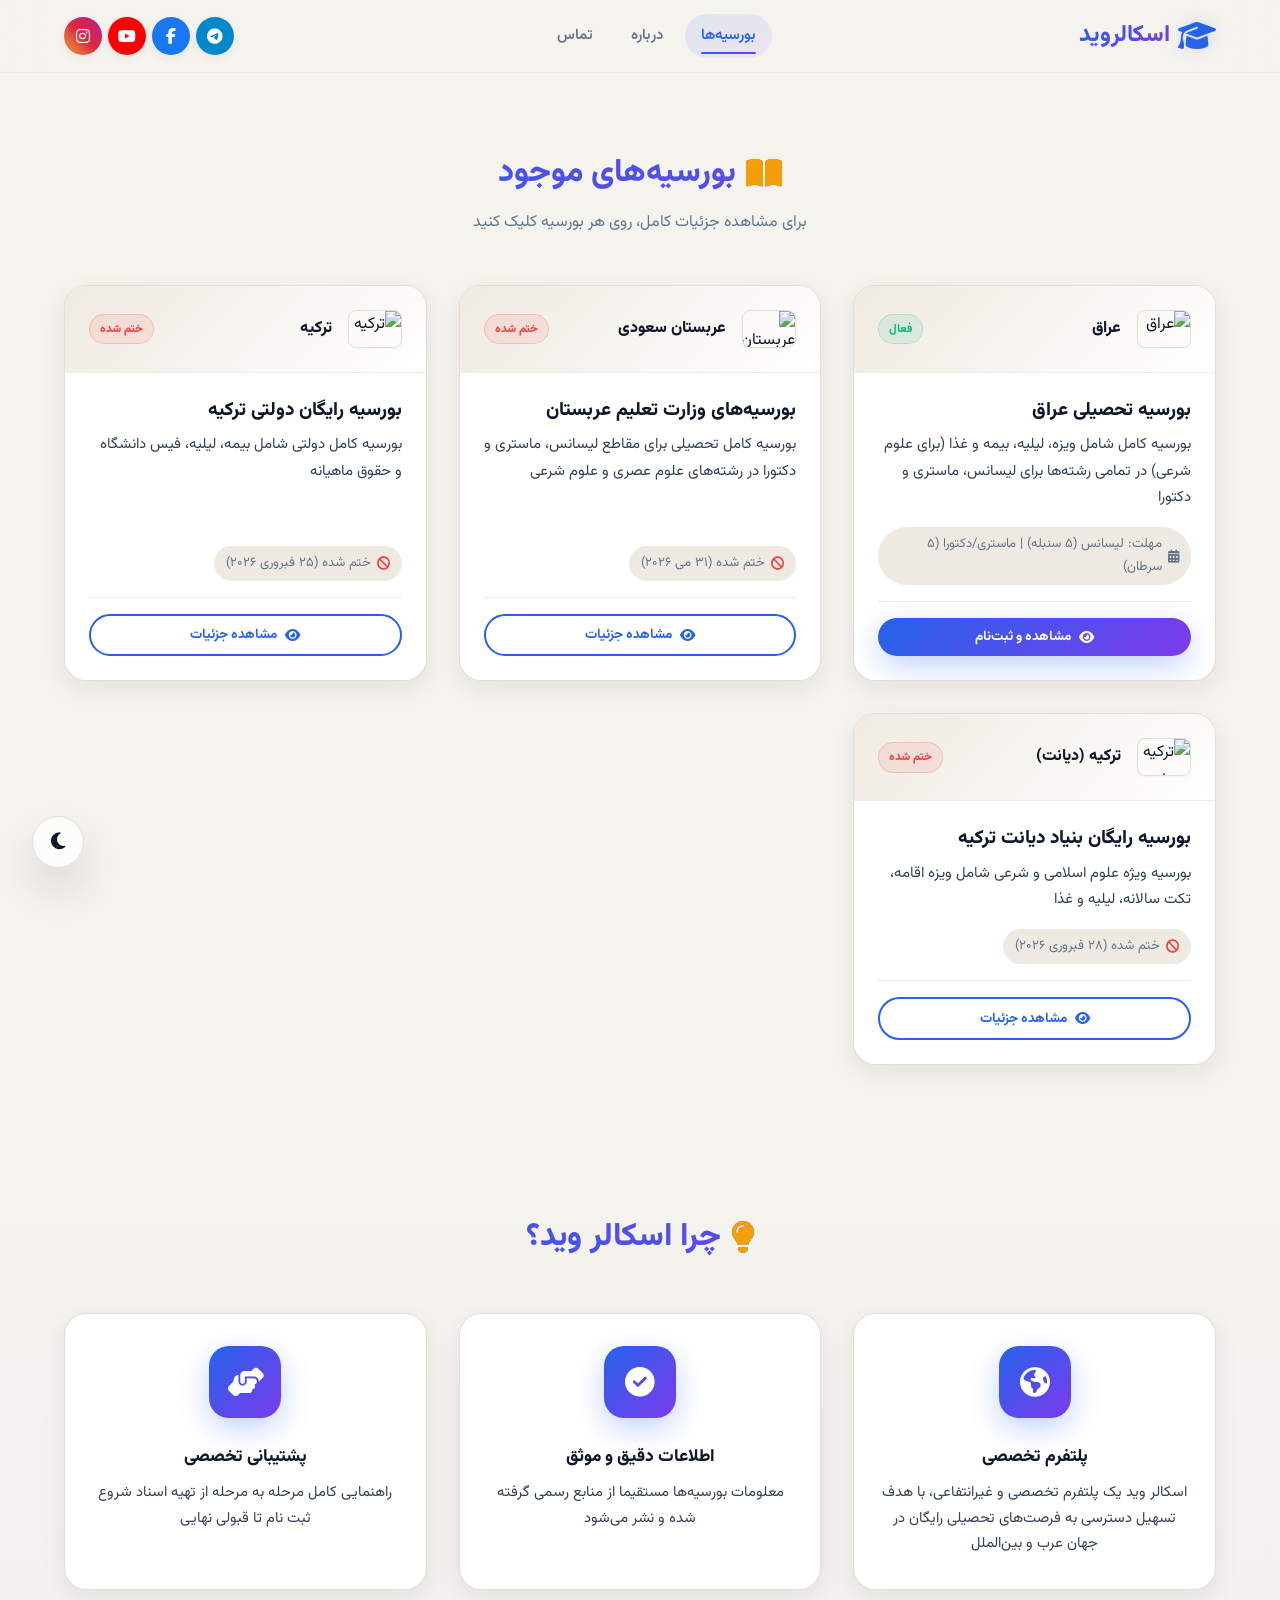
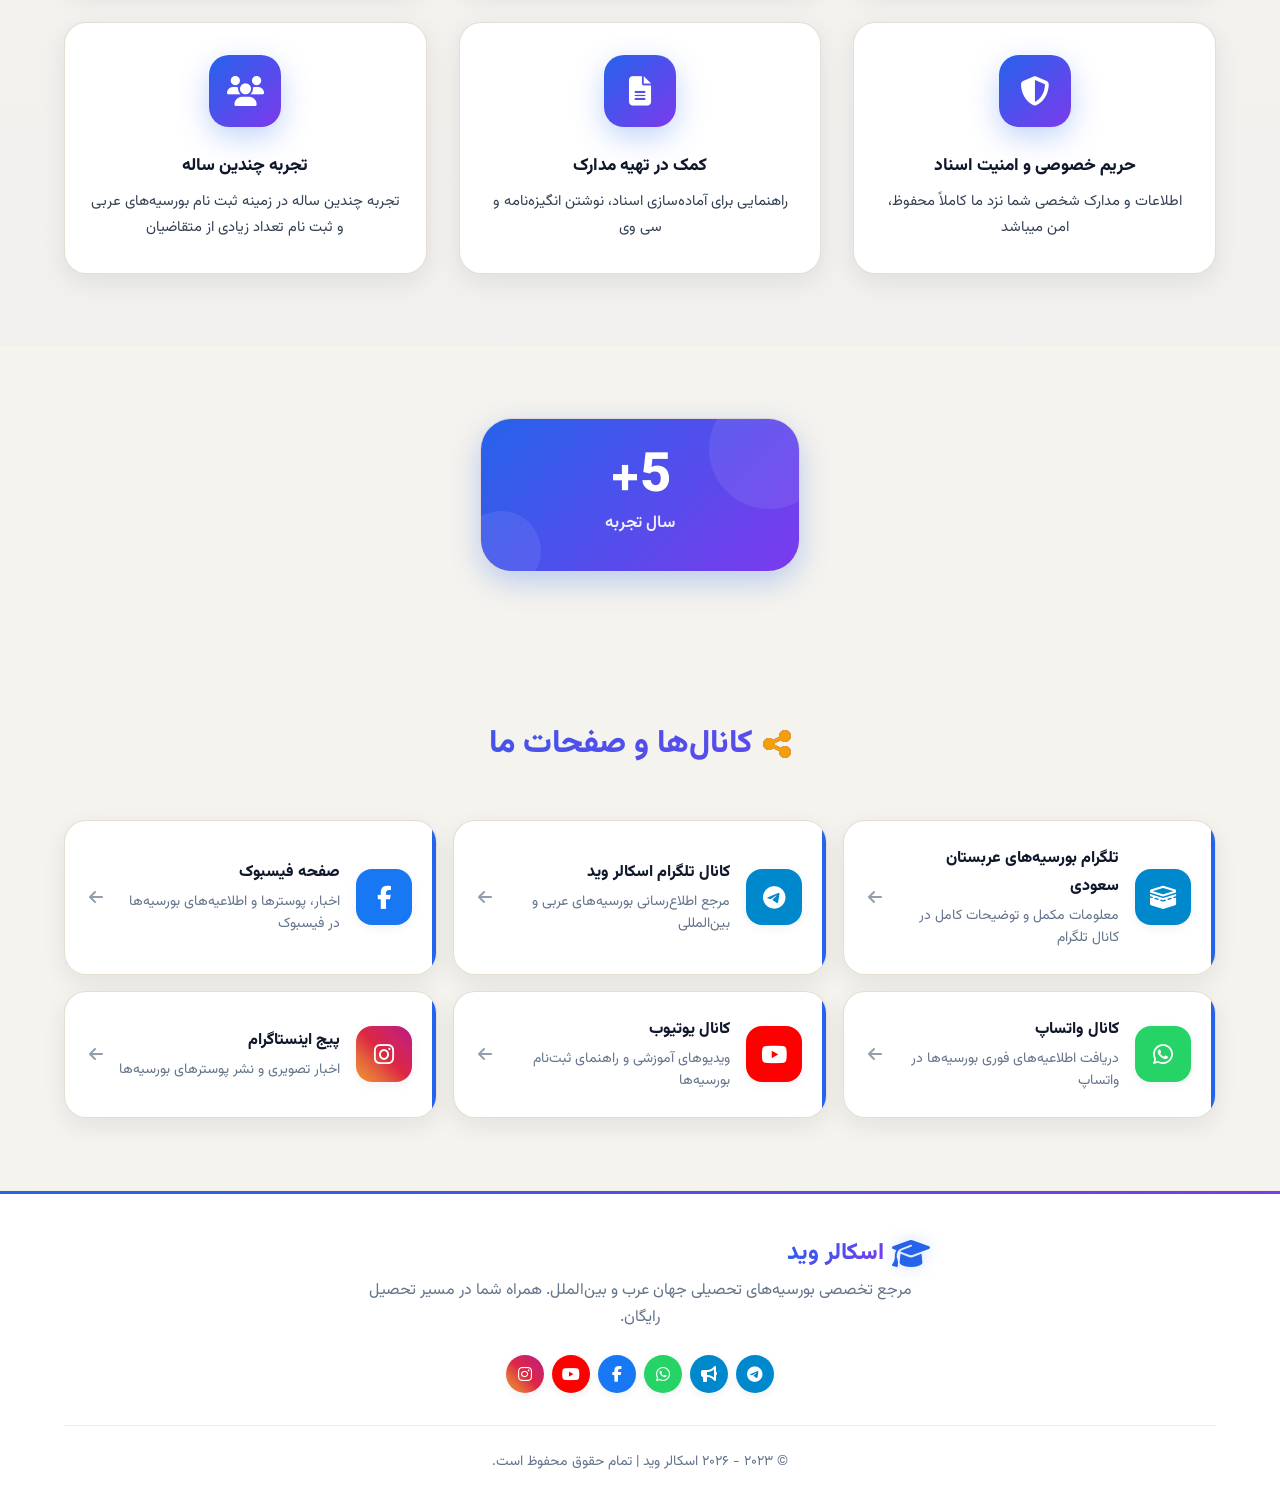
==== index.html @ 25aa0a5d "Update index.html" ====
<!DOCTYPE html>
<html lang="fa" dir="rtl">
<head>
    <meta charset="UTF-8">
    <meta name="viewport" content="width=device-width, initial-scale=1.0, viewport-fit=cover">
    <meta name="theme-color" content="#2563eb">
    <title>اسکالروید | مرکز بورسیه‌های عربی و بین‌المللی</title>
    <link href="https://fonts.googleapis.com/css2?family=Vazirmatn:wght@300;400;500;600;700;800&display=swap" rel="stylesheet">
    <link rel="stylesheet" href="https://cdnjs.cloudflare.com/ajax/libs/font-awesome/6.4.2/css/all.min.css">
    <link rel="stylesheet" href="assets/css/main.css">
    <link rel="icon" type="image/png" href="/favicon.png">
</head>
<body>

    <button id="themeToggle" class="theme-toggle" aria-label="تغییر تم">
        <i class="fas fa-moon"></i>
    </button>

    <header id="header">
        <div class="container header-inner">
            <a href="index.html" class="logo" aria-label="اسکالروید">
                <i class="fas fa-graduation-cap logo-icon"></i>
                <h1>اسکالروید</h1>
            </a>

            <nav class="nav-desktop">
                <a href="#scholarships" class="nav-link active">بورسیه‌ها</a>
                <a href="#features" class="nav-link">درباره</a>
                <a href="#contact" class="nav-link">تماس</a>
            </nav>

            <div class="header-actions">
                <div class="social-links-header">
                    <a href="https://t.me/ScholarVid" target="_blank" rel="noopener noreferrer" class="social-btn telegram"><i class="fab fa-telegram-plane"></i></a>
                    <a href="https://facebook.com/ScholarVid" target="_blank" rel="noopener noreferrer" class="social-btn facebook"><i class="fab fa-facebook-f"></i></a>
                    <a href="https://www.youtube.com/@ScholarVid" target="_blank" rel="noopener noreferrer" class="social-btn youtube"><i class="fab fa-youtube"></i></a>
                    <a href="https://www.instagram.com/scholarvid/" target="_blank" rel="noopener noreferrer" class="social-btn instagram"><i class="fab fa-instagram"></i></a>
                </div>

                <button class="mobile-menu-btn" aria-label="باز کردن منو">
                    <i class="fas fa-bars"></i>
                </button>
            </div>
        </div>

        <div class="mobile-menu">
            <a href="#scholarships" class="mobile-nav-link"><i class="fas fa-book"></i> بورسیه‌ها</a>
            <a href="#about" class="mobile-nav-link"><i class="fas fa-info-circle"></i> درباره ما</a>
            <a href="#contact" class="mobile-nav-link"><i class="fas fa-envelope"></i> تماس</a>
            <div class="mobile-social">
                <a href="https://t.me/Saudi_Scholarships" target="_blank" rel="noopener noreferrer"><i class="fab fa-telegram-plane"></i> کانال بورسیه‌های عربستان</a>
                <a href="https://t.me/ScholarVid" target="_blank" rel="noopener noreferrer"><i class="fas fa-bullhorn"></i> کانال اسکالروید</a>
                <a href="https://www.youtube.com/@ScholarVid" target="_blank" rel="noopener noreferrer"><i class="fab fa-youtube"></i> کانال یوتیوب</a>
                <a href="https://www.instagram.com/scholarvid/" target="_blank" rel="noopener noreferrer"><i class="fab fa-instagram"></i> صفحه اینستاگرام</a>
                <a href="https://www.facebook.com/scholarvid" target="_blank" rel="noopener noreferrer"><i class="fab fa-facebook"></i>صفحه فیسبوک</a>
                <a href="https://whatsapp.com/channel/0029Va9BO6IGehEGlabElf3H" target="_blank" rel="noopener noreferrer"><i class="fab fa-whatsapp"></i> کانال واتساپ</a>
            </div>
        </div>
    </header>

    <main>
        <section id="scholarships" class="scholarships">
            <div class="container">
                <div class="section-header">
                    <h2 class="section-title"><i class="fas fa-book-open"></i> بورسیه‌های موجود</h2>
                    <p class="section-subtitle">برای مشاهده جزئیات کامل، روی هر بورسیه کلیک کنید</p>
                </div>

                <div class="scholarships-grid">
                    <!-- کارت بورسیه عراق (فعال) -->
                    <article class="scholarship-card">
                        <div class="card-flag">
                            <img src="https://flagcdn.com/w320/iq.png" alt="عراق" class="country-flag-img">
                            <span class="country-name">عراق</span>
                            <span class="card-status active">فعال</span>
                        </div>
                        <div class="card-content">
                            <h3 class="card-title">بورسیه تحصیلی عراق</h3>
                            <p class="card-excerpt">بورسیه کامل شامل ویزه، لیلیه، بیمه و غذا (برای علوم شرعی) در تمامی رشته‌ها برای لیسانس، ماستری و دکتورا</p>
                            <div class="card-meta">
                                <span class="meta-item"><i class="fas fa-calendar-alt"></i> مهلت: لیسانس (۵ سنبله) | ماستری/دکتورا (۵ سرطان)</span>
                            </div>
                            <div class="card-actions">
                                <a href="iraq.html" class="btn btn-primary btn-sm"><i class="fas fa-eye"></i> مشاهده و ثبت‌نام</a>
                            </div>
                        </div>
                    </article>

                    <!-- بورسیه عربستان - ختم شده -->
                    <article class="scholarship-card">
                        <div class="card-flag">
                            <img src="https://flagcdn.com/w320/sa.png" alt="عربستان سعودی" class="country-flag-img">
                            <span class="country-name">عربستان سعودی</span>
                            <span class="card-status expired">ختم شده</span>
                        </div>
                        <div class="card-content">
                            <h3 class="card-title">بورسیه‌های وزارت تعلیم عربستان</h3>
                            <p class="card-excerpt">بورسیه کامل تحصیلی برای مقاطع لیسانس، ماستری و دکتورا در رشته‌های علوم عصری و علوم شرعی</p>
                            <div class="card-meta">
                                <span class="meta-item"><i class="fas fa-ban" style="color: var(--danger);"></i> ختم شده (۳۱ می ۲۰۲۶)</span>
                            </div>
                            <div class="card-actions">
                                <a href="saudi.html" class="btn btn-outline btn-sm"><i class="fas fa-eye"></i> مشاهده جزئیات</a>
                            </div>
                        </div>
                    </article>

                    <article class="scholarship-card">
                        <div class="card-flag">
                            <img src="https://flagcdn.com/w320/tr.png" alt="ترکیه" class="country-flag-img">
                            <span class="country-name">ترکیه</span>
                            <span class="card-status expired">ختم شده</span>
                        </div>
                        <div class="card-content">
                            <h3 class="card-title">بورسیه رایگان دولتی ترکیه</h3>
                            <p class="card-excerpt">بورسیه کامل دولتی شامل بیمه، لیلیه، فیس دانشگاه و حقوق ماهیانه</p>
                            <div class="card-meta">
                                <span class="meta-item"><i class="fas fa-ban" style="color: var(--danger);"></i> ختم شده (۲۵ فبروری ۲۰۲۶)</span>
                            </div>
                            <div class="card-actions">
                                <a href="turkey.html" class="btn btn-outline btn-sm"><i class="fas fa-eye"></i> مشاهده جزئیات</a>
                            </div>
                        </div>
                    </article>

                    <article class="scholarship-card">
                        <div class="card-flag">
                            <img src="https://flagcdn.com/w320/tr.png" alt="ترکیه - دیانت" class="country-flag-img">
                            <span class="country-name">ترکیه (دیانت)</span>
                            <span class="card-status expired">ختم شده</span>
                        </div>
                        <div class="card-content">
                            <h3 class="card-title">بورسیه رایگان بنیاد دیانت ترکیه</h3>
                            <p class="card-excerpt">بورسیه ویژه علوم اسلامی و شرعی شامل ویزه اقامه، تکت سالانه، لیلیه و غذا</p>
                            <div class="card-meta">
                                <span class="meta-item"><i class="fas fa-ban" style="color: var(--danger);"></i> ختم شده (۲۸ فبروری ۲۰۲۶)</span>
                            </div>
                            <div class="card-actions">
                                <a href="diyanet.html" class="btn btn-outline btn-sm"><i class="fas fa-eye"></i> مشاهده جزئیات</a>
                            </div>
                        </div>
                    </article>
                </div>
            </div>
        </section>

        <section class="features" id="features">
            <div class="container">
                <div class="section-header">
                    <h2 class="section-title"><i class="fas fa-lightbulb"></i> چرا اسکالر وید؟</h2>
                </div>
                <div class="features-grid">
                    <div class="feature-card"><div class="feature-icon"><i class="fas fa-globe-americas"></i></div><h3>پلتفرم تخصصی</h3><p>اسکالر وید یک پلتفرم تخصصی و غیرانتفاعی، با هدف تسهیل دسترسی به فرصت‌های تحصیلی رایگان در جهان عرب و بین‌الملل</p></div>
                    <div class="feature-card"><div class="feature-icon"><i class="fas fa-check-circle"></i></div><h3>اطلاعات دقیق و موثق</h3><p>معلومات بورسیه‌ها مستقیما از منابع رسمی گرفته شده و نشر می‌شود</p></div>
                    <div class="feature-card"><div class="feature-icon"><i class="fas fa-hands-helping"></i></div><h3>پشتیبانی تخصصی</h3><p>راهنمایی کامل مرحله به مرحله از تهیه اسناد شروع ثبت‌ نام تا قبولی نهایی</p></div>
                    <div class="feature-card"><div class="feature-icon"><i class="fas fa-shield-alt"></i></div><h3>حریم خصوصی و امنیت اسناد</h3><p>اطلاعات و مدارک شخصی شما نزد ما کاملاً محفوظ، امن میباشد</p></div>
                    <div class="feature-card"><div class="feature-icon"><i class="fas fa-file-alt"></i></div><h3>کمک در تهیه مدارک</h3><p>راهنمایی برای آماده‌سازی اسناد، نوشتن انگیزه‌نامه و سی وی</p></div>
                    <div class="feature-card"><div class="feature-icon"><i class="fas fa-users"></i></div><h3>تجربه چندین ساله</h3><p>تجربه چندین ساله در زمینه ثبت‌ نام بورسیه‌های عربی و ثبت‌ نام تعداد زیادی از متقاضیان</p></div>
                </div>
            </div>
        </section>

        <section id="about" class="about-new">
            <div class="container">
                <div class="about-stats-wrapper">
                    <div class="about-stats-card">
                        <div class="stat-item">
                            <span class="stat-number" data-count="5">0</span>
                            <span class="stat-label">سال تجربه</span>
                        </div>
                    </div>
                </div>
            </div>
        </section>

        <section id="contact" class="contact">
            <div class="container">
                <div class="section-header">
                    <h2 class="section-title"><i class="fas fa-share-alt"></i> کانال‌ها و صفحات ما</h2>
                </div>

                <div class="channels-grid">
                    <a href="https://t.me/Saudi_Scholarships" target="_blank" rel="noopener noreferrer" class="channel-card telegram">
                        <div class="channel-icon"><i class="fas fa-kaaba"></i></div>
                        <div class="channel-info"><h3>تلگرام بورسیه‌های عربستان سعودی</h3><p>معلومات مکمل و توضیحات کامل در کانال تلگرام</p></div>
                        <i class="fas fa-arrow-left channel-arrow"></i>
                    </a>

                    <a href="https://t.me/ScholarVid" target="_blank" rel="noopener noreferrer" class="channel-card telegram">
                        <div class="channel-icon"><i class="fab fa-telegram-plane"></i></div>
                        <div class="channel-info"><h3>کانال تلگرام اسکالر وید</h3><p>مرجع اطلاع‌رسانی بورسیه‌های عربی و بین‌المللی</p></div>
                        <i class="fas fa-arrow-left channel-arrow"></i>
                    </a>

                    <a href="https://facebook.com/scholarvid" target="_blank" rel="noopener noreferrer" class="channel-card facebook">
                        <div class="channel-icon"><i class="fab fa-facebook-f"></i></div>
                        <div class="channel-info"><h3>صفحه فیسبوک</h3><p>اخبار، پوسترها و اطلاعیه‌های بورسیه‌ها در فیسبوک</p></div>
                        <i class="fas fa-arrow-left channel-arrow"></i>
                    </a>

                    <a href="https://whatsapp.com/channel/0029Va9BO6IGehEGlabElf3H" target="_blank" rel="noopener noreferrer" class="channel-card whatsapp">
                        <div class="channel-icon"><i class="fab fa-whatsapp"></i></div>
                        <div class="channel-info"><h3>کانال واتساپ</h3><p>دریافت اطلاعیه‌های فوری بورسیه‌ها در واتساپ</p></div>
                        <i class="fas fa-arrow-left channel-arrow"></i>
                    </a>

                    <a href="https://www.youtube.com/@ScholarVid" target="_blank" rel="noopener noreferrer" class="channel-card youtube">
                        <div class="channel-icon"><i class="fab fa-youtube"></i></div>
                        <div class="channel-info"><h3>کانال یوتیوب</h3><p>ویدیوهای آموزشی و راهنمای ثبت‌نام بورسیه‌ها</p></div>
                        <i class="fas fa-arrow-left channel-arrow"></i>
                    </a>

                    <a href="https://www.instagram.com/scholarvid/" target="_blank" rel="noopener noreferrer" class="channel-card instagram">
                        <div class="channel-icon"><i class="fab fa-instagram"></i></div>
                        <div class="channel-info"><h3>پیج اینستاگرام</h3><p>اخبار تصویری و نشر پوسترهای بورسیه‌ها</p></div>
                        <i class="fas fa-arrow-left channel-arrow"></i>
                    </a>
                </div>
            </div>
        </section>
    </main>

    <footer class="footer">
        <div class="container">
            <div class="footer-brand">
                <a href="index.html" class="logo"><i class="fas fa-graduation-cap logo-icon"></i><h1>اسکالر وید</h1></a>
                <p>مرجع تخصصی بورسیه‌های تحصیلی جهان عرب و بین‌الملل. همراه شما در مسیر تحصیل رایگان.</p>
                <div class="footer-social">
                    <a href="https://t.me/Saudi_Scholarships" target="_blank" rel="noopener noreferrer" class="social-btn telegram"><i class="fab fa-telegram-plane"></i></a>
                    <a href="https://t.me/ScholarVid" target="_blank" rel="noopener noreferrer" class="social-btn telegram"><i class="fas fa-bullhorn"></i></a>
                    <a href="https://whatsapp.com/channel/0029Va9BO6IGehEGlabElf3H" target="_blank" rel="noopener noreferrer" class="social-btn whatsapp"><i class="fab fa-whatsapp"></i></a>
                    <a href="https://facebook.com/scholarvid" target="_blank" rel="noopener noreferrer" class="social-btn facebook"><i class="fab fa-facebook-f"></i></a>
                    <a href="https://www.youtube.com/@ScholarVid" target="_blank" rel="noopener noreferrer" class="social-btn youtube"><i class="fab fa-youtube"></i></a>
                    <a href="https://www.instagram.com/scholarvid/" target="_blank" rel="noopener noreferrer" class="social-btn instagram"><i class="fab fa-instagram"></i></a>
                </div>
            </div>
            <div class="footer-bottom">
                <p>© ۲۰۲۳ - ۲۰۲۶ اسکالر وید | تمام حقوق محفوظ است.</p>
            </div>
        </div>
    </footer>

    <button id="backToTop" class="back-to-top"><i class="fas fa-arrow-up"></i></button>

    <script src="assets/js/main.js"></script>
    <script>
        document.addEventListener('DOMContentLoaded', function() {
            const statNumber = document.querySelector('.stat-number');
            if (statNumber && !statNumber.dataset.animated) {
                const observer = new IntersectionObserver((entries) => {
                    entries.forEach(entry => {
                        if (entry.isIntersecting) {
                            const final = parseInt(statNumber.dataset.count);
                            let current = 0;
                            const inc = Math.ceil(final / 30);
                            const timer = setInterval(() => {
                                current += inc;
                                if (current >= final) {
                                    statNumber.textContent = final + '+';
                                    clearInterval(timer);
                                } else {
                                    statNumber.textContent = current + '+';
                                }
                            }, 50);
                            statNumber.dataset.animated = 'true';
                            observer.unobserve(statNumber);
                        }
                    });
                }, { threshold: 0.5 });
                observer.observe(statNumber);
            }
        });
    </script>
    <!-- Cloudflare Web Analytics --><script defer src='https://static.cloudflareinsights.com/beacon.min.js' data-cf-beacon='{"token": "ec8791b0331a48d79b4bbb233efd11d5"}'></script><!-- End Cloudflare Web Analytics -->
</body>
</html>
---- assets/css/main.css ----
/* ========================================
   اسکالر وید - نسخه نهایی بهبودیافته
   طراحی: مدرن | Glass | RTL Friendly | Responsive
   ======================================== */

:root {
    --primary: #2563eb;
    --primary-dark: #1d4ed8;
    --primary-light: #3b82f6;
    --primary-glow: rgba(37, 99, 235, 0.22);
    --secondary: #7c3aed;
    --accent: #f59e0b;
    --accent-2: #f97316;

    --bg-body: #f5f3ee;
    --bg-card: #ffffff;
    --bg-card-hover: #fbfaf8;
    --bg-header: rgba(245, 243, 238, 0.86);
    --bg-input: #ffffff;
    --bg-hover: #efeae1;
    --bg-glass: rgba(255, 255, 255, 0.72);

    --text-primary: #0f172a;
    --text-secondary: #334155;
    --text-muted: #64748b;

    --border: #e4ddd2;
    --border-light: #f1ece3;
    --border-card: rgba(228, 221, 210, 0.95);

    --success: #10b981;
    --warning: #f59e0b;
    --danger: #ef4444;
    --info: #3b82f6;

    --telegram: #0088cc;
    --whatsapp: #25d366;
    --youtube: #ff0000;
    --facebook: #1877f2;
    --instagram: linear-gradient(45deg, #f09433, #e6683c, #dc2743, #cc2366, #bc1888);

    --shadow-xs: 0 1px 2px rgba(15, 23, 42, 0.04);
    --shadow-sm: 0 3px 10px rgba(15, 23, 42, 0.06);
    --shadow: 0 8px 24px rgba(15, 23, 42, 0.08);
    --shadow-md: 0 14px 30px rgba(15, 23, 42, 0.10);
    --shadow-lg: 0 22px 42px rgba(15, 23, 42, 0.12);
    --shadow-xl: 0 30px 60px rgba(15, 23, 42, 0.16);
    --shadow-primary: 0 10px 30px rgba(37, 99, 235, 0.28);

    --gradient-primary: linear-gradient(135deg, #2563eb 0%, #7c3aed 100%);
    --gradient-soft: linear-gradient(135deg, rgba(37,99,235,0.10), rgba(124,58,237,0.08));
    --gradient-heading: linear-gradient(135deg, #2563eb, #7c3aed);
    --gradient-gold: linear-gradient(135deg, #f59e0b, #d97706);

    --transition: all 0.28s cubic-bezier(0.4, 0, 0.2, 1);
    --transition-slow: all 0.45s cubic-bezier(0.4, 0, 0.2, 1);
    --transition-bounce: all 0.42s cubic-bezier(0.34, 1.56, 0.64, 1);

    --radius-sm: 10px;
    --radius: 16px;
    --radius-lg: 22px;
    --radius-xl: 32px;
    --radius-full: 9999px;

    --font-family: 'Vazirmatn', system-ui, -apple-system, sans-serif;

    --spacing-xs: 0.25rem;
    --spacing-sm: 0.5rem;
    --spacing-md: 1rem;
    --spacing-lg: 1.5rem;
    --spacing-xl: 2rem;
    --spacing-2xl: 3rem;
    --spacing-3xl: 4.5rem;
}

[data-theme="dark"] {
    --bg-body: #08111f;
    --bg-card: #101827;
    --bg-card-hover: #172131;
    --bg-header: rgba(8, 17, 31, 0.9);
    --bg-input: #162033;
    --bg-hover: #1a2435;
    --bg-glass: rgba(16, 24, 39, 0.8);

    --text-primary: #f8fafc;
    --text-secondary: #cbd5e1;
    --text-muted: #94a3b8;

    --border: #1e293b;
    --border-light: #162132;
    --border-card: rgba(30, 41, 59, 0.92);

    --shadow: 0 8px 24px rgba(0, 0, 0, 0.35);
    --shadow-md: 0 14px 30px rgba(0, 0, 0, 0.42);
    --shadow-lg: 0 22px 42px rgba(0, 0, 0, 0.52);
    --shadow-xl: 0 30px 60px rgba(0, 0, 0, 0.62);
}

*, *::before, *::after { margin: 0; padding: 0; box-sizing: border-box; }

html {
    scroll-behavior: smooth;
    scroll-padding-top: 84px;
    font-size: 16px;
}

body {
    font-family: var(--font-family);
    background: var(--bg-body);
    color: var(--text-primary);
    line-height: 1.75;
    direction: rtl;
    overflow-x: hidden;
    transition: background 0.35s ease, color 0.35s ease;
}

::selection {
    background: rgba(37, 99, 235, 0.18);
    color: var(--text-primary);
}

::-webkit-scrollbar { width: 8px; }
::-webkit-scrollbar-track { background: var(--bg-body); }
::-webkit-scrollbar-thumb {
    background: linear-gradient(180deg, var(--primary), var(--secondary));
    border-radius: var(--radius-full);
    border: 2px solid var(--bg-body);
}
::-webkit-scrollbar-thumb:hover { background: var(--primary-dark); }

img { max-width: 100%; height: auto; display: block; }
a { color: inherit; text-decoration: none; transition: var(--transition); }
button { font-family: inherit; cursor: pointer; border: none; background: none; }
ul { list-style: none; }

.container {
    width: 100%;
    max-width: 1200px;
    margin: 0 auto;
    padding: 0 var(--spacing-lg);
}

#preloader {
    position: fixed;
    inset: 0;
    background: var(--bg-body);
    display: flex;
    align-items: center;
    justify-content: center;
    z-index: 9999;
    transition: opacity 0.45s ease, visibility 0.45s ease;
}
#preloader.hidden {
    opacity: 0;
    visibility: hidden;
    pointer-events: none;
}
.loader {
    text-align: center;
    animation: fadeIn 0.35s ease;
}
.loader-icon {
    font-size: 3.5rem;
    color: var(--primary);
    margin-bottom: var(--spacing-md);
    animation: floatPulse 1.8s ease-in-out infinite;
    filter: drop-shadow(0 0 18px rgba(37, 99, 235, 0.28));
}
.loader p {
    color: var(--text-muted);
    font-size: 0.95rem;
}

@keyframes floatPulse {
    0%, 100% { transform: translateY(0) scale(1); }
    50% { transform: translateY(-10px) scale(1.05); }
}
@keyframes fadeIn {
    from { opacity: 0; transform: scale(0.96); }
    to { opacity: 1; transform: scale(1); }
}

.theme-toggle {
    position: fixed;
    bottom: var(--spacing-xl);
    left: var(--spacing-xl);
    width: 52px;
    height: 52px;
    border-radius: var(--radius-full);
    background: var(--bg-glass);
    backdrop-filter: blur(14px);
    -webkit-backdrop-filter: blur(14px);
    color: var(--text-primary);
    display: flex;
    align-items: center;
    justify-content: center;
    font-size: 1.2rem;
    box-shadow: var(--shadow-lg);
    border: 1px solid var(--border);
    z-index: 1000;
    transition: var(--transition-bounce);
}
.theme-toggle:hover {
    transform: scale(1.12) rotate(12deg);
    background: var(--gradient-primary);
    color: #fff;
    border-color: transparent;
    box-shadow: var(--shadow-primary);
}

#header {
    position: sticky;
    top: 0;
    background: var(--bg-header);
    backdrop-filter: blur(24px) saturate(180%);
    -webkit-backdrop-filter: blur(24px) saturate(180%);
    border-bottom: 1px solid var(--border-light);
    z-index: 100;
}
#header.scrolled {
    box-shadow: 0 6px 28px rgba(0, 0, 0, 0.08);
    border-bottom-color: var(--border);
}

.header-inner {
    min-height: 72px;
    padding: var(--spacing-sm) var(--spacing-lg);
    display: flex;
    align-items: center;
    justify-content: space-between;
    gap: var(--spacing-md);
}

.logo {
    display: flex;
    align-items: center;
    gap: var(--spacing-sm);
}
.logo-icon {
    font-size: 1.9rem;
    color: var(--primary);
    filter: drop-shadow(0 0 8px rgba(37, 99, 235, 0.22));
    transition: var(--transition-bounce);
}
.logo:hover .logo-icon { transform: rotate(-8deg) scale(1.08); }
.logo h1 {
    font-size: 1.45rem;
    font-weight: 800;
    background: var(--gradient-primary);
    -webkit-background-clip: text;
    background-clip: text;
    color: transparent;
    line-height: 1.2;
}

.nav-desktop {
    display: flex;
    gap: 6px;
    align-items: center;
}
.nav-link {
    padding: 0.55rem 1rem;
    border-radius: var(--radius-full);
    font-weight: 600;
    color: var(--text-muted);
    font-size: 0.93rem;
    position: relative;
}
.nav-link::after {
    content: '';
    position: absolute;
    left: 50%;
    right: 50%;
    bottom: 4px;
    height: 2px;
    background: var(--gradient-primary);
    transition: var(--transition);
    border-radius: 2px;
}
.nav-link:hover,
.nav-link.active {
    color: var(--primary);
    background: var(--gradient-soft);
}
.nav-link:hover::after,
.nav-link.active::after {
    left: 18%;
    right: 18%;
}

.header-actions {
    display: flex;
    align-items: center;
    gap: var(--spacing-md);
}
.social-links-header {
    display: flex;
    gap: 6px;
}

.social-btn {
    width: 38px;
    height: 38px;
    border-radius: var(--radius-full);
    display: flex;
    align-items: center;
    justify-content: center;
    color: #fff;
    box-shadow: var(--shadow-sm);
    transition: var(--transition-bounce);
}
.social-btn:hover {
    transform: translateY(-4px) scale(1.08);
    box-shadow: var(--shadow-md);
}
.social-btn.telegram { background: var(--telegram); }
.social-btn.whatsapp { background: var(--whatsapp); }
.social-btn.youtube { background: var(--youtube); }
.social-btn.facebook { background: var(--facebook); }
.social-btn.instagram { background: linear-gradient(45deg, #f09433, #e6683c, #dc2743, #cc2366, #bc1888); }

.mobile-menu-btn {
    display: none;
    width: 42px;
    height: 42px;
    align-items: center;
    justify-content: center;
    border-radius: var(--radius);
    color: var(--text-primary);
    font-size: 1.35rem;
}
.mobile-menu-btn:hover { background: var(--bg-hover); color: var(--primary); }

.mobile-menu {
    display: none;
    position: absolute;
    top: 100%;
    left: 0;
    right: 0;
    background: var(--bg-glass);
    backdrop-filter: blur(20px);
    -webkit-backdrop-filter: blur(20px);
    border-bottom: 1px solid var(--border);
    padding: var(--spacing-md);
    box-shadow: var(--shadow-lg);
    animation: slideDown 0.28s ease;
    flex-direction: column;
    gap: 4px;
}
.mobile-menu.active { display: flex; }

@keyframes slideDown {
    from { opacity: 0; transform: translateY(-10px); }
    to { opacity: 1; transform: translateY(0); }
}

.mobile-nav-link,
.mobile-social a {
    display: flex;
    align-items: center;
    gap: var(--spacing-sm);
    padding: 0.7rem var(--spacing-md);
    border-radius: var(--radius);
    color: var(--text-secondary);
    font-weight: 600;
}
.mobile-nav-link:hover,
.mobile-social a:hover {
    background: var(--gradient-soft);
    color: var(--primary);
}

.mobile-social {
    display: flex;
    flex-direction: column;
    gap: 4px;
    margin-top: var(--spacing-sm);
    padding-top: var(--spacing-md);
    border-top: 1px solid var(--border);
}

.btn {
    display: inline-flex;
    align-items: center;
    justify-content: center;
    gap: 8px;
    border-radius: var(--radius-full);
    font-weight: 700;
    transition: var(--transition-bounce);
    position: relative;
    overflow: hidden;
    text-align: center;
}
.btn::before {
    content: '';
    position: absolute;
    inset: 0;
    background: rgba(255,255,255,0.12);
    opacity: 0;
    transition: var(--transition);
}
.btn:hover::before { opacity: 1; }

.btn-primary {
    background: var(--gradient-primary);
    color: #fff;
    box-shadow: var(--shadow-primary);
}
.btn-primary:hover { transform: translateY(-2px); }

.btn-outline {
    background: transparent;
    border: 2px solid var(--primary);
    color: var(--primary);
}
.btn-outline:hover {
    background: var(--primary);
    color: #fff;
}

.btn-sm { padding: 0.45rem 1rem; font-size: 0.85rem; }
.btn-lg { padding: 0.9rem 2.1rem; font-size: 1rem; }

.section-header {
    text-align: center;
    margin-bottom: var(--spacing-2xl);
}
.section-title {
    display: flex;
    align-items: center;
    justify-content: center;
    gap: 10px;
    font-size: 2rem;
    font-weight: 800;
    background: var(--gradient-heading);
    -webkit-background-clip: text;
    background-clip: text;
    color: transparent;
}
.section-title i { color: var(--accent); }
.section-subtitle {
    margin-top: var(--spacing-sm);
    color: var(--text-muted);
}

.scholarships,
.scholarship-detail,
.features,
.about-new,
.contact {
    padding: var(--spacing-3xl) 0;
}

.scholarships-grid {
    display: grid;
    grid-template-columns: repeat(auto-fit, minmax(300px, 1fr));
    gap: var(--spacing-xl);
}

.scholarship-card,
.feature-card,
.channel-card,
.info-card,
.about-stats-card {
    background: var(--bg-card);
    border: 1px solid var(--border-card);
    box-shadow: var(--shadow);
}

.scholarship-card {
    border-radius: var(--radius-lg);
    overflow: hidden;
    transition: var(--transition-slow);
    position: relative;
    display: flex;
    flex-direction: column;
}
.scholarship-card::before {
    content: '';
    position: absolute;
    top: 0;
    left: 0;
    right: 0;
    height: 4px;
    background: var(--gradient-primary);
    transform: scaleX(0);
    transform-origin: right;
    transition: var(--transition);
}
.scholarship-card:hover::before {
    transform: scaleX(1);
    transform-origin: left;
}
.scholarship-card:hover {
    transform: translateY(-8px);
    box-shadow: var(--shadow-xl);
    border-color: transparent;
}

.card-flag {
    display: flex;
    align-items: center;
    gap: var(--spacing-md);
    padding: var(--spacing-lg);
    background: linear-gradient(135deg, var(--bg-hover), var(--bg-card));
    border-bottom: 1px solid var(--border-light);
}
.country-flag-img {
    width: 54px;
    height: 38px;
    object-fit: cover;
    border-radius: 8px;
    border: 1px solid var(--border);
    box-shadow: var(--shadow-xs);
}
.country-name {
    font-weight: 800;
    font-size: 1rem;
}
.card-status {
    margin-right: auto;
    padding: 4px 10px;
    border-radius: var(--radius-full);
    font-size: 0.72rem;
    font-weight: 800;
}
.card-status.active {
    color: var(--success);
    background: rgba(16,185,129,0.1);
    border: 1px solid rgba(16,185,129,0.2);
}
.card-status.expired {
    color: var(--danger);
    background: rgba(239,68,68,0.1);
    border: 1px solid rgba(239,68,68,0.2);
}

.card-content {
    padding: var(--spacing-lg);
    display: flex;
    flex-direction: column;
    flex: 1;
}
.card-title {
    font-size: 1.18rem;
    font-weight: 800;
    line-height: 1.45;
    margin-bottom: var(--spacing-sm);
}
.card-excerpt {
    color: var(--text-secondary);
    font-size: 0.94rem;
    line-height: 1.75;
    margin-bottom: var(--spacing-md);
    flex: 1;
}
.card-meta {
    margin-bottom: var(--spacing-md);
}
.meta-item {
    display: inline-flex;
    align-items: center;
    gap: 6px;
    padding: 6px 12px;
    border-radius: var(--radius-full);
    background: var(--bg-hover);
    color: var(--text-muted);
    font-size: 0.82rem;
}

.card-actions {
    margin-top: auto;
    padding-top: var(--spacing-md);
    border-top: 1px solid var(--border-light);
    display: flex;
    gap: var(--spacing-sm);
}
.card-actions .btn { width: 100%; }

.features {
    background: linear-gradient(180deg, transparent 0%, rgba(37,99,235,0.02) 100%);
}
.features-grid {
    display: grid;
    grid-template-columns: repeat(auto-fit, minmax(250px, 1fr));
    gap: var(--spacing-lg);
}
.feature-card {
    text-align: center;
    padding: var(--spacing-xl) var(--spacing-lg);
    border-radius: var(--radius-lg);
    transition: var(--transition-slow);
    position: relative;
    overflow: hidden;
}
.feature-card::after {
    content: '';
    position: absolute;
    inset: 0;
    background: var(--gradient-soft);
    opacity: 0;
    transition: var(--transition);
}
.feature-card:hover {
    transform: translateY(-6px);
    box-shadow: var(--shadow-lg);
}
.feature-card:hover::after { opacity: 1; }

.feature-icon {
    width: 72px;
    height: 72px;
    margin: 0 auto var(--spacing-lg);
    border-radius: 20px;
    background: var(--gradient-primary);
    color: #fff;
    display: flex;
    align-items: center;
    justify-content: center;
    font-size: 1.85rem;
    box-shadow: var(--shadow-primary);
    position: relative;
    z-index: 1;
}
.feature-card h3,
.channel-info h3 {
    position: relative;
    z-index: 1;
}
.feature-card h3 {
    font-size: 1.08rem;
    font-weight: 800;
    margin-bottom: var(--spacing-sm);
}
.feature-card p {
    font-size: 0.92rem;
    color: var(--text-secondary);
    line-height: 1.75;
    position: relative;
    z-index: 1;
}

.about-stats-wrapper {
    display: flex;
    justify-content: center;
}
.about-stats-card {
    width: 100%;
    max-width: 320px;
    padding: var(--spacing-xl) var(--spacing-2xl);
    border-radius: var(--radius-xl);
    background: var(--gradient-primary);
    color: #fff;
    box-shadow: var(--shadow-primary);
    position: relative;
    overflow: hidden;
}
.about-stats-card::before,
.about-stats-card::after {
    content: '';
    position: absolute;
    border-radius: 50%;
    background: rgba(255,255,255,0.08);
}
.about-stats-card::before {
    width: 120px;
    height: 120px;
    top: -30px;
    right: -30px;
}
.about-stats-card::after {
    width: 80px;
    height: 80px;
    bottom: -20px;
    left: -20px;
}
.stat-item {
    position: relative;
    z-index: 1;
    text-align: center;
}
.stat-number {
    display: block;
    font-size: 3.4rem;
    font-weight: 800;
    line-height: 1;
    margin-bottom: var(--spacing-xs);
}
.stat-label {
    font-size: 1.05rem;
    font-weight: 600;
    opacity: 0.92;
}

.detail-header {
    text-align: center;
    padding: var(--spacing-xl);
    background: var(--gradient-soft);
    border: 1px solid rgba(37,99,235,0.14);
    border-radius: var(--radius-xl);
    margin-bottom: var(--spacing-2xl);
}
.detail-header .country-flag-img {
    width: 84px;
    height: 58px;
    margin: 0 auto var(--spacing-md);
    border-radius: 10px;
    box-shadow: var(--shadow-md);
}
.detail-header h2 {
    font-size: 1.9rem;
    font-weight: 800;
    margin-bottom: var(--spacing-sm);
    background: var(--gradient-heading);
    -webkit-background-clip: text;
    background-clip: text;
    color: transparent;
}

.deadline-badge {
    display: inline-flex;
    align-items: center;
    gap: 8px;
    padding: 7px 18px;
    border-radius: var(--radius-full);
    color: #fff;
    background: var(--gradient-gold);
    box-shadow: 0 6px 16px rgba(245,158,11,0.28);
    font-size: 0.86rem;
    font-weight: 800;
}

.detail-info-grid,
.info-grid {
    display: grid;
    grid-template-columns: repeat(auto-fit, minmax(280px, 1fr));
    gap: var(--spacing-lg);
    margin-bottom: var(--spacing-xl);
}

.info-item {
    display: flex;
    align-items: flex-start;
    gap: 12px;
    padding: var(--spacing-lg);
    background: var(--bg-card);
    border-radius: var(--radius-lg);
    border: 1px solid var(--border-card);
    box-shadow: var(--shadow-sm);
    transition: var(--transition);
}
.info-item:hover {
    transform: translateY(-3px);
    box-shadow: var(--shadow-md);
}
.info-item i {
    color: var(--primary);
    margin-top: 3px;
    font-size: 1.1rem;
}
.info-item span {
    color: var(--text-secondary);
    line-height: 1.85;
}

.detail-section {
    margin-bottom: var(--spacing-xl);
    padding: var(--spacing-xl);
    background: var(--bg-card);
    border-radius: var(--radius-lg);
    border: 1px solid var(--border-card);
    box-shadow: var(--shadow);
}
.detail-section h3 {
    display: flex;
    align-items: center;
    gap: 10px;
    margin-bottom: var(--spacing-lg);
    font-size: 1.2rem;
    font-weight: 800;
}
.detail-section h3 i { color: var(--primary); }

.benefits-list,
.requirements-list {
    display: flex;
    flex-direction: column;
    gap: 10px;
}
.benefits-list li,
.requirements-list li {
    display: flex;
    align-items: flex-start;
    gap: 10px;
    color: var(--text-secondary);
    line-height: 1.75;
    padding: 8px 0;
    border-bottom: 1px dashed var(--border-light);
}
.benefits-list li:last-child,
.requirements-list li:last-child {
    border-bottom: none;
}
.benefits-list i {
    color: var(--success);
    margin-top: 3px;
}
.requirements-list i {
    color: var(--primary);
    margin-top: 3px;
}

.apply-box {
    text-align: center;
    padding: var(--spacing-2xl);
    background: var(--gradient-soft);
    border-radius: var(--radius-xl);
    border: 2px dashed rgba(37,99,235,0.24);
    box-shadow: var(--shadow-sm);
}
.apply-box p {
    margin-top: var(--spacing-md);
    color: var(--text-secondary);
}

.channels-grid {
    display: grid;
    grid-template-columns: repeat(auto-fit, minmax(290px, 1fr));
    gap: var(--spacing-md);
}
.channel-card {
    display: flex;
    align-items: center;
    gap: var(--spacing-md);
    padding: var(--spacing-lg);
    border-radius: var(--radius-lg);
    background: var(--bg-card);
    border: 1px solid var(--border-card);
    transition: var(--transition);
    position: relative;
    overflow: hidden;
}
.channel-card::before {
    content: '';
    position: absolute;
    top: 0;
    right: 0;
    width: 4px;
    height: 100%;
    background: var(--primary);
}
.channel-card:hover {
    transform: translateY(-4px);
    box-shadow: var(--shadow-lg);
    background: var(--bg-card-hover);
}
.channel-icon {
    width: 56px;
    height: 56px;
    border-radius: 16px;
    color: #fff;
    display: flex;
    align-items: center;
    justify-content: center;
    font-size: 1.45rem;
    box-shadow: var(--shadow-sm);
    flex-shrink: 0;
}
.channel-card.telegram .channel-icon { background: var(--telegram); }
.channel-card.whatsapp .channel-icon { background: var(--whatsapp); }
.channel-card.youtube .channel-icon { background: var(--youtube); }
.channel-card.facebook .channel-icon { background: var(--facebook); }
.channel-card.instagram .channel-icon { background: linear-gradient(45deg, #f09433, #e6683c, #dc2743, #cc2366, #bc1888); }

.channel-info { flex: 1; }
.channel-info h3 {
    font-size: 1rem;
    font-weight: 800;
    margin-bottom: 4px;
}
.channel-info p {
    font-size: 0.88rem;
    color: var(--text-muted);
    line-height: 1.6;
}
.channel-arrow {
    color: var(--text-muted);
    opacity: 0.7;
    transition: var(--transition);
}
.channel-card:hover .channel-arrow {
    transform: translateX(-4px);
    color: var(--primary);
    opacity: 1;
}

.poster-container {
    margin: var(--spacing-xl) 0;
    border-radius: var(--radius-lg);
    overflow: hidden;
    border: 1px solid var(--border);
    box-shadow: var(--shadow-lg);
}
.poster-image {
    width: 100%;
    transition: transform 0.4s ease;
}
.poster-image:hover { transform: scale(1.015); }

.footer {
    background: var(--bg-card);
    border-top: 1px solid var(--border-light);
    padding-top: var(--spacing-2xl);
    position: relative;
}
.footer::before {
    content: '';
    position: absolute;
    top: 0;
    left: 0;
    right: 0;
    height: 3px;
    background: var(--gradient-primary);
}
.footer-brand {
    text-align: center;
    max-width: 580px;
    margin: 0 auto;
}
.footer-brand p {
    color: var(--text-muted);
    margin-top: var(--spacing-sm);
    line-height: 1.7;
}
.footer-social {
    display: flex;
    justify-content: center;
    gap: var(--spacing-sm);
    flex-wrap: wrap;
    margin-top: var(--spacing-lg);
}
.footer-bottom {
    margin-top: var(--spacing-xl);
    padding: var(--spacing-lg) 0;
    border-top: 1px solid var(--border-light);
    text-align: center;
    color: var(--text-muted);
    font-size: 0.88rem;
}

.back-to-top {
    position: fixed;
    right: var(--spacing-xl);
    bottom: var(--spacing-xl);
    width: 48px;
    height: 48px;
    border-radius: var(--radius-full);
    background: var(--gradient-primary);
    color: #fff;
    display: flex;
    align-items: center;
    justify-content: center;
    box-shadow: var(--shadow-primary);
    opacity: 0;
    visibility: hidden;
    transition: var(--transition-bounce);
    z-index: 99;
}
.back-to-top.visible {
    opacity: 1;
    visibility: visible;
}
.back-to-top:hover {
    transform: translateY(-4px) scale(1.08);
}

@media (max-width: 1024px) {
    .nav-desktop { display: none; }
    .mobile-menu-btn { display: flex; }
    .scholarships-grid,
    .features-grid,
    .channels-grid,
    .detail-info-grid,
    .info-grid {
        grid-template-columns: 1fr;
    }
}

@media (max-width: 768px) {
    .container { padding: 0 var(--spacing-md); }
    .header-inner { padding: var(--spacing-sm) var(--spacing-md); }
    .social-links-header { display: none; }
    .section-title { font-size: 1.65rem; }
    .detail-header h2 { font-size: 1.45rem; }
    .scholarship-card:hover,
    .feature-card:hover,
    .channel-card:hover,
    .info-item:hover {
        transform: translateY(-3px);
    }
    .channel-card {
        flex-direction: column;
        text-align: center;
    }
    .channel-arrow { display: none; }
    .card-actions { flex-direction: column; }
}

@media (max-width: 480px) {
    .logo h1 { font-size: 1.15rem; }
    .theme-toggle {
        left: var(--spacing-md);
        bottom: var(--spacing-md);
        width: 48px;
        height: 48px;
    }
    .back-to-top {
        right: var(--spacing-md);
        bottom: var(--spacing-md);
    }
    .btn-lg { padding: 0.78rem 1.5rem; }
    .stat-number { font-size: 2.8rem; }
}

@media print {
    #header,
    .footer,
    .theme-toggle,
    .back-to-top,
    .mobile-menu-btn,
    #preloader {
        display: none !important;
    }
    .scholarship-card,
    .info-card,
    .channel-card {
        box-shadow: none;
        break-inside: avoid;
    }
}
/* ===== Scholarship Detail - Saudi / Turkey / Diyanet Shared ===== */
.scholarship-detail {
    padding: var(--spacing-3xl) 0;
}

.scholarship-detail .container {
    display: flex;
    flex-direction: column;
    gap: var(--spacing-xl);
}

.detail-header {
    text-align: center;
    padding: var(--spacing-2xl);
    background: var(--bg-card);
    border: 1px solid var(--border-card);
    border-radius: var(--radius-xl);
    box-shadow: var(--shadow);
    position: relative;
    overflow: hidden;
}

.detail-header::before {
    content: '';
    position: absolute;
    inset: 0;
    background: linear-gradient(135deg, rgba(37,99,235,0.08), rgba(124,58,237,0.05));
    pointer-events: none;
}

.detail-header > * {
    position: relative;
    z-index: 1;
}

.detail-header .country-flag-img {
    width: 84px;
    height: 58px;
    border-radius: 12px;
    object-fit: cover;
    margin: 0 auto var(--spacing-md);
    border: 1px solid var(--border);
    box-shadow: var(--shadow-md);
}

.detail-header h2 {
    font-size: clamp(1.5rem, 1.1rem + 1vw, 2.2rem);
    font-weight: 800;
    line-height: 1.35;
    margin-bottom: var(--spacing-sm);
    color: var(--text-primary);
}

.deadline-badge {
    display: inline-flex;
    align-items: center;
    gap: 8px;
    padding: 8px 18px;
    border-radius: var(--radius-full);
    background: var(--gradient-gold);
    color: #fff;
    font-size: 0.88rem;
    font-weight: 800;
    box-shadow: 0 10px 24px rgba(245, 158, 11, 0.25);
}

.poster-container {
    border-radius: var(--radius-xl);
    overflow: hidden;
    border: 1px solid var(--border-card);
    background: var(--bg-card);
    box-shadow: var(--shadow-lg);
    transition: var(--transition);
}

.poster-container:hover {
    transform: translateY(-4px);
    box-shadow: var(--shadow-xl);
}

.poster-image {
    width: 100%;
    display: block;
    transition: transform 0.45s ease;
}

.poster-container:hover .poster-image {
    transform: scale(1.015);
}

.detail-info-grid,
.info-grid {
    display: grid;
    grid-template-columns: repeat(auto-fit, minmax(280px, 1fr));
    gap: var(--spacing-lg);
}

.info-card {
    background: var(--bg-card);
    border: 1px solid var(--border-card);
    border-radius: var(--radius-lg);
    padding: var(--spacing-xl);
    box-shadow: var(--shadow);
    transition: var(--transition-slow);
    position: relative;
    overflow: hidden;
}

.info-card::before {
    content: '';
    position: absolute;
    top: 0;
    right: 0;
    left: 0;
    height: 4px;
    background: var(--gradient-primary);
    opacity: 0;
    transition: var(--transition);
}

.info-card:hover::before {
    opacity: 1;
}

.info-card:hover {
    transform: translateY(-5px);
    box-shadow: var(--shadow-xl);
    border-color: rgba(37, 99, 235, 0.18);
}

.info-card h3 {
    display: flex;
    align-items: center;
    gap: 10px;
    font-size: 1.15rem;
    font-weight: 800;
    margin-bottom: var(--spacing-md);
    color: var(--text-primary);
}

.info-card h3 i {
    color: var(--primary);
}

.info-card p {
    color: var(--text-secondary);
    line-height: 1.8;
    font-size: 0.95rem;
}

.info-card ul {
    display: flex;
    flex-direction: column;
    gap: 10px;
}

.info-card li {
    display: flex;
    align-items: flex-start;
    gap: 10px;
    padding: 8px 0;
    color: var(--text-secondary);
    line-height: 1.75;
    border-bottom: 1px dashed var(--border-light);
}

.info-card li:last-child {
    border-bottom: none;
    padding-bottom: 0;
}

.info-card li i {
    margin-top: 4px;
    color: var(--primary);
    flex-shrink: 0;
}

.apply-box {
    text-align: center;
    padding: var(--spacing-2xl);
    background: var(--bg-card);
    border: 1px solid var(--border-card);
    border-radius: var(--radius-xl);
    box-shadow: var(--shadow);
    position: relative;
    overflow: hidden;
}

.apply-box::before {
    content: '';
    position: absolute;
    inset: 0;
    background: linear-gradient(135deg, rgba(37,99,235,0.05), rgba(124,58,237,0.04));
    pointer-events: none;
}

.apply-box > * {
    position: relative;
    z-index: 1;
}

.apply-box .btn {
    width: min(100%, 420px);
    margin-inline: auto;
}

.apply-box p {
    margin-top: var(--spacing-md);
    color: var(--text-muted);
    font-size: 0.92rem;
}

/* Card style for benefit/requirement lists */
.detail-section {
    background: transparent;
    padding: 0;
    border: 0;
    box-shadow: none;
    margin-bottom: 0;
}

.detail-section > h3 {
    font-size: 1.15rem;
    font-weight: 800;
    margin-bottom: var(--spacing-md);
    display: flex;
    align-items: center;
    gap: 10px;
    color: var(--text-primary);
}

.benefits-list,
.requirements-list {
    display: grid;
    grid-template-columns: repeat(auto-fit, minmax(260px, 1fr));
    gap: var(--spacing-md);
}

.benefits-list li,
.requirements-list li {
    background: var(--bg-card);
    border: 1px solid var(--border-card);
    border-radius: var(--radius-lg);
    padding: 14px 16px;
    box-shadow: var(--shadow-sm);
    color: var(--text-secondary);
    line-height: 1.75;
    display: flex;
    align-items: flex-start;
    gap: 10px;
    transition: var(--transition);
}

.benefits-list li:hover,
.requirements-list li:hover {
    transform: translateY(-3px);
    box-shadow: var(--shadow-md);
    border-color: rgba(37, 99, 235, 0.18);
}

.benefits-list li i,
.requirements-list li i {
    margin-top: 4px;
    color: var(--primary);
    flex-shrink: 0;
}

.benefits-list li i.fa-check-circle {
    color: var(--success);
}

@media (max-width: 768px) {
    .detail-header {
        padding: var(--spacing-xl);
    }

    .benefits-list,
    .requirements-list {
        grid-template-columns: 1fr;
    }

    .apply-box {
        padding: var(--spacing-xl);
    }

    .detail-info-grid,
    .info-grid {
        grid-template-columns: 1fr;
    }
}
/* لپ‌تاپ و صفحه‌های بزرگتر */
@media (min-width: 1024px) {
    .features-grid {
        grid-template-columns: repeat(3, 1fr);  /* ۳ ستون مساوی */
        gap: var(--spacing-xl);  /* فاصله افقی/عمودی بیشتر */
    }
}
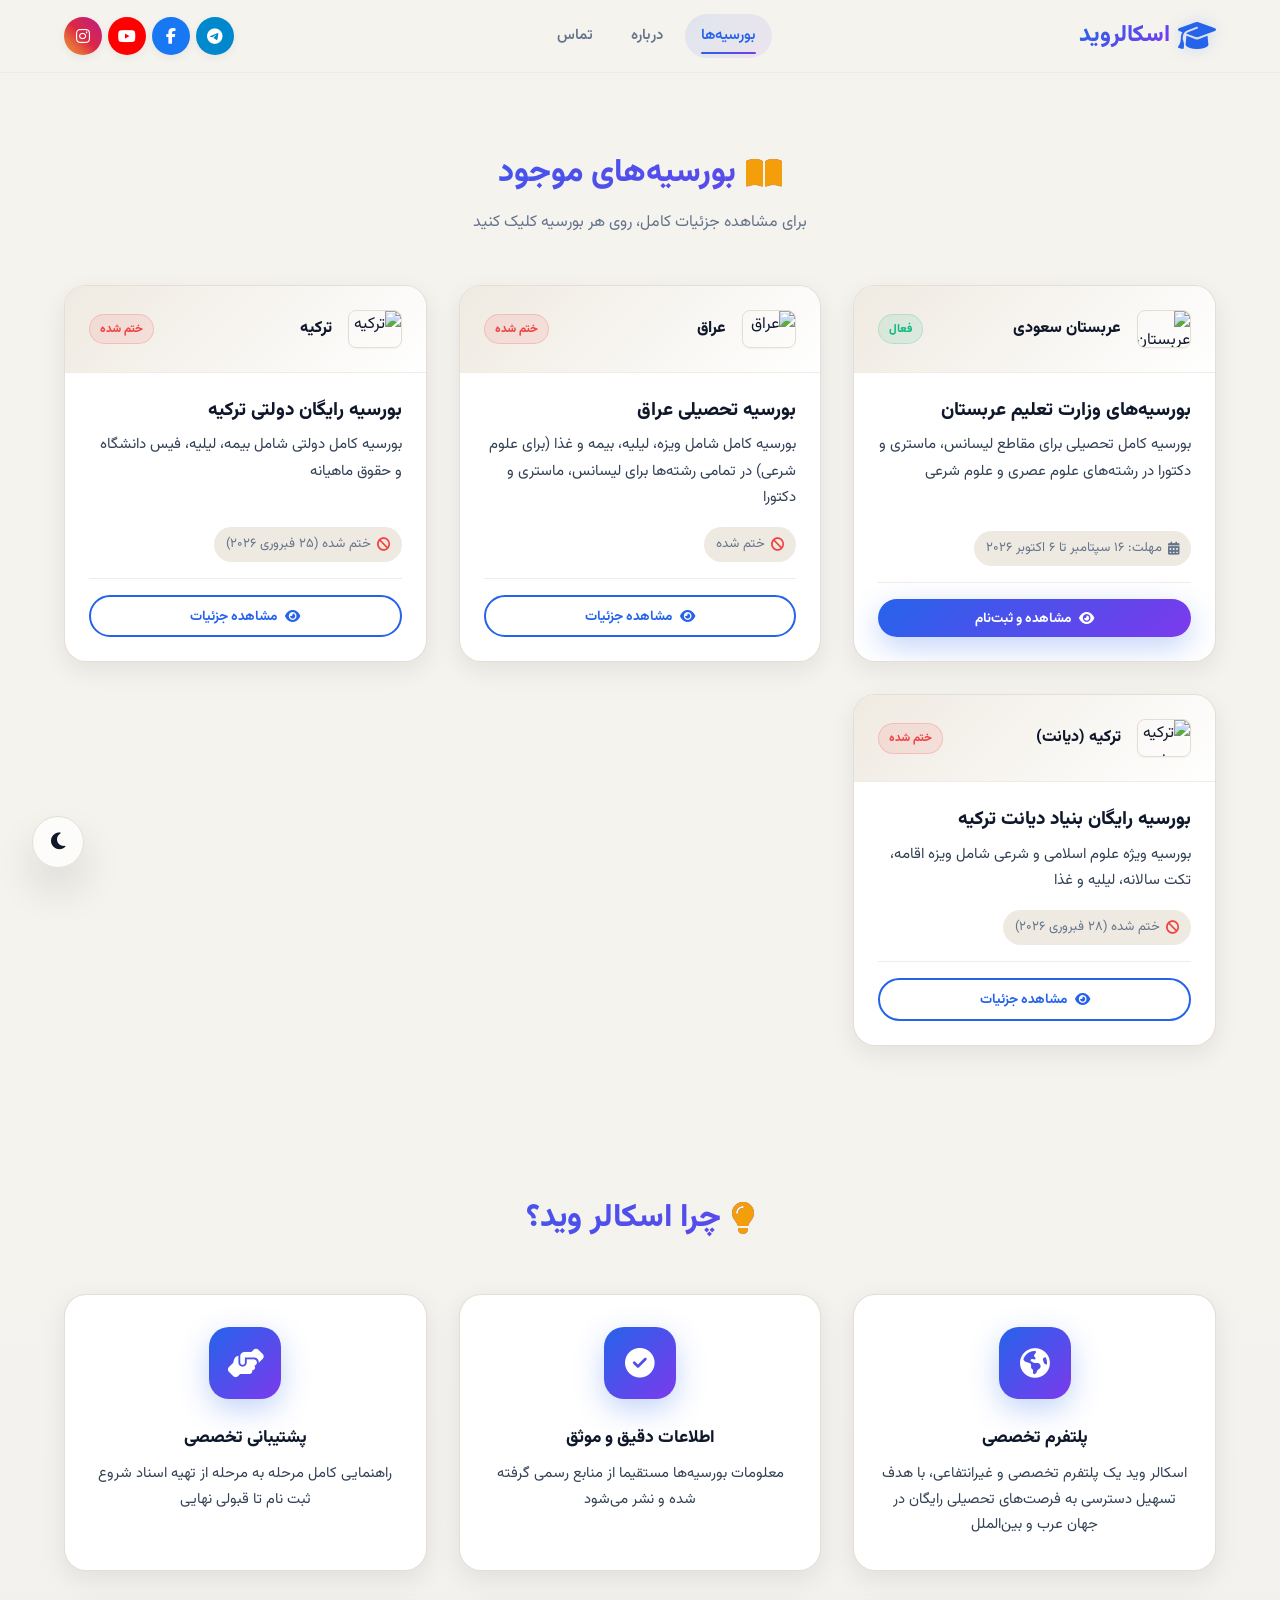
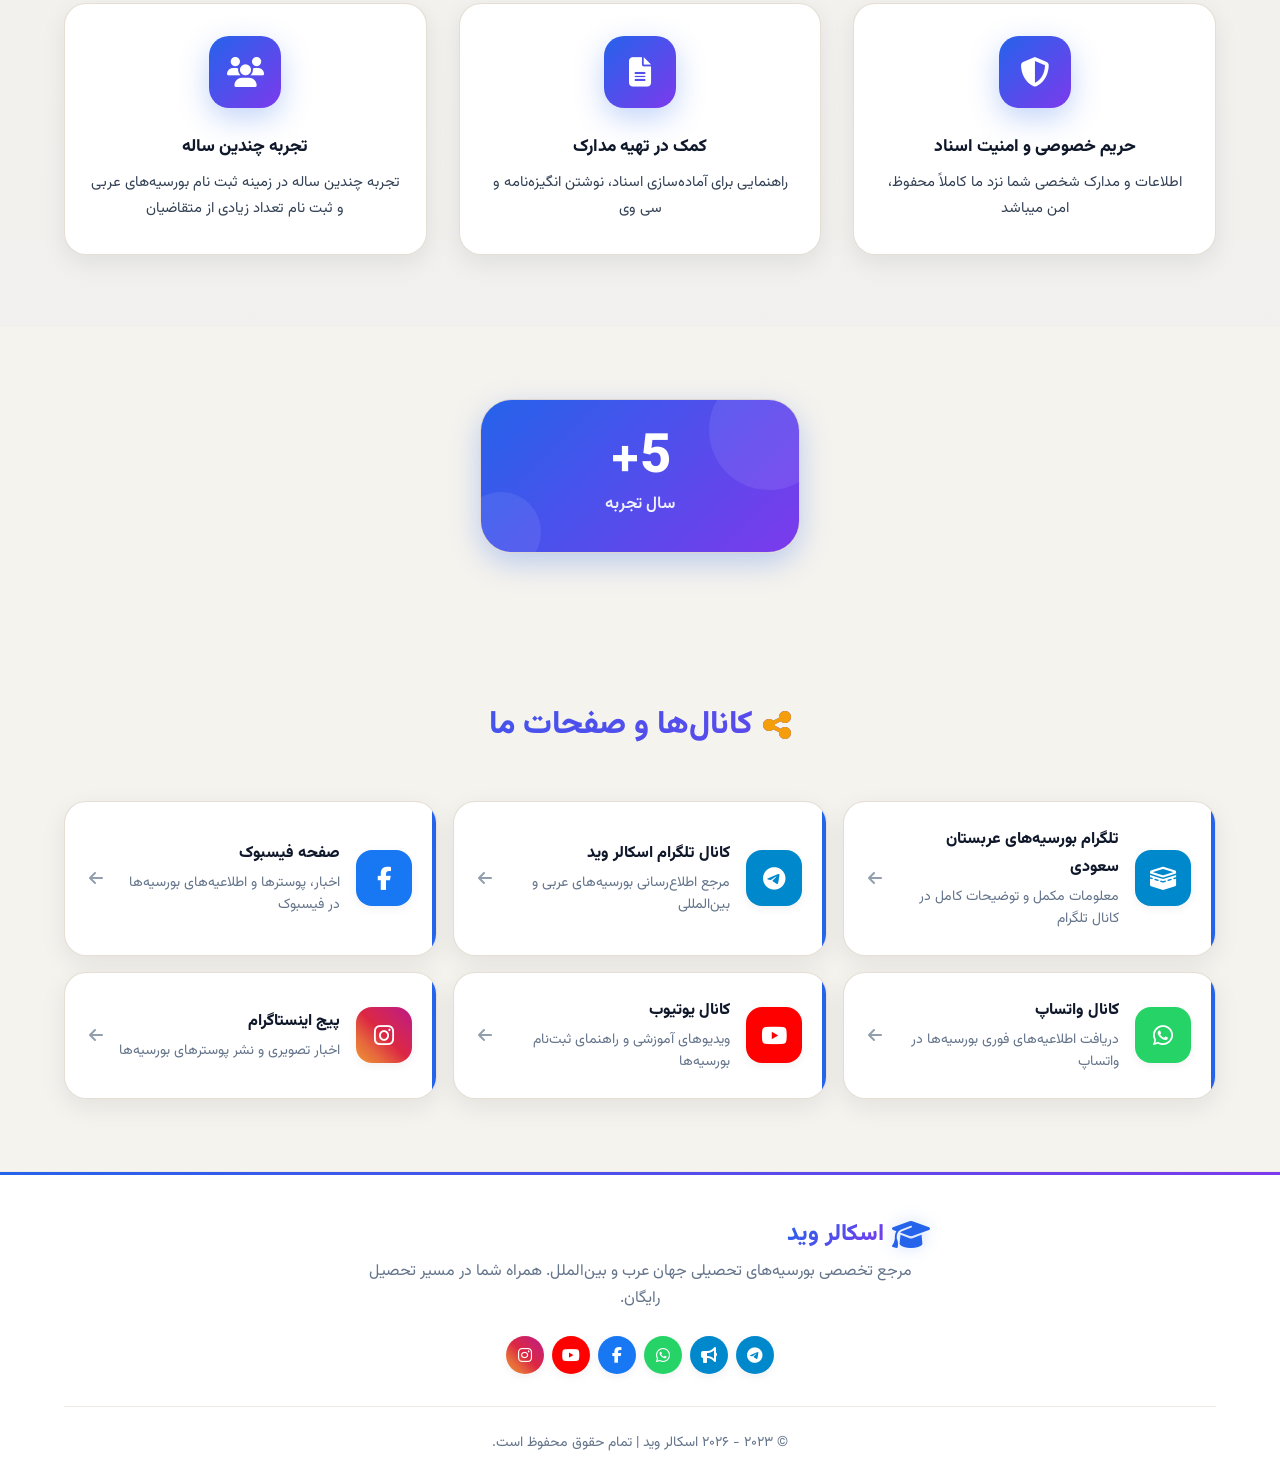
==== commit abe0610c: "Update index.html" ====
--- a/index.html
+++ b/index.html
@@ -31,8 +31,8 @@
 
             <div class="header-actions">
                 <div class="social-links-header">
-                    <a href="https://t.me/ScholarVid" target="_blank" rel="noopener noreferrer" class="social-btn telegram"><i class="fab fa-telegram-plane"></i></a>
-                    <a href="https://facebook.com/ScholarVid" target="_blank" rel="noopener noreferrer" class="social-btn facebook"><i class="fab fa-facebook-f"></i></a>
+                    <a ="https://t.me/ScholarVid" target="_blank" rel="noopener noreferrer" class="social-btn telegram"><i class="fab fa-telegram-plane"></i></a>
+                    <a ="https://facebook.com/ScholarVid" target="_blank" rel="noopener noreferrer" class="social-btn facebook"><i class="fab fa-facebook-f"></i></a>
                     <a href="https://www.youtube.com/@ScholarVid" target="_blank" rel="noopener noreferrer" class="social-btn youtube"><i class="fab fa-youtube"></i></a>
                     <a href="https://www.instagram.com/scholarvid/" target="_blank" rel="noopener noreferrer" class="social-btn instagram"><i class="fab fa-instagram"></i></a>
                 </div>
@@ -67,44 +67,45 @@
                 </div>
 
                 <div class="scholarships-grid">
-                    <!-- کارت بورسیه عراق (فعال) -->
+                    <!-- ======== بورسیه عربستان (اکنون فعال) ======== -->
+                    <article class="scholarship-card">
+                        <div class="card-flag">
+                            <img src="https://flagcdn.com/w320/sa.png" alt="عربستان سعودی" class="country-flag-img">
+                            <span class="country-name">عربستان سعودی</span>
+                            <span class="card-status active">فعال</span>  <!-- تغییر به active -->
+                        </div>
+                        <div class="card-content">
+                            <h3 class="card-title">بورسیه‌های وزارت تعلیم عربستان</h3>
+                            <p class="card-excerpt">بورسیه کامل تحصیلی برای مقاطع لیسانس، ماستری و دکتورا در رشته‌های علوم عصری و علوم شرعی</p>
+                            <div class="card-meta">
+                                <span class="meta-item"><i class="fas fa-calendar-alt"></i> مهلت: ۱۶ سپتامبر تا ۶ اکتوبر ۲۰۲۶</span>  <!-- تاریخ جدید -->
+                            </div>
+                            <div class="card-actions">
+                                <a href="saudi" class="btn btn-primary btn-sm"><i class="fas fa-eye"></i> مشاهده و ثبت‌نام</a>  <!-- دکمه فعال -->
+                            </div>
+                        </div>
+                    </article>
+
+                    <!-- ======== بورسیه عراق (اکنون ختم شده) ======== -->
                     <article class="scholarship-card">
                         <div class="card-flag">
                             <img src="https://flagcdn.com/w320/iq.png" alt="عراق" class="country-flag-img">
                             <span class="country-name">عراق</span>
-                            <span class="card-status active">فعال</span>
+                            <span class="card-status expired">ختم شده</span>  <!-- تغییر به expired -->
                         </div>
                         <div class="card-content">
                             <h3 class="card-title">بورسیه تحصیلی عراق</h3>
                             <p class="card-excerpt">بورسیه کامل شامل ویزه، لیلیه، بیمه و غذا (برای علوم شرعی) در تمامی رشته‌ها برای لیسانس، ماستری و دکتورا</p>
                             <div class="card-meta">
-                                <span class="meta-item"><i class="fas fa-calendar-alt"></i> مهلت: لیسانس (۵ سنبله) | ماستری/دکتورا (۵ سرطان)</span>
-                            </div>
-                            <div class="card-actions">
-                                <a href="iraq.html" class="btn btn-primary btn-sm"><i class="fas fa-eye"></i> مشاهده و ثبت‌نام</a>
-                            </div>
-                        </div>
-                    </article>
-
-                    <!-- بورسیه عربستان - ختم شده -->
-                    <article class="scholarship-card">
-                        <div class="card-flag">
-                            <img src="https://flagcdn.com/w320/sa.png" alt="عربستان سعودی" class="country-flag-img">
-                            <span class="country-name">عربستان سعودی</span>
-                            <span class="card-status expired">ختم شده</span>
-                        </div>
-                        <div class="card-content">
-                            <h3 class="card-title">بورسیه‌های وزارت تعلیم عربستان</h3>
-                            <p class="card-excerpt">بورسیه کامل تحصیلی برای مقاطع لیسانس، ماستری و دکتورا در رشته‌های علوم عصری و علوم شرعی</p>
-                            <div class="card-meta">
-                                <span class="meta-item"><i class="fas fa-ban" style="color: var(--danger);"></i> ختم شده (۳۱ می ۲۰۲۶)</span>
-                            </div>
-                            <div class="card-actions">
-                                <a href="saudi.html" class="btn btn-outline btn-sm"><i class="fas fa-eye"></i> مشاهده جزئیات</a>
-                            </div>
-                        </div>
-                    </article>
-
+                                <span class="meta-item"><i class="fas fa-ban" style="color: var(--danger);"></i> ختم شده</span>  <!-- حذف تاریخ و نمایش ختم شده -->
+                            </div>
+                            <div class="card-actions">
+                                <a href="iraq" class="btn btn-outline btn-sm"><i class="fas fa-eye"></i> مشاهده جزئیات</a>  <!-- دکمه غیرفعال -->
+                            </div>
+                        </div>
+                    </article>
+
+                    <!-- بورسیه ترکیه (ختم شده) -->
                     <article class="scholarship-card">
                         <div class="card-flag">
                             <img src="https://flagcdn.com/w320/tr.png" alt="ترکیه" class="country-flag-img">
@@ -118,11 +119,12 @@
                                 <span class="meta-item"><i class="fas fa-ban" style="color: var(--danger);"></i> ختم شده (۲۵ فبروری ۲۰۲۶)</span>
                             </div>
                             <div class="card-actions">
-                                <a href="turkey.html" class="btn btn-outline btn-sm"><i class="fas fa-eye"></i> مشاهده جزئیات</a>
-                            </div>
-                        </div>
-                    </article>
-
+                                <a href="turkey" class="btn btn-outline btn-sm"><i class="fas fa-eye"></i> مشاهده جزئیات</a>
+                            </div>
+                        </div>
+                    </article>
+
+                    <!-- بورسیه دیانت (ختم شده) -->
                     <article class="scholarship-card">
                         <div class="card-flag">
                             <img src="https://flagcdn.com/w320/tr.png" alt="ترکیه - دیانت" class="country-flag-img">
@@ -136,7 +138,7 @@
                                 <span class="meta-item"><i class="fas fa-ban" style="color: var(--danger);"></i> ختم شده (۲۸ فبروری ۲۰۲۶)</span>
                             </div>
                             <div class="card-actions">
-                                <a href="diyanet.html" class="btn btn-outline btn-sm"><i class="fas fa-eye"></i> مشاهده جزئیات</a>
+                                <a href="diyanet" class="btn btn-outline btn-sm"><i class="fas fa-eye"></i> مشاهده جزئیات</a>
                             </div>
                         </div>
                     </article>
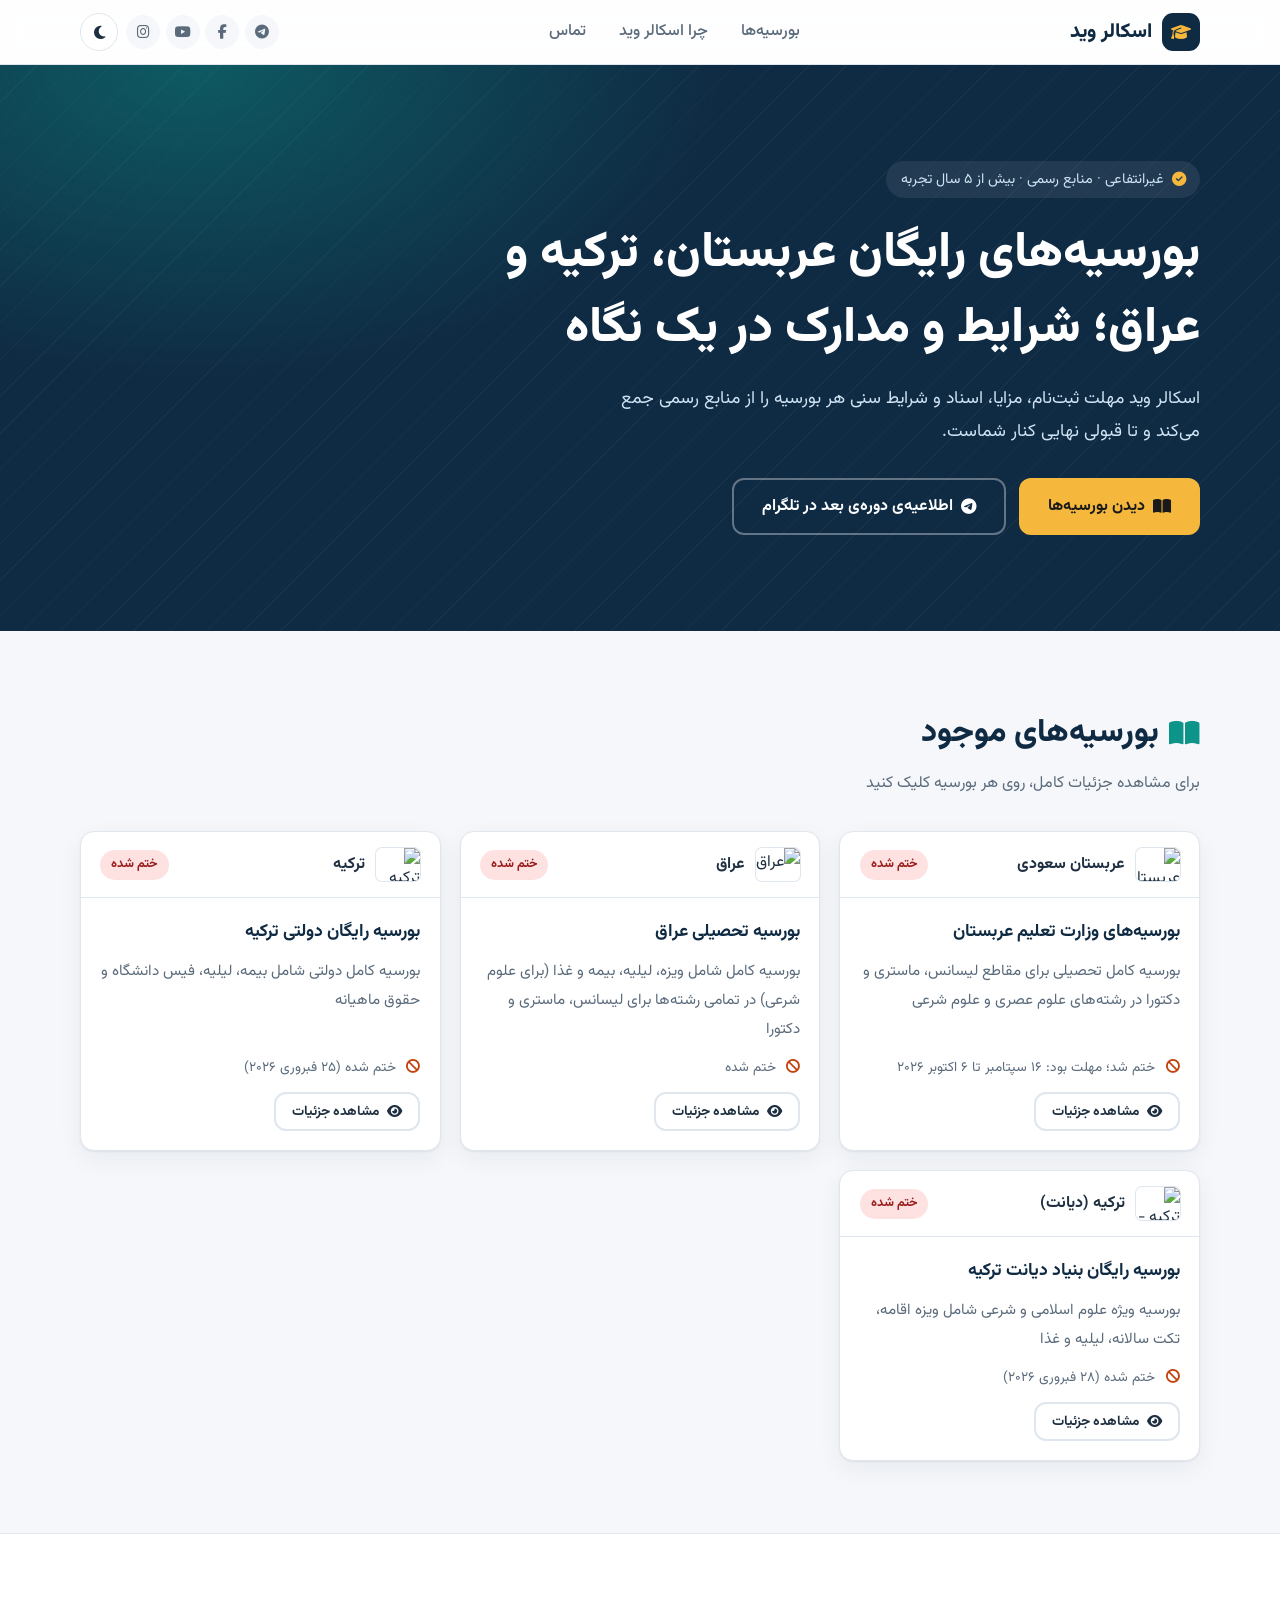
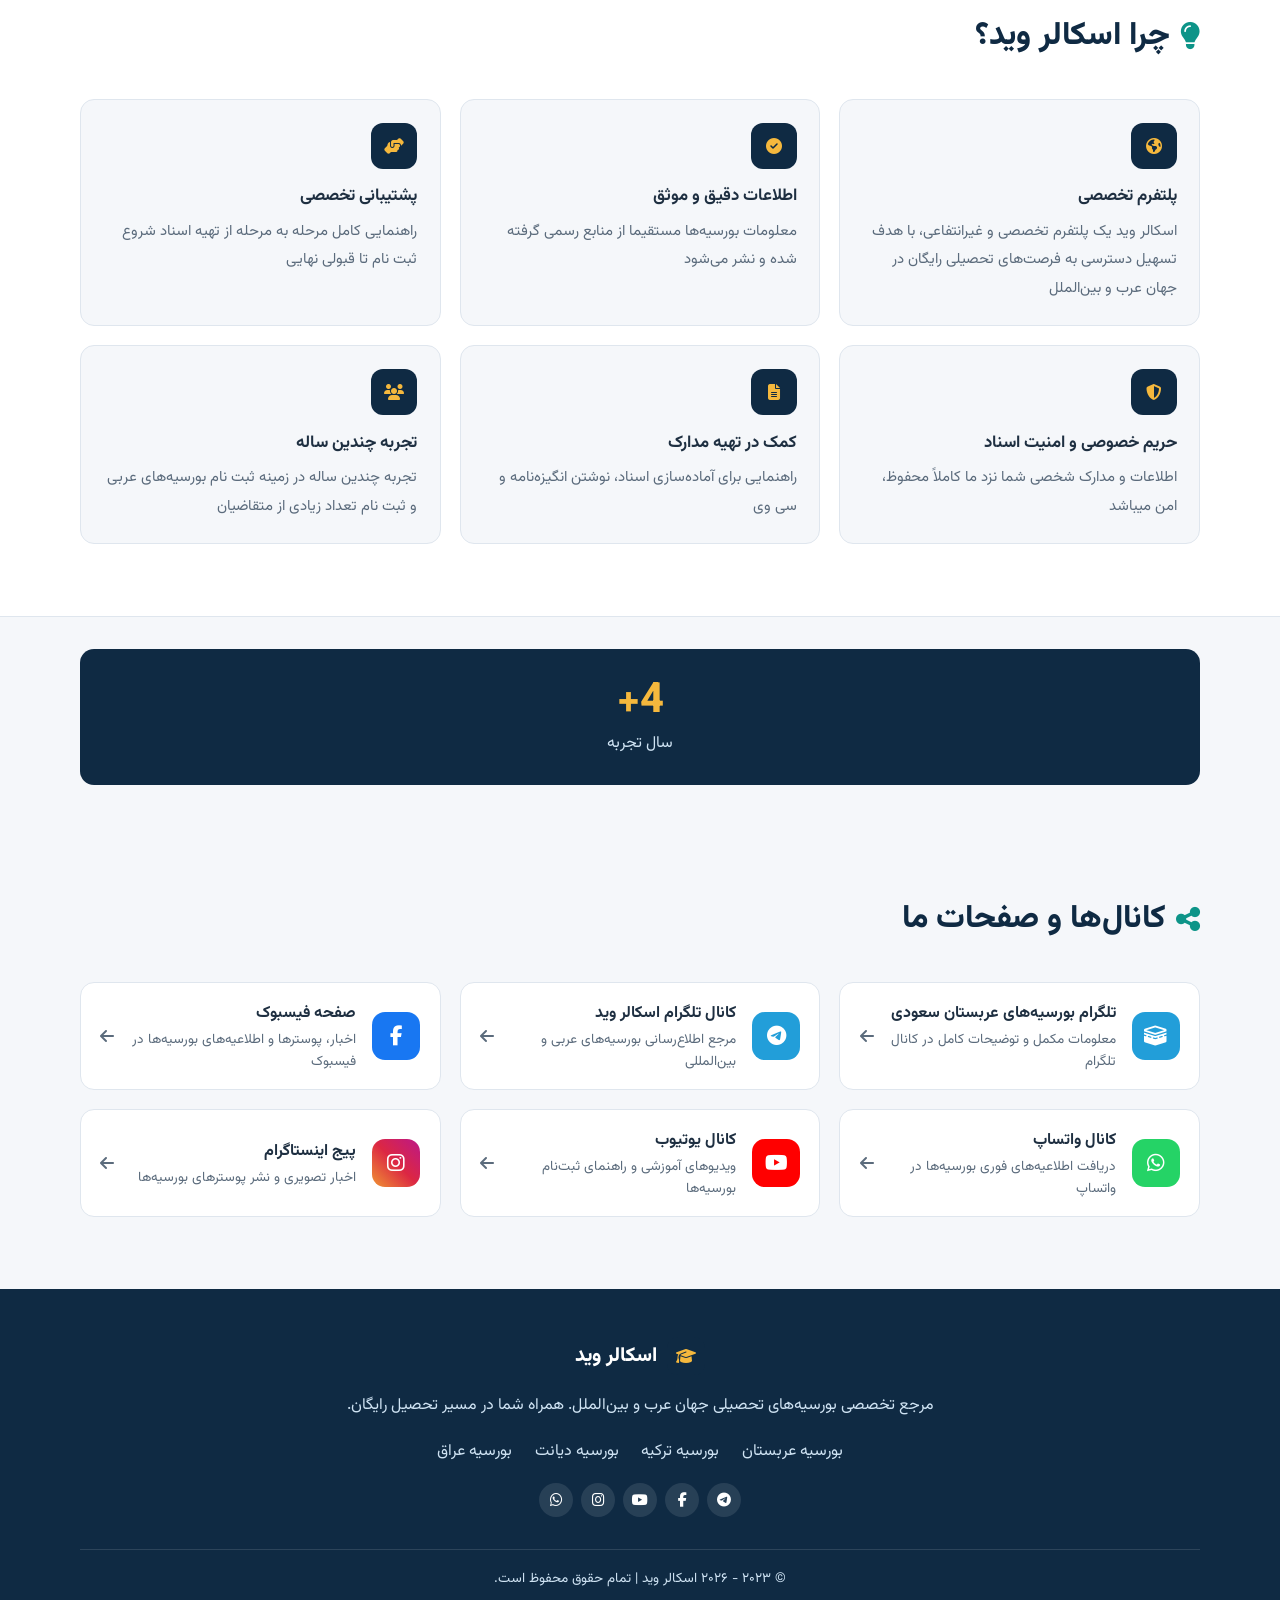
==== commit f1a24733: "Add files via upload" ====
--- a/index.html
+++ b/index.html
@@ -1,64 +1,40 @@
 <!DOCTYPE html>
 <html lang="fa" dir="rtl">
 <head>
-    <meta charset="UTF-8">
-    <meta name="viewport" content="width=device-width, initial-scale=1.0, viewport-fit=cover">
-    <meta name="theme-color" content="#2563eb">
-    <title>اسکالروید | مرکز بورسیه‌های عربی و بین‌المللی</title>
-    <link href="https://fonts.googleapis.com/css2?family=Vazirmatn:wght@300;400;500;600;700;800&display=swap" rel="stylesheet">
-    <link rel="stylesheet" href="https://cdnjs.cloudflare.com/ajax/libs/font-awesome/6.4.2/css/all.min.css">
-    <link rel="stylesheet" href="assets/css/main.css">
-    <link rel="icon" type="image/png" href="/favicon.png">
-</head>
-<body>
-
-    <button id="themeToggle" class="theme-toggle" aria-label="تغییر تم">
-        <i class="fas fa-moon"></i>
-    </button>
-
-    <header id="header">
-        <div class="container header-inner">
-            <a href="index.html" class="logo" aria-label="اسکالروید">
-                <i class="fas fa-graduation-cap logo-icon"></i>
-                <h1>اسکالروید</h1>
-            </a>
-
-            <nav class="nav-desktop">
-                <a href="#scholarships" class="nav-link active">بورسیه‌ها</a>
-                <a href="#features" class="nav-link">درباره</a>
-                <a href="#contact" class="nav-link">تماس</a>
-            </nav>
-
-            <div class="header-actions">
-                <div class="social-links-header">
-                    <a ="https://t.me/ScholarVid" target="_blank" rel="noopener noreferrer" class="social-btn telegram"><i class="fab fa-telegram-plane"></i></a>
-                    <a ="https://facebook.com/ScholarVid" target="_blank" rel="noopener noreferrer" class="social-btn facebook"><i class="fab fa-facebook-f"></i></a>
-                    <a href="https://www.youtube.com/@ScholarVid" target="_blank" rel="noopener noreferrer" class="social-btn youtube"><i class="fab fa-youtube"></i></a>
-                    <a href="https://www.instagram.com/scholarvid/" target="_blank" rel="noopener noreferrer" class="social-btn instagram"><i class="fab fa-instagram"></i></a>
-                </div>
-
-                <button class="mobile-menu-btn" aria-label="باز کردن منو">
-                    <i class="fas fa-bars"></i>
-                </button>
-            </div>
-        </div>
-
-        <div class="mobile-menu">
-            <a href="#scholarships" class="mobile-nav-link"><i class="fas fa-book"></i> بورسیه‌ها</a>
-            <a href="#about" class="mobile-nav-link"><i class="fas fa-info-circle"></i> درباره ما</a>
-            <a href="#contact" class="mobile-nav-link"><i class="fas fa-envelope"></i> تماس</a>
-            <div class="mobile-social">
-                <a href="https://t.me/Saudi_Scholarships" target="_blank" rel="noopener noreferrer"><i class="fab fa-telegram-plane"></i> کانال بورسیه‌های عربستان</a>
-                <a href="https://t.me/ScholarVid" target="_blank" rel="noopener noreferrer"><i class="fas fa-bullhorn"></i> کانال اسکالروید</a>
-                <a href="https://www.youtube.com/@ScholarVid" target="_blank" rel="noopener noreferrer"><i class="fab fa-youtube"></i> کانال یوتیوب</a>
-                <a href="https://www.instagram.com/scholarvid/" target="_blank" rel="noopener noreferrer"><i class="fab fa-instagram"></i> صفحه اینستاگرام</a>
-                <a href="https://www.facebook.com/scholarvid" target="_blank" rel="noopener noreferrer"><i class="fab fa-facebook"></i>صفحه فیسبوک</a>
-                <a href="https://whatsapp.com/channel/0029Va9BO6IGehEGlabElf3H" target="_blank" rel="noopener noreferrer"><i class="fab fa-whatsapp"></i> کانال واتساپ</a>
-            </div>
-        </div>
-    </header>
-
-    <main>
+<meta charset="UTF-8">
+<meta name="viewport" content="width=device-width, initial-scale=1, viewport-fit=cover">
+<title>اسکالر وید | بورسیه‌های رایگان عربستان، ترکیه و عراق</title>
+<meta name="description" content="اسکالر وید (اسکالروید) مرجع تخصصی بورسیه‌های رایگان عربستان سعودی، ترکیه، عراق و جهان عرب؛ شرایط، مدارک، مهلت ثبت‌نام و راهنمای گام‌به‌گام.">
+<meta name="robots" content="index, follow, max-image-preview:large">
+<meta name="theme-color" content="#0f2a43">
+<link rel="canonical" href="https://scholarvid.tr/">
+<meta property="og:type" content="website"><meta property="og:locale" content="fa_IR"><meta property="og:site_name" content="اسکالر وید">
+<meta property="og:title" content="اسکالر وید | بورسیه‌های رایگان عربستان، ترکیه و عراق"><meta property="og:description" content="اسکالر وید (اسکالروید) مرجع تخصصی بورسیه‌های رایگان عربستان سعودی، ترکیه، عراق و جهان عرب؛ شرایط، مدارک، مهلت ثبت‌نام و راهنمای گام‌به‌گام."><meta property="og:url" content="https://scholarvid.tr/"><meta property="og:image" content="https://scholarvid.tr/favicon.png">
+<meta name="twitter:card" content="summary"><meta name="twitter:title" content="اسکالر وید | بورسیه‌های رایگان عربستان، ترکیه و عراق"><meta name="twitter:description" content="اسکالر وید (اسکالروید) مرجع تخصصی بورسیه‌های رایگان عربستان سعودی، ترکیه، عراق و جهان عرب؛ شرایط، مدارک، مهلت ثبت‌نام و راهنمای گام‌به‌گام.">
+<link rel="icon" type="image/png" href="/favicon.png"><link rel="apple-touch-icon" href="/favicon.png">
+<link rel="preconnect" href="https://fonts.googleapis.com"><link rel="preconnect" href="https://fonts.gstatic.com" crossorigin>
+<link href="https://fonts.googleapis.com/css2?family=Vazirmatn:wght@400;500;700;800&display=swap" rel="stylesheet">
+<link rel="stylesheet" href="https://cdnjs.cloudflare.com/ajax/libs/font-awesome/6.4.2/css/all.min.css">
+<link rel="stylesheet" href="/assets/css/main.css">
+<script>try{var t=localStorage.getItem('scholarvid-theme');if(t==='dark'||(!t&&matchMedia('(prefers-color-scheme:dark)').matches))document.documentElement.setAttribute('data-theme','dark')}catch(e){}</script>
+<script type="application/ld+json">{"@context": "https://schema.org", "@graph": [{"@type": "Organization", "@id": "https://scholarvid.tr/#org", "name": "اسکالر وید", "alternateName": ["اسکالروید", "ScholarVid"], "url": "https://scholarvid.tr/", "logo": "https://scholarvid.tr/favicon.png", "sameAs": ["https://t.me/ScholarVid", "https://facebook.com/ScholarVid", "https://www.youtube.com/@ScholarVid", "https://www.instagram.com/scholarvid/", "https://t.me/Saudi_Scholarships"]}, {"@type": "WebSite", "@id": "https://scholarvid.tr/#site", "url": "https://scholarvid.tr/", "name": "اسکالر وید", "alternateName": "ScholarVid", "inLanguage": "fa", "publisher": {"@id": "https://scholarvid.tr/#org"}}]}</script>
+</head><body>
+<a class="skip" href="#main">رفتن به محتوا</a>
+<header id="header"><div class="container header-inner">
+<a href="/" class="logo" aria-label="اسکالر وید"><i class="fas fa-graduation-cap logo-icon"></i><span>اسکالر وید</span></a>
+<nav class="nav-desktop" aria-label="منوی اصلی"><a href="/#scholarships" class="nav-link">بورسیه‌ها</a><a href="/#features" class="nav-link">چرا اسکالر وید</a><a href="/#contact" class="nav-link">تماس</a></nav>
+<div class="header-actions"><div class="social-links-header"><a href="https://t.me/ScholarVid" target="_blank" rel="noopener noreferrer" class="social-btn telegram" aria-label="telegram"><i class="fab fa-telegram-plane"></i></a><a href="https://facebook.com/ScholarVid" target="_blank" rel="noopener noreferrer" class="social-btn facebook" aria-label="facebook"><i class="fab fa-facebook-f"></i></a><a href="https://www.youtube.com/@ScholarVid" target="_blank" rel="noopener noreferrer" class="social-btn youtube" aria-label="youtube"><i class="fab fa-youtube"></i></a><a href="https://www.instagram.com/scholarvid/" target="_blank" rel="noopener noreferrer" class="social-btn instagram" aria-label="instagram"><i class="fab fa-instagram"></i></a></div>
+<button id="themeToggle" class="icon-btn" aria-label="تغییر تم"><i class="fas fa-moon"></i></button>
+<button class="mobile-menu-btn icon-btn" aria-label="منو"><i class="fas fa-bars"></i></button></div></div>
+<div class="mobile-menu"><a href="/#scholarships" class="mobile-nav-link">بورسیه‌ها</a><a href="/#features" class="mobile-nav-link">چرا اسکالر وید</a><a href="/#contact" class="mobile-nav-link">تماس</a>
+<a href="https://t.me/Saudi_Scholarships" target="_blank" rel="noopener noreferrer" class="mobile-nav-link"><i class="fab fa-telegram-plane"></i> کانال بورسیه‌های عربستان</a>
+<a href="https://whatsapp.com/channel/0029Va9BO6IGehEGlabElf3H" target="_blank" rel="noopener noreferrer" class="mobile-nav-link"><i class="fab fa-whatsapp"></i> کانال واتساپ</a></div></header>
+<main id="main"><section class="hero"><div class="container"><div class="hero-text">
+<p class="hero-kicker"><i class="fas fa-circle-check"></i> غیرانتفاعی · منابع رسمی · بیش از ۵ سال تجربه</p>
+<h1>بورسیه‌های رایگان عربستان، ترکیه و عراق؛ شرایط و مدارک در یک نگاه</h1>
+<p class="hero-lead">اسکالر وید مهلت ثبت‌نام، مزایا، اسناد و شرایط سنی هر بورسیه را از منابع رسمی جمع می‌کند و تا قبولی نهایی کنار شماست.</p>
+<div class="hero-cta"><a href="#scholarships" class="btn btn-primary btn-lg"><i class="fas fa-book-open"></i> دیدن بورسیه‌ها</a>
+<a href="https://t.me/ScholarVid" target="_blank" rel="noopener noreferrer" class="btn btn-outline btn-lg"><i class="fab fa-telegram-plane"></i> اطلاعیه‌ی دوره‌ی بعد در تلگرام</a></div></div></div></section>
         <section id="scholarships" class="scholarships">
             <div class="container">
                 <div class="section-header">
@@ -70,18 +46,18 @@
                     <!-- ======== بورسیه عربستان (اکنون فعال) ======== -->
                     <article class="scholarship-card">
                         <div class="card-flag">
-                            <img src="https://flagcdn.com/w320/sa.png" alt="عربستان سعودی" class="country-flag-img">
+                            <img src="https://flagcdn.com/w320/sa.png" alt="عربستان سعودی" class="country-flag-img" width="64" height="48" loading="lazy">
                             <span class="country-name">عربستان سعودی</span>
-                            <span class="card-status active">فعال</span>  <!-- تغییر به active -->
+                            <span class="card-status expired">ختم شده</span>  <!-- تغییر به active -->
                         </div>
                         <div class="card-content">
                             <h3 class="card-title">بورسیه‌های وزارت تعلیم عربستان</h3>
                             <p class="card-excerpt">بورسیه کامل تحصیلی برای مقاطع لیسانس، ماستری و دکتورا در رشته‌های علوم عصری و علوم شرعی</p>
                             <div class="card-meta">
-                                <span class="meta-item"><i class="fas fa-calendar-alt"></i> مهلت: ۱۶ سپتامبر تا ۶ اکتوبر ۲۰۲۶</span>  <!-- تاریخ جدید -->
-                            </div>
-                            <div class="card-actions">
-                                <a href="saudi" class="btn btn-primary btn-sm"><i class="fas fa-eye"></i> مشاهده و ثبت‌نام</a>  <!-- دکمه فعال -->
+                                <span class="meta-item"><i class="fas fa-ban" style="color:var(--danger)"></i> ختم شد؛ مهلت بود: ۱۶ سپتامبر تا ۶ اکتوبر ۲۰۲۶</span>  <!-- تاریخ جدید -->
+                            </div>
+                            <div class="card-actions">
+                                <a href="/saudi" class="btn btn-outline btn-sm"><i class="fas fa-eye"></i> مشاهده جزئیات</a>  <!-- دکمه فعال -->
                             </div>
                         </div>
                     </article>
@@ -89,7 +65,7 @@
                     <!-- ======== بورسیه عراق (اکنون ختم شده) ======== -->
                     <article class="scholarship-card">
                         <div class="card-flag">
-                            <img src="https://flagcdn.com/w320/iq.png" alt="عراق" class="country-flag-img">
+                            <img src="https://flagcdn.com/w320/iq.png" alt="عراق" class="country-flag-img" width="64" height="48" loading="lazy">
                             <span class="country-name">عراق</span>
                             <span class="card-status expired">ختم شده</span>  <!-- تغییر به expired -->
                         </div>
@@ -100,7 +76,7 @@
                                 <span class="meta-item"><i class="fas fa-ban" style="color: var(--danger);"></i> ختم شده</span>  <!-- حذف تاریخ و نمایش ختم شده -->
                             </div>
                             <div class="card-actions">
-                                <a href="iraq" class="btn btn-outline btn-sm"><i class="fas fa-eye"></i> مشاهده جزئیات</a>  <!-- دکمه غیرفعال -->
+                                <a href="/iraq" class="btn btn-outline btn-sm"><i class="fas fa-eye"></i> مشاهده جزئیات</a>  <!-- دکمه غیرفعال -->
                             </div>
                         </div>
                     </article>
@@ -108,7 +84,7 @@
                     <!-- بورسیه ترکیه (ختم شده) -->
                     <article class="scholarship-card">
                         <div class="card-flag">
-                            <img src="https://flagcdn.com/w320/tr.png" alt="ترکیه" class="country-flag-img">
+                            <img src="https://flagcdn.com/w320/tr.png" alt="ترکیه" class="country-flag-img" width="64" height="48" loading="lazy">
                             <span class="country-name">ترکیه</span>
                             <span class="card-status expired">ختم شده</span>
                         </div>
@@ -119,7 +95,7 @@
                                 <span class="meta-item"><i class="fas fa-ban" style="color: var(--danger);"></i> ختم شده (۲۵ فبروری ۲۰۲۶)</span>
                             </div>
                             <div class="card-actions">
-                                <a href="turkey" class="btn btn-outline btn-sm"><i class="fas fa-eye"></i> مشاهده جزئیات</a>
+                                <a href="/turkey" class="btn btn-outline btn-sm"><i class="fas fa-eye"></i> مشاهده جزئیات</a>
                             </div>
                         </div>
                     </article>
@@ -127,7 +103,7 @@
                     <!-- بورسیه دیانت (ختم شده) -->
                     <article class="scholarship-card">
                         <div class="card-flag">
-                            <img src="https://flagcdn.com/w320/tr.png" alt="ترکیه - دیانت" class="country-flag-img">
+                            <img src="https://flagcdn.com/w320/tr.png" alt="ترکیه - دیانت" class="country-flag-img" width="64" height="48" loading="lazy">
                             <span class="country-name">ترکیه (دیانت)</span>
                             <span class="card-status expired">ختم شده</span>
                         </div>
@@ -138,7 +114,7 @@
                                 <span class="meta-item"><i class="fas fa-ban" style="color: var(--danger);"></i> ختم شده (۲۸ فبروری ۲۰۲۶)</span>
                             </div>
                             <div class="card-actions">
-                                <a href="diyanet" class="btn btn-outline btn-sm"><i class="fas fa-eye"></i> مشاهده جزئیات</a>
+                                <a href="/diyanet" class="btn btn-outline btn-sm"><i class="fas fa-eye"></i> مشاهده جزئیات</a>
                             </div>
                         </div>
                     </article>
@@ -221,58 +197,13 @@
             </div>
         </section>
     </main>
-
-    <footer class="footer">
-        <div class="container">
-            <div class="footer-brand">
-                <a href="index.html" class="logo"><i class="fas fa-graduation-cap logo-icon"></i><h1>اسکالر وید</h1></a>
-                <p>مرجع تخصصی بورسیه‌های تحصیلی جهان عرب و بین‌الملل. همراه شما در مسیر تحصیل رایگان.</p>
-                <div class="footer-social">
-                    <a href="https://t.me/Saudi_Scholarships" target="_blank" rel="noopener noreferrer" class="social-btn telegram"><i class="fab fa-telegram-plane"></i></a>
-                    <a href="https://t.me/ScholarVid" target="_blank" rel="noopener noreferrer" class="social-btn telegram"><i class="fas fa-bullhorn"></i></a>
-                    <a href="https://whatsapp.com/channel/0029Va9BO6IGehEGlabElf3H" target="_blank" rel="noopener noreferrer" class="social-btn whatsapp"><i class="fab fa-whatsapp"></i></a>
-                    <a href="https://facebook.com/scholarvid" target="_blank" rel="noopener noreferrer" class="social-btn facebook"><i class="fab fa-facebook-f"></i></a>
-                    <a href="https://www.youtube.com/@ScholarVid" target="_blank" rel="noopener noreferrer" class="social-btn youtube"><i class="fab fa-youtube"></i></a>
-                    <a href="https://www.instagram.com/scholarvid/" target="_blank" rel="noopener noreferrer" class="social-btn instagram"><i class="fab fa-instagram"></i></a>
-                </div>
-            </div>
-            <div class="footer-bottom">
-                <p>© ۲۰۲۳ - ۲۰۲۶ اسکالر وید | تمام حقوق محفوظ است.</p>
-            </div>
-        </div>
-    </footer>
-
-    <button id="backToTop" class="back-to-top"><i class="fas fa-arrow-up"></i></button>
-
-    <script src="assets/js/main.js"></script>
-    <script>
-        document.addEventListener('DOMContentLoaded', function() {
-            const statNumber = document.querySelector('.stat-number');
-            if (statNumber && !statNumber.dataset.animated) {
-                const observer = new IntersectionObserver((entries) => {
-                    entries.forEach(entry => {
-                        if (entry.isIntersecting) {
-                            const final = parseInt(statNumber.dataset.count);
-                            let current = 0;
-                            const inc = Math.ceil(final / 30);
-                            const timer = setInterval(() => {
-                                current += inc;
-                                if (current >= final) {
-                                    statNumber.textContent = final + '+';
-                                    clearInterval(timer);
-                                } else {
-                                    statNumber.textContent = current + '+';
-                                }
-                            }, 50);
-                            statNumber.dataset.animated = 'true';
-                            observer.unobserve(statNumber);
-                        }
-                    });
-                }, { threshold: 0.5 });
-                observer.observe(statNumber);
-            }
-        });
-    </script>
-    <!-- Cloudflare Web Analytics --><script defer src='https://static.cloudflareinsights.com/beacon.min.js' data-cf-beacon='{"token": "ec8791b0331a48d79b4bbb233efd11d5"}'></script><!-- End Cloudflare Web Analytics -->
-</body>
-</html>
+<footer class="footer"><div class="container"><div class="footer-brand">
+<a href="/" class="logo"><i class="fas fa-graduation-cap logo-icon"></i><span>اسکالر وید</span></a>
+<p>مرجع تخصصی بورسیه‌های تحصیلی جهان عرب و بین‌الملل. همراه شما در مسیر تحصیل رایگان.</p>
+<nav class="footer-links" aria-label="بورسیه‌ها"><a href="/saudi">بورسیه عربستان</a><a href="/turkey">بورسیه ترکیه</a><a href="/diyanet">بورسیه دیانت</a><a href="/iraq">بورسیه عراق</a></nav>
+<div class="footer-social"><a href="https://t.me/ScholarVid" target="_blank" rel="noopener noreferrer" class="social-btn telegram" aria-label="telegram"><i class="fab fa-telegram-plane"></i></a><a href="https://facebook.com/ScholarVid" target="_blank" rel="noopener noreferrer" class="social-btn facebook" aria-label="facebook"><i class="fab fa-facebook-f"></i></a><a href="https://www.youtube.com/@ScholarVid" target="_blank" rel="noopener noreferrer" class="social-btn youtube" aria-label="youtube"><i class="fab fa-youtube"></i></a><a href="https://www.instagram.com/scholarvid/" target="_blank" rel="noopener noreferrer" class="social-btn instagram" aria-label="instagram"><i class="fab fa-instagram"></i></a><a href="https://whatsapp.com/channel/0029Va9BO6IGehEGlabElf3H" target="_blank" rel="noopener noreferrer" class="social-btn whatsapp" aria-label="whatsapp"><i class="fab fa-whatsapp"></i></a></div></div>
+<div class="footer-bottom"><p>© ۲۰۲۳ - ۲۰۲۶ اسکالر وید | تمام حقوق محفوظ است.</p></div></div></footer>
+<button id="backToTop" class="back-to-top" aria-label="بازگشت به بالا"><i class="fas fa-arrow-up"></i></button>
+<script src="/assets/js/main.js" defer></script>
+<script defer src="https://static.cloudflareinsights.com/beacon.min.js" data-cf-beacon='{"token": "ec8791b0331a48d79b4bbb233efd11d5"}'></script>
+</body></html>
--- a/assets/css/main.css
+++ b/assets/css/main.css
@@ -1,1337 +1,84 @@
-/* ========================================
-   اسکالر وید - نسخه نهایی بهبودیافته
-   طراحی: مدرن | Glass | RTL Friendly | Responsive
-   ======================================== */
-
-:root {
-    --primary: #2563eb;
-    --primary-dark: #1d4ed8;
-    --primary-light: #3b82f6;
-    --primary-glow: rgba(37, 99, 235, 0.22);
-    --secondary: #7c3aed;
-    --accent: #f59e0b;
-    --accent-2: #f97316;
-
-    --bg-body: #f5f3ee;
-    --bg-card: #ffffff;
-    --bg-card-hover: #fbfaf8;
-    --bg-header: rgba(245, 243, 238, 0.86);
-    --bg-input: #ffffff;
-    --bg-hover: #efeae1;
-    --bg-glass: rgba(255, 255, 255, 0.72);
-
-    --text-primary: #0f172a;
-    --text-secondary: #334155;
-    --text-muted: #64748b;
-
-    --border: #e4ddd2;
-    --border-light: #f1ece3;
-    --border-card: rgba(228, 221, 210, 0.95);
-
-    --success: #10b981;
-    --warning: #f59e0b;
-    --danger: #ef4444;
-    --info: #3b82f6;
-
-    --telegram: #0088cc;
-    --whatsapp: #25d366;
-    --youtube: #ff0000;
-    --facebook: #1877f2;
-    --instagram: linear-gradient(45deg, #f09433, #e6683c, #dc2743, #cc2366, #bc1888);
-
-    --shadow-xs: 0 1px 2px rgba(15, 23, 42, 0.04);
-    --shadow-sm: 0 3px 10px rgba(15, 23, 42, 0.06);
-    --shadow: 0 8px 24px rgba(15, 23, 42, 0.08);
-    --shadow-md: 0 14px 30px rgba(15, 23, 42, 0.10);
-    --shadow-lg: 0 22px 42px rgba(15, 23, 42, 0.12);
-    --shadow-xl: 0 30px 60px rgba(15, 23, 42, 0.16);
-    --shadow-primary: 0 10px 30px rgba(37, 99, 235, 0.28);
-
-    --gradient-primary: linear-gradient(135deg, #2563eb 0%, #7c3aed 100%);
-    --gradient-soft: linear-gradient(135deg, rgba(37,99,235,0.10), rgba(124,58,237,0.08));
-    --gradient-heading: linear-gradient(135deg, #2563eb, #7c3aed);
-    --gradient-gold: linear-gradient(135deg, #f59e0b, #d97706);
-
-    --transition: all 0.28s cubic-bezier(0.4, 0, 0.2, 1);
-    --transition-slow: all 0.45s cubic-bezier(0.4, 0, 0.2, 1);
-    --transition-bounce: all 0.42s cubic-bezier(0.34, 1.56, 0.64, 1);
-
-    --radius-sm: 10px;
-    --radius: 16px;
-    --radius-lg: 22px;
-    --radius-xl: 32px;
-    --radius-full: 9999px;
-
-    --font-family: 'Vazirmatn', system-ui, -apple-system, sans-serif;
-
-    --spacing-xs: 0.25rem;
-    --spacing-sm: 0.5rem;
-    --spacing-md: 1rem;
-    --spacing-lg: 1.5rem;
-    --spacing-xl: 2rem;
-    --spacing-2xl: 3rem;
-    --spacing-3xl: 4.5rem;
-}
-
-[data-theme="dark"] {
-    --bg-body: #08111f;
-    --bg-card: #101827;
-    --bg-card-hover: #172131;
-    --bg-header: rgba(8, 17, 31, 0.9);
-    --bg-input: #162033;
-    --bg-hover: #1a2435;
-    --bg-glass: rgba(16, 24, 39, 0.8);
-
-    --text-primary: #f8fafc;
-    --text-secondary: #cbd5e1;
-    --text-muted: #94a3b8;
-
-    --border: #1e293b;
-    --border-light: #162132;
-    --border-card: rgba(30, 41, 59, 0.92);
-
-    --shadow: 0 8px 24px rgba(0, 0, 0, 0.35);
-    --shadow-md: 0 14px 30px rgba(0, 0, 0, 0.42);
-    --shadow-lg: 0 22px 42px rgba(0, 0, 0, 0.52);
-    --shadow-xl: 0 30px 60px rgba(0, 0, 0, 0.62);
-}
-
-*, *::before, *::after { margin: 0; padding: 0; box-sizing: border-box; }
-
-html {
-    scroll-behavior: smooth;
-    scroll-padding-top: 84px;
-    font-size: 16px;
-}
-
-body {
-    font-family: var(--font-family);
-    background: var(--bg-body);
-    color: var(--text-primary);
-    line-height: 1.75;
-    direction: rtl;
-    overflow-x: hidden;
-    transition: background 0.35s ease, color 0.35s ease;
-}
-
-::selection {
-    background: rgba(37, 99, 235, 0.18);
-    color: var(--text-primary);
-}
-
-::-webkit-scrollbar { width: 8px; }
-::-webkit-scrollbar-track { background: var(--bg-body); }
-::-webkit-scrollbar-thumb {
-    background: linear-gradient(180deg, var(--primary), var(--secondary));
-    border-radius: var(--radius-full);
-    border: 2px solid var(--bg-body);
-}
-::-webkit-scrollbar-thumb:hover { background: var(--primary-dark); }
-
-img { max-width: 100%; height: auto; display: block; }
-a { color: inherit; text-decoration: none; transition: var(--transition); }
-button { font-family: inherit; cursor: pointer; border: none; background: none; }
-ul { list-style: none; }
-
-.container {
-    width: 100%;
-    max-width: 1200px;
-    margin: 0 auto;
-    padding: 0 var(--spacing-lg);
-}
-
-#preloader {
-    position: fixed;
-    inset: 0;
-    background: var(--bg-body);
-    display: flex;
-    align-items: center;
-    justify-content: center;
-    z-index: 9999;
-    transition: opacity 0.45s ease, visibility 0.45s ease;
-}
-#preloader.hidden {
-    opacity: 0;
-    visibility: hidden;
-    pointer-events: none;
-}
-.loader {
-    text-align: center;
-    animation: fadeIn 0.35s ease;
-}
-.loader-icon {
-    font-size: 3.5rem;
-    color: var(--primary);
-    margin-bottom: var(--spacing-md);
-    animation: floatPulse 1.8s ease-in-out infinite;
-    filter: drop-shadow(0 0 18px rgba(37, 99, 235, 0.28));
-}
-.loader p {
-    color: var(--text-muted);
-    font-size: 0.95rem;
-}
-
-@keyframes floatPulse {
-    0%, 100% { transform: translateY(0) scale(1); }
-    50% { transform: translateY(-10px) scale(1.05); }
-}
-@keyframes fadeIn {
-    from { opacity: 0; transform: scale(0.96); }
-    to { opacity: 1; transform: scale(1); }
-}
-
-.theme-toggle {
-    position: fixed;
-    bottom: var(--spacing-xl);
-    left: var(--spacing-xl);
-    width: 52px;
-    height: 52px;
-    border-radius: var(--radius-full);
-    background: var(--bg-glass);
-    backdrop-filter: blur(14px);
-    -webkit-backdrop-filter: blur(14px);
-    color: var(--text-primary);
-    display: flex;
-    align-items: center;
-    justify-content: center;
-    font-size: 1.2rem;
-    box-shadow: var(--shadow-lg);
-    border: 1px solid var(--border);
-    z-index: 1000;
-    transition: var(--transition-bounce);
-}
-.theme-toggle:hover {
-    transform: scale(1.12) rotate(12deg);
-    background: var(--gradient-primary);
-    color: #fff;
-    border-color: transparent;
-    box-shadow: var(--shadow-primary);
-}
-
-#header {
-    position: sticky;
-    top: 0;
-    background: var(--bg-header);
-    backdrop-filter: blur(24px) saturate(180%);
-    -webkit-backdrop-filter: blur(24px) saturate(180%);
-    border-bottom: 1px solid var(--border-light);
-    z-index: 100;
-}
-#header.scrolled {
-    box-shadow: 0 6px 28px rgba(0, 0, 0, 0.08);
-    border-bottom-color: var(--border);
-}
-
-.header-inner {
-    min-height: 72px;
-    padding: var(--spacing-sm) var(--spacing-lg);
-    display: flex;
-    align-items: center;
-    justify-content: space-between;
-    gap: var(--spacing-md);
-}
-
-.logo {
-    display: flex;
-    align-items: center;
-    gap: var(--spacing-sm);
-}
-.logo-icon {
-    font-size: 1.9rem;
-    color: var(--primary);
-    filter: drop-shadow(0 0 8px rgba(37, 99, 235, 0.22));
-    transition: var(--transition-bounce);
-}
-.logo:hover .logo-icon { transform: rotate(-8deg) scale(1.08); }
-.logo h1 {
-    font-size: 1.45rem;
-    font-weight: 800;
-    background: var(--gradient-primary);
-    -webkit-background-clip: text;
-    background-clip: text;
-    color: transparent;
-    line-height: 1.2;
-}
-
-.nav-desktop {
-    display: flex;
-    gap: 6px;
-    align-items: center;
-}
-.nav-link {
-    padding: 0.55rem 1rem;
-    border-radius: var(--radius-full);
-    font-weight: 600;
-    color: var(--text-muted);
-    font-size: 0.93rem;
-    position: relative;
-}
-.nav-link::after {
-    content: '';
-    position: absolute;
-    left: 50%;
-    right: 50%;
-    bottom: 4px;
-    height: 2px;
-    background: var(--gradient-primary);
-    transition: var(--transition);
-    border-radius: 2px;
-}
-.nav-link:hover,
-.nav-link.active {
-    color: var(--primary);
-    background: var(--gradient-soft);
-}
-.nav-link:hover::after,
-.nav-link.active::after {
-    left: 18%;
-    right: 18%;
-}
-
-.header-actions {
-    display: flex;
-    align-items: center;
-    gap: var(--spacing-md);
-}
-.social-links-header {
-    display: flex;
-    gap: 6px;
-}
-
-.social-btn {
-    width: 38px;
-    height: 38px;
-    border-radius: var(--radius-full);
-    display: flex;
-    align-items: center;
-    justify-content: center;
-    color: #fff;
-    box-shadow: var(--shadow-sm);
-    transition: var(--transition-bounce);
-}
-.social-btn:hover {
-    transform: translateY(-4px) scale(1.08);
-    box-shadow: var(--shadow-md);
-}
-.social-btn.telegram { background: var(--telegram); }
-.social-btn.whatsapp { background: var(--whatsapp); }
-.social-btn.youtube { background: var(--youtube); }
-.social-btn.facebook { background: var(--facebook); }
-.social-btn.instagram { background: linear-gradient(45deg, #f09433, #e6683c, #dc2743, #cc2366, #bc1888); }
-
-.mobile-menu-btn {
-    display: none;
-    width: 42px;
-    height: 42px;
-    align-items: center;
-    justify-content: center;
-    border-radius: var(--radius);
-    color: var(--text-primary);
-    font-size: 1.35rem;
-}
-.mobile-menu-btn:hover { background: var(--bg-hover); color: var(--primary); }
-
-.mobile-menu {
-    display: none;
-    position: absolute;
-    top: 100%;
-    left: 0;
-    right: 0;
-    background: var(--bg-glass);
-    backdrop-filter: blur(20px);
-    -webkit-backdrop-filter: blur(20px);
-    border-bottom: 1px solid var(--border);
-    padding: var(--spacing-md);
-    box-shadow: var(--shadow-lg);
-    animation: slideDown 0.28s ease;
-    flex-direction: column;
-    gap: 4px;
-}
-.mobile-menu.active { display: flex; }
-
-@keyframes slideDown {
-    from { opacity: 0; transform: translateY(-10px); }
-    to { opacity: 1; transform: translateY(0); }
-}
-
-.mobile-nav-link,
-.mobile-social a {
-    display: flex;
-    align-items: center;
-    gap: var(--spacing-sm);
-    padding: 0.7rem var(--spacing-md);
-    border-radius: var(--radius);
-    color: var(--text-secondary);
-    font-weight: 600;
-}
-.mobile-nav-link:hover,
-.mobile-social a:hover {
-    background: var(--gradient-soft);
-    color: var(--primary);
-}
-
-.mobile-social {
-    display: flex;
-    flex-direction: column;
-    gap: 4px;
-    margin-top: var(--spacing-sm);
-    padding-top: var(--spacing-md);
-    border-top: 1px solid var(--border);
-}
-
-.btn {
-    display: inline-flex;
-    align-items: center;
-    justify-content: center;
-    gap: 8px;
-    border-radius: var(--radius-full);
-    font-weight: 700;
-    transition: var(--transition-bounce);
-    position: relative;
-    overflow: hidden;
-    text-align: center;
-}
-.btn::before {
-    content: '';
-    position: absolute;
-    inset: 0;
-    background: rgba(255,255,255,0.12);
-    opacity: 0;
-    transition: var(--transition);
-}
-.btn:hover::before { opacity: 1; }
-
-.btn-primary {
-    background: var(--gradient-primary);
-    color: #fff;
-    box-shadow: var(--shadow-primary);
-}
-.btn-primary:hover { transform: translateY(-2px); }
-
-.btn-outline {
-    background: transparent;
-    border: 2px solid var(--primary);
-    color: var(--primary);
-}
-.btn-outline:hover {
-    background: var(--primary);
-    color: #fff;
-}
-
-.btn-sm { padding: 0.45rem 1rem; font-size: 0.85rem; }
-.btn-lg { padding: 0.9rem 2.1rem; font-size: 1rem; }
-
-.section-header {
-    text-align: center;
-    margin-bottom: var(--spacing-2xl);
-}
-.section-title {
-    display: flex;
-    align-items: center;
-    justify-content: center;
-    gap: 10px;
-    font-size: 2rem;
-    font-weight: 800;
-    background: var(--gradient-heading);
-    -webkit-background-clip: text;
-    background-clip: text;
-    color: transparent;
-}
-.section-title i { color: var(--accent); }
-.section-subtitle {
-    margin-top: var(--spacing-sm);
-    color: var(--text-muted);
-}
-
-.scholarships,
-.scholarship-detail,
-.features,
-.about-new,
-.contact {
-    padding: var(--spacing-3xl) 0;
-}
-
-.scholarships-grid {
-    display: grid;
-    grid-template-columns: repeat(auto-fit, minmax(300px, 1fr));
-    gap: var(--spacing-xl);
-}
-
-.scholarship-card,
-.feature-card,
-.channel-card,
-.info-card,
-.about-stats-card {
-    background: var(--bg-card);
-    border: 1px solid var(--border-card);
-    box-shadow: var(--shadow);
-}
-
-.scholarship-card {
-    border-radius: var(--radius-lg);
-    overflow: hidden;
-    transition: var(--transition-slow);
-    position: relative;
-    display: flex;
-    flex-direction: column;
-}
-.scholarship-card::before {
-    content: '';
-    position: absolute;
-    top: 0;
-    left: 0;
-    right: 0;
-    height: 4px;
-    background: var(--gradient-primary);
-    transform: scaleX(0);
-    transform-origin: right;
-    transition: var(--transition);
-}
-.scholarship-card:hover::before {
-    transform: scaleX(1);
-    transform-origin: left;
-}
-.scholarship-card:hover {
-    transform: translateY(-8px);
-    box-shadow: var(--shadow-xl);
-    border-color: transparent;
-}
-
-.card-flag {
-    display: flex;
-    align-items: center;
-    gap: var(--spacing-md);
-    padding: var(--spacing-lg);
-    background: linear-gradient(135deg, var(--bg-hover), var(--bg-card));
-    border-bottom: 1px solid var(--border-light);
-}
-.country-flag-img {
-    width: 54px;
-    height: 38px;
-    object-fit: cover;
-    border-radius: 8px;
-    border: 1px solid var(--border);
-    box-shadow: var(--shadow-xs);
-}
-.country-name {
-    font-weight: 800;
-    font-size: 1rem;
-}
-.card-status {
-    margin-right: auto;
-    padding: 4px 10px;
-    border-radius: var(--radius-full);
-    font-size: 0.72rem;
-    font-weight: 800;
-}
-.card-status.active {
-    color: var(--success);
-    background: rgba(16,185,129,0.1);
-    border: 1px solid rgba(16,185,129,0.2);
-}
-.card-status.expired {
-    color: var(--danger);
-    background: rgba(239,68,68,0.1);
-    border: 1px solid rgba(239,68,68,0.2);
-}
-
-.card-content {
-    padding: var(--spacing-lg);
-    display: flex;
-    flex-direction: column;
-    flex: 1;
-}
-.card-title {
-    font-size: 1.18rem;
-    font-weight: 800;
-    line-height: 1.45;
-    margin-bottom: var(--spacing-sm);
-}
-.card-excerpt {
-    color: var(--text-secondary);
-    font-size: 0.94rem;
-    line-height: 1.75;
-    margin-bottom: var(--spacing-md);
-    flex: 1;
-}
-.card-meta {
-    margin-bottom: var(--spacing-md);
-}
-.meta-item {
-    display: inline-flex;
-    align-items: center;
-    gap: 6px;
-    padding: 6px 12px;
-    border-radius: var(--radius-full);
-    background: var(--bg-hover);
-    color: var(--text-muted);
-    font-size: 0.82rem;
-}
-
-.card-actions {
-    margin-top: auto;
-    padding-top: var(--spacing-md);
-    border-top: 1px solid var(--border-light);
-    display: flex;
-    gap: var(--spacing-sm);
-}
-.card-actions .btn { width: 100%; }
-
-.features {
-    background: linear-gradient(180deg, transparent 0%, rgba(37,99,235,0.02) 100%);
-}
-.features-grid {
-    display: grid;
-    grid-template-columns: repeat(auto-fit, minmax(250px, 1fr));
-    gap: var(--spacing-lg);
-}
-.feature-card {
-    text-align: center;
-    padding: var(--spacing-xl) var(--spacing-lg);
-    border-radius: var(--radius-lg);
-    transition: var(--transition-slow);
-    position: relative;
-    overflow: hidden;
-}
-.feature-card::after {
-    content: '';
-    position: absolute;
-    inset: 0;
-    background: var(--gradient-soft);
-    opacity: 0;
-    transition: var(--transition);
-}
-.feature-card:hover {
-    transform: translateY(-6px);
-    box-shadow: var(--shadow-lg);
-}
-.feature-card:hover::after { opacity: 1; }
-
-.feature-icon {
-    width: 72px;
-    height: 72px;
-    margin: 0 auto var(--spacing-lg);
-    border-radius: 20px;
-    background: var(--gradient-primary);
-    color: #fff;
-    display: flex;
-    align-items: center;
-    justify-content: center;
-    font-size: 1.85rem;
-    box-shadow: var(--shadow-primary);
-    position: relative;
-    z-index: 1;
-}
-.feature-card h3,
-.channel-info h3 {
-    position: relative;
-    z-index: 1;
-}
-.feature-card h3 {
-    font-size: 1.08rem;
-    font-weight: 800;
-    margin-bottom: var(--spacing-sm);
-}
-.feature-card p {
-    font-size: 0.92rem;
-    color: var(--text-secondary);
-    line-height: 1.75;
-    position: relative;
-    z-index: 1;
-}
-
-.about-stats-wrapper {
-    display: flex;
-    justify-content: center;
-}
-.about-stats-card {
-    width: 100%;
-    max-width: 320px;
-    padding: var(--spacing-xl) var(--spacing-2xl);
-    border-radius: var(--radius-xl);
-    background: var(--gradient-primary);
-    color: #fff;
-    box-shadow: var(--shadow-primary);
-    position: relative;
-    overflow: hidden;
-}
-.about-stats-card::before,
-.about-stats-card::after {
-    content: '';
-    position: absolute;
-    border-radius: 50%;
-    background: rgba(255,255,255,0.08);
-}
-.about-stats-card::before {
-    width: 120px;
-    height: 120px;
-    top: -30px;
-    right: -30px;
-}
-.about-stats-card::after {
-    width: 80px;
-    height: 80px;
-    bottom: -20px;
-    left: -20px;
-}
-.stat-item {
-    position: relative;
-    z-index: 1;
-    text-align: center;
-}
-.stat-number {
-    display: block;
-    font-size: 3.4rem;
-    font-weight: 800;
-    line-height: 1;
-    margin-bottom: var(--spacing-xs);
-}
-.stat-label {
-    font-size: 1.05rem;
-    font-weight: 600;
-    opacity: 0.92;
-}
-
-.detail-header {
-    text-align: center;
-    padding: var(--spacing-xl);
-    background: var(--gradient-soft);
-    border: 1px solid rgba(37,99,235,0.14);
-    border-radius: var(--radius-xl);
-    margin-bottom: var(--spacing-2xl);
-}
-.detail-header .country-flag-img {
-    width: 84px;
-    height: 58px;
-    margin: 0 auto var(--spacing-md);
-    border-radius: 10px;
-    box-shadow: var(--shadow-md);
-}
-.detail-header h2 {
-    font-size: 1.9rem;
-    font-weight: 800;
-    margin-bottom: var(--spacing-sm);
-    background: var(--gradient-heading);
-    -webkit-background-clip: text;
-    background-clip: text;
-    color: transparent;
-}
-
-.deadline-badge {
-    display: inline-flex;
-    align-items: center;
-    gap: 8px;
-    padding: 7px 18px;
-    border-radius: var(--radius-full);
-    color: #fff;
-    background: var(--gradient-gold);
-    box-shadow: 0 6px 16px rgba(245,158,11,0.28);
-    font-size: 0.86rem;
-    font-weight: 800;
-}
-
-.detail-info-grid,
-.info-grid {
-    display: grid;
-    grid-template-columns: repeat(auto-fit, minmax(280px, 1fr));
-    gap: var(--spacing-lg);
-    margin-bottom: var(--spacing-xl);
-}
-
-.info-item {
-    display: flex;
-    align-items: flex-start;
-    gap: 12px;
-    padding: var(--spacing-lg);
-    background: var(--bg-card);
-    border-radius: var(--radius-lg);
-    border: 1px solid var(--border-card);
-    box-shadow: var(--shadow-sm);
-    transition: var(--transition);
-}
-.info-item:hover {
-    transform: translateY(-3px);
-    box-shadow: var(--shadow-md);
-}
-.info-item i {
-    color: var(--primary);
-    margin-top: 3px;
-    font-size: 1.1rem;
-}
-.info-item span {
-    color: var(--text-secondary);
-    line-height: 1.85;
-}
-
-.detail-section {
-    margin-bottom: var(--spacing-xl);
-    padding: var(--spacing-xl);
-    background: var(--bg-card);
-    border-radius: var(--radius-lg);
-    border: 1px solid var(--border-card);
-    box-shadow: var(--shadow);
-}
-.detail-section h3 {
-    display: flex;
-    align-items: center;
-    gap: 10px;
-    margin-bottom: var(--spacing-lg);
-    font-size: 1.2rem;
-    font-weight: 800;
-}
-.detail-section h3 i { color: var(--primary); }
-
-.benefits-list,
-.requirements-list {
-    display: flex;
-    flex-direction: column;
-    gap: 10px;
-}
-.benefits-list li,
-.requirements-list li {
-    display: flex;
-    align-items: flex-start;
-    gap: 10px;
-    color: var(--text-secondary);
-    line-height: 1.75;
-    padding: 8px 0;
-    border-bottom: 1px dashed var(--border-light);
-}
-.benefits-list li:last-child,
-.requirements-list li:last-child {
-    border-bottom: none;
-}
-.benefits-list i {
-    color: var(--success);
-    margin-top: 3px;
-}
-.requirements-list i {
-    color: var(--primary);
-    margin-top: 3px;
-}
-
-.apply-box {
-    text-align: center;
-    padding: var(--spacing-2xl);
-    background: var(--gradient-soft);
-    border-radius: var(--radius-xl);
-    border: 2px dashed rgba(37,99,235,0.24);
-    box-shadow: var(--shadow-sm);
-}
-.apply-box p {
-    margin-top: var(--spacing-md);
-    color: var(--text-secondary);
-}
-
-.channels-grid {
-    display: grid;
-    grid-template-columns: repeat(auto-fit, minmax(290px, 1fr));
-    gap: var(--spacing-md);
-}
-.channel-card {
-    display: flex;
-    align-items: center;
-    gap: var(--spacing-md);
-    padding: var(--spacing-lg);
-    border-radius: var(--radius-lg);
-    background: var(--bg-card);
-    border: 1px solid var(--border-card);
-    transition: var(--transition);
-    position: relative;
-    overflow: hidden;
-}
-.channel-card::before {
-    content: '';
-    position: absolute;
-    top: 0;
-    right: 0;
-    width: 4px;
-    height: 100%;
-    background: var(--primary);
-}
-.channel-card:hover {
-    transform: translateY(-4px);
-    box-shadow: var(--shadow-lg);
-    background: var(--bg-card-hover);
-}
-.channel-icon {
-    width: 56px;
-    height: 56px;
-    border-radius: 16px;
-    color: #fff;
-    display: flex;
-    align-items: center;
-    justify-content: center;
-    font-size: 1.45rem;
-    box-shadow: var(--shadow-sm);
-    flex-shrink: 0;
-}
-.channel-card.telegram .channel-icon { background: var(--telegram); }
-.channel-card.whatsapp .channel-icon { background: var(--whatsapp); }
-.channel-card.youtube .channel-icon { background: var(--youtube); }
-.channel-card.facebook .channel-icon { background: var(--facebook); }
-.channel-card.instagram .channel-icon { background: linear-gradient(45deg, #f09433, #e6683c, #dc2743, #cc2366, #bc1888); }
-
-.channel-info { flex: 1; }
-.channel-info h3 {
-    font-size: 1rem;
-    font-weight: 800;
-    margin-bottom: 4px;
-}
-.channel-info p {
-    font-size: 0.88rem;
-    color: var(--text-muted);
-    line-height: 1.6;
-}
-.channel-arrow {
-    color: var(--text-muted);
-    opacity: 0.7;
-    transition: var(--transition);
-}
-.channel-card:hover .channel-arrow {
-    transform: translateX(-4px);
-    color: var(--primary);
-    opacity: 1;
-}
-
-.poster-container {
-    margin: var(--spacing-xl) 0;
-    border-radius: var(--radius-lg);
-    overflow: hidden;
-    border: 1px solid var(--border);
-    box-shadow: var(--shadow-lg);
-}
-.poster-image {
-    width: 100%;
-    transition: transform 0.4s ease;
-}
-.poster-image:hover { transform: scale(1.015); }
-
-.footer {
-    background: var(--bg-card);
-    border-top: 1px solid var(--border-light);
-    padding-top: var(--spacing-2xl);
-    position: relative;
-}
-.footer::before {
-    content: '';
-    position: absolute;
-    top: 0;
-    left: 0;
-    right: 0;
-    height: 3px;
-    background: var(--gradient-primary);
-}
-.footer-brand {
-    text-align: center;
-    max-width: 580px;
-    margin: 0 auto;
-}
-.footer-brand p {
-    color: var(--text-muted);
-    margin-top: var(--spacing-sm);
-    line-height: 1.7;
-}
-.footer-social {
-    display: flex;
-    justify-content: center;
-    gap: var(--spacing-sm);
-    flex-wrap: wrap;
-    margin-top: var(--spacing-lg);
-}
-.footer-bottom {
-    margin-top: var(--spacing-xl);
-    padding: var(--spacing-lg) 0;
-    border-top: 1px solid var(--border-light);
-    text-align: center;
-    color: var(--text-muted);
-    font-size: 0.88rem;
-}
-
-.back-to-top {
-    position: fixed;
-    right: var(--spacing-xl);
-    bottom: var(--spacing-xl);
-    width: 48px;
-    height: 48px;
-    border-radius: var(--radius-full);
-    background: var(--gradient-primary);
-    color: #fff;
-    display: flex;
-    align-items: center;
-    justify-content: center;
-    box-shadow: var(--shadow-primary);
-    opacity: 0;
-    visibility: hidden;
-    transition: var(--transition-bounce);
-    z-index: 99;
-}
-.back-to-top.visible {
-    opacity: 1;
-    visibility: visible;
-}
-.back-to-top:hover {
-    transform: translateY(-4px) scale(1.08);
-}
-
-@media (max-width: 1024px) {
-    .nav-desktop { display: none; }
-    .mobile-menu-btn { display: flex; }
-    .scholarships-grid,
-    .features-grid,
-    .channels-grid,
-    .detail-info-grid,
-    .info-grid {
-        grid-template-columns: 1fr;
-    }
-}
-
-@media (max-width: 768px) {
-    .container { padding: 0 var(--spacing-md); }
-    .header-inner { padding: var(--spacing-sm) var(--spacing-md); }
-    .social-links-header { display: none; }
-    .section-title { font-size: 1.65rem; }
-    .detail-header h2 { font-size: 1.45rem; }
-    .scholarship-card:hover,
-    .feature-card:hover,
-    .channel-card:hover,
-    .info-item:hover {
-        transform: translateY(-3px);
-    }
-    .channel-card {
-        flex-direction: column;
-        text-align: center;
-    }
-    .channel-arrow { display: none; }
-    .card-actions { flex-direction: column; }
-}
-
-@media (max-width: 480px) {
-    .logo h1 { font-size: 1.15rem; }
-    .theme-toggle {
-        left: var(--spacing-md);
-        bottom: var(--spacing-md);
-        width: 48px;
-        height: 48px;
-    }
-    .back-to-top {
-        right: var(--spacing-md);
-        bottom: var(--spacing-md);
-    }
-    .btn-lg { padding: 0.78rem 1.5rem; }
-    .stat-number { font-size: 2.8rem; }
-}
-
-@media print {
-    #header,
-    .footer,
-    .theme-toggle,
-    .back-to-top,
-    .mobile-menu-btn,
-    #preloader {
-        display: none !important;
-    }
-    .scholarship-card,
-    .info-card,
-    .channel-card {
-        box-shadow: none;
-        break-inside: avoid;
-    }
-}
-/* ===== Scholarship Detail - Saudi / Turkey / Diyanet Shared ===== */
-.scholarship-detail {
-    padding: var(--spacing-3xl) 0;
-}
-
-.scholarship-detail .container {
-    display: flex;
-    flex-direction: column;
-    gap: var(--spacing-xl);
-}
-
-.detail-header {
-    text-align: center;
-    padding: var(--spacing-2xl);
-    background: var(--bg-card);
-    border: 1px solid var(--border-card);
-    border-radius: var(--radius-xl);
-    box-shadow: var(--shadow);
-    position: relative;
-    overflow: hidden;
-}
-
-.detail-header::before {
-    content: '';
-    position: absolute;
-    inset: 0;
-    background: linear-gradient(135deg, rgba(37,99,235,0.08), rgba(124,58,237,0.05));
-    pointer-events: none;
-}
-
-.detail-header > * {
-    position: relative;
-    z-index: 1;
-}
-
-.detail-header .country-flag-img {
-    width: 84px;
-    height: 58px;
-    border-radius: 12px;
-    object-fit: cover;
-    margin: 0 auto var(--spacing-md);
-    border: 1px solid var(--border);
-    box-shadow: var(--shadow-md);
-}
-
-.detail-header h2 {
-    font-size: clamp(1.5rem, 1.1rem + 1vw, 2.2rem);
-    font-weight: 800;
-    line-height: 1.35;
-    margin-bottom: var(--spacing-sm);
-    color: var(--text-primary);
-}
-
-.deadline-badge {
-    display: inline-flex;
-    align-items: center;
-    gap: 8px;
-    padding: 8px 18px;
-    border-radius: var(--radius-full);
-    background: var(--gradient-gold);
-    color: #fff;
-    font-size: 0.88rem;
-    font-weight: 800;
-    box-shadow: 0 10px 24px rgba(245, 158, 11, 0.25);
-}
-
-.poster-container {
-    border-radius: var(--radius-xl);
-    overflow: hidden;
-    border: 1px solid var(--border-card);
-    background: var(--bg-card);
-    box-shadow: var(--shadow-lg);
-    transition: var(--transition);
-}
-
-.poster-container:hover {
-    transform: translateY(-4px);
-    box-shadow: var(--shadow-xl);
-}
-
-.poster-image {
-    width: 100%;
-    display: block;
-    transition: transform 0.45s ease;
-}
-
-.poster-container:hover .poster-image {
-    transform: scale(1.015);
-}
-
-.detail-info-grid,
-.info-grid {
-    display: grid;
-    grid-template-columns: repeat(auto-fit, minmax(280px, 1fr));
-    gap: var(--spacing-lg);
-}
-
-.info-card {
-    background: var(--bg-card);
-    border: 1px solid var(--border-card);
-    border-radius: var(--radius-lg);
-    padding: var(--spacing-xl);
-    box-shadow: var(--shadow);
-    transition: var(--transition-slow);
-    position: relative;
-    overflow: hidden;
-}
-
-.info-card::before {
-    content: '';
-    position: absolute;
-    top: 0;
-    right: 0;
-    left: 0;
-    height: 4px;
-    background: var(--gradient-primary);
-    opacity: 0;
-    transition: var(--transition);
-}
-
-.info-card:hover::before {
-    opacity: 1;
-}
-
-.info-card:hover {
-    transform: translateY(-5px);
-    box-shadow: var(--shadow-xl);
-    border-color: rgba(37, 99, 235, 0.18);
-}
-
-.info-card h3 {
-    display: flex;
-    align-items: center;
-    gap: 10px;
-    font-size: 1.15rem;
-    font-weight: 800;
-    margin-bottom: var(--spacing-md);
-    color: var(--text-primary);
-}
-
-.info-card h3 i {
-    color: var(--primary);
-}
-
-.info-card p {
-    color: var(--text-secondary);
-    line-height: 1.8;
-    font-size: 0.95rem;
-}
-
-.info-card ul {
-    display: flex;
-    flex-direction: column;
-    gap: 10px;
-}
-
-.info-card li {
-    display: flex;
-    align-items: flex-start;
-    gap: 10px;
-    padding: 8px 0;
-    color: var(--text-secondary);
-    line-height: 1.75;
-    border-bottom: 1px dashed var(--border-light);
-}
-
-.info-card li:last-child {
-    border-bottom: none;
-    padding-bottom: 0;
-}
-
-.info-card li i {
-    margin-top: 4px;
-    color: var(--primary);
-    flex-shrink: 0;
-}
-
-.apply-box {
-    text-align: center;
-    padding: var(--spacing-2xl);
-    background: var(--bg-card);
-    border: 1px solid var(--border-card);
-    border-radius: var(--radius-xl);
-    box-shadow: var(--shadow);
-    position: relative;
-    overflow: hidden;
-}
-
-.apply-box::before {
-    content: '';
-    position: absolute;
-    inset: 0;
-    background: linear-gradient(135deg, rgba(37,99,235,0.05), rgba(124,58,237,0.04));
-    pointer-events: none;
-}
-
-.apply-box > * {
-    position: relative;
-    z-index: 1;
-}
-
-.apply-box .btn {
-    width: min(100%, 420px);
-    margin-inline: auto;
-}
-
-.apply-box p {
-    margin-top: var(--spacing-md);
-    color: var(--text-muted);
-    font-size: 0.92rem;
-}
-
-/* Card style for benefit/requirement lists */
-.detail-section {
-    background: transparent;
-    padding: 0;
-    border: 0;
-    box-shadow: none;
-    margin-bottom: 0;
-}
-
-.detail-section > h3 {
-    font-size: 1.15rem;
-    font-weight: 800;
-    margin-bottom: var(--spacing-md);
-    display: flex;
-    align-items: center;
-    gap: 10px;
-    color: var(--text-primary);
-}
-
-.benefits-list,
-.requirements-list {
-    display: grid;
-    grid-template-columns: repeat(auto-fit, minmax(260px, 1fr));
-    gap: var(--spacing-md);
-}
-
-.benefits-list li,
-.requirements-list li {
-    background: var(--bg-card);
-    border: 1px solid var(--border-card);
-    border-radius: var(--radius-lg);
-    padding: 14px 16px;
-    box-shadow: var(--shadow-sm);
-    color: var(--text-secondary);
-    line-height: 1.75;
-    display: flex;
-    align-items: flex-start;
-    gap: 10px;
-    transition: var(--transition);
-}
-
-.benefits-list li:hover,
-.requirements-list li:hover {
-    transform: translateY(-3px);
-    box-shadow: var(--shadow-md);
-    border-color: rgba(37, 99, 235, 0.18);
-}
-
-.benefits-list li i,
-.requirements-list li i {
-    margin-top: 4px;
-    color: var(--primary);
-    flex-shrink: 0;
-}
-
-.benefits-list li i.fa-check-circle {
-    color: var(--success);
-}
-
-@media (max-width: 768px) {
-    .detail-header {
-        padding: var(--spacing-xl);
-    }
-
-    .benefits-list,
-    .requirements-list {
-        grid-template-columns: 1fr;
-    }
-
-    .apply-box {
-        padding: var(--spacing-xl);
-    }
-
-    .detail-info-grid,
-    .info-grid {
-        grid-template-columns: 1fr;
-    }
-}
-/* لپ‌تاپ و صفحه‌های بزرگتر */
-@media (min-width: 1024px) {
-    .features-grid {
-        grid-template-columns: repeat(3, 1fr);  /* ۳ ستون مساوی */
-        gap: var(--spacing-xl);  /* فاصله افقی/عمودی بیشتر */
-    }
-}
+:root{--ink:#0f2a43;--pri:#0d9488;--pri-d:#0a766d;--sun:#f5b83d;--bg:#f5f7fa;--sf:#fff;--tx:#1e2f41;--mut:#5b6b7c;--bd:#dfe6ee;--danger:#c2410c;--ok:#0f766e;--r:14px;--spacing-md:1rem;--spacing-xl:2rem;--sh:0 1px 2px rgba(15,42,67,.06),0 8px 24px rgba(15,42,67,.06)}
+[data-theme=dark]{--bg:#0b1622;--sf:#12263a;--tx:#e6edf4;--mut:#9fb0c1;--bd:#223a52;--pri:#2dd4bf;--pri-d:#5eead4;--danger:#fb923c;--ok:#5eead4;--sh:none}
+*{box-sizing:border-box;margin:0}html{scroll-behavior:smooth;scroll-padding-top:80px}
+body{font-family:Vazirmatn,Tahoma,sans-serif;background:var(--bg);color:var(--tx);line-height:1.9;font-size:16px;-webkit-font-smoothing:antialiased}
+img{max-width:100%;height:auto}a{color:inherit;text-decoration:none}ul{list-style:none;padding:0}
+.container{width:min(1120px,92%);margin-inline:auto}
+:focus-visible{outline:3px solid var(--sun);outline-offset:2px}
+.skip{position:absolute;right:1rem;top:-4rem;background:var(--sun);color:#111;padding:.5rem 1rem;z-index:99;border-radius:8px}.skip:focus{top:1rem}
+/* header */
+#header{position:sticky;top:0;z-index:50;background:color-mix(in srgb,var(--sf) 88%,transparent);backdrop-filter:blur(12px);border-bottom:1px solid var(--bd);padding-top:env(safe-area-inset-top)}
+.header-inner{display:flex;align-items:center;justify-content:space-between;gap:1rem;height:64px}
+.logo{display:flex;align-items:center;gap:.6rem;font-weight:800;font-size:1.25rem;color:var(--ink)}[data-theme=dark] .logo{color:#fff}
+.logo-icon{display:grid;place-items:center;width:38px;height:38px;border-radius:11px;background:var(--ink);color:var(--sun);font-size:1rem}
+.nav-desktop{display:flex;gap:.25rem}.nav-link{padding:.4rem .9rem;border-radius:999px;font-weight:500;color:var(--mut)}.nav-link:hover{background:var(--bg);color:var(--tx)}
+.header-actions{display:flex;align-items:center;gap:.5rem}.social-links-header{display:flex;gap:.35rem}
+.social-btn{display:grid;place-items:center;width:34px;height:34px;border-radius:50%;background:var(--bg);color:var(--mut);font-size:.9rem;transition:.2s}
+.social-btn:hover{color:#fff}.social-btn.telegram:hover{background:#229ed9}.social-btn.facebook:hover{background:#1877f2}.social-btn.youtube:hover{background:#f00}.social-btn.instagram:hover{background:#e4405f}.social-btn.whatsapp:hover{background:#25d366}
+.icon-btn{width:38px;height:38px;border-radius:50%;border:1px solid var(--bd);background:var(--sf);color:var(--tx);cursor:pointer;font-size:.95rem}
+.mobile-menu-btn{display:none}.mobile-menu{display:none;padding:.5rem 4% 1rem;border-top:1px solid var(--bd)}.mobile-menu.active{display:grid;gap:.25rem}
+.mobile-nav-link{padding:.7rem .5rem;border-radius:10px;font-weight:500}.mobile-nav-link:hover{background:var(--bg)}.mobile-nav-link i{margin-left:.5rem;color:var(--pri)}
+/* buttons */
+.btn{display:inline-flex;align-items:center;justify-content:center;gap:.5rem;padding:.7rem 1.4rem;border-radius:12px;font:700 .95rem Vazirmatn,sans-serif;border:2px solid transparent;cursor:pointer;transition:.2s}
+.btn-primary{background:var(--pri);color:#fff}.btn-primary:hover{background:var(--pri-d);transform:translateY(-1px)}
+[data-theme=dark] .btn-primary{color:#06201c}
+.btn-outline{border-color:var(--bd);background:var(--sf);color:var(--tx)}.btn-outline:hover{border-color:var(--pri);color:var(--pri)}
+.btn-sm{padding:.45rem 1rem;font-size:.85rem}.btn-lg{padding:.9rem 1.7rem;font-size:1rem}
+/* hero */
+.hero{background:var(--ink);color:#fff;padding:clamp(3rem,8vw,6rem) 0;position:relative;overflow:hidden}
+.hero::before{content:"";position:absolute;inset:0;background:radial-gradient(60% 80% at 15% 0,rgba(13,148,136,.45),transparent 70%),repeating-linear-gradient(135deg,rgba(255,255,255,.035) 0 1px,transparent 1px 26px)}
+.hero .container{position:relative}.hero-text{max-width:760px}
+.hero-kicker{display:inline-flex;gap:.5rem;align-items:center;font-size:.9rem;color:#cfe3f3;background:rgba(255,255,255,.08);padding:.3rem .9rem;border-radius:999px;margin-bottom:1.2rem}.hero-kicker i{color:var(--sun)}
+.hero h1{font-size:clamp(1.8rem,4.6vw,3.1rem);line-height:1.5;font-weight:800;margin-bottom:1rem}
+.hero-lead{font-size:1.1rem;color:#cfe3f3;max-width:62ch;margin-bottom:1.8rem}.hero-cta{display:flex;flex-wrap:wrap;gap:.8rem}
+.hero .btn-outline{background:transparent;color:#fff;border-color:rgba(255,255,255,.35)}.hero .btn-outline:hover{border-color:var(--sun);color:var(--sun)}
+.hero .btn-primary{background:var(--sun);color:#1a1a1a}.hero .btn-primary:hover{background:#ffc95c}
+/* sections */
+section{padding:clamp(2.5rem,6vw,4.5rem) 0}.hero{padding:clamp(3rem,8vw,6rem) 0}
+.section-header{margin-bottom:2rem}.section-title{font-size:clamp(1.4rem,3vw,2rem);font-weight:800;color:var(--ink);display:flex;align-items:center;gap:.6rem}[data-theme=dark] .section-title{color:#fff}
+.section-title i{color:var(--pri);font-size:.85em}.section-subtitle{color:var(--mut);margin-top:.3rem}
+.scholarships-grid,.features-grid,.channels-grid,.info-grid,.detail-info-grid{display:grid;gap:1.2rem;grid-template-columns:repeat(auto-fill,minmax(min(100%,300px),1fr))}
+.scholarship-card{background:var(--sf);border:1px solid var(--bd);border-radius:var(--r);overflow:hidden;box-shadow:var(--sh);display:flex;flex-direction:column;transition:.25s}
+.scholarship-card:hover{transform:translateY(-4px);border-color:var(--pri)}
+.card-flag{display:flex;align-items:center;gap:.7rem;padding:1rem 1.2rem;border-bottom:1px solid var(--bd)}
+.country-flag-img{width:44px;height:auto;aspect-ratio:4/3;object-fit:cover;border-radius:6px;box-shadow:0 0 0 1px var(--bd)}
+.country-name{font-weight:700}.card-status{margin-right:auto;font-size:.78rem;font-weight:700;padding:.2rem .7rem;border-radius:999px}
+.card-status.active{background:#dcfce7;color:#166534}.card-status.expired{background:#fee2e2;color:#991b1b}
+[data-theme=dark] .card-status.active{background:#14532d;color:#bbf7d0}[data-theme=dark] .card-status.expired{background:#4a1d1d;color:#fecaca}
+.card-content{padding:1.2rem;display:flex;flex-direction:column;gap:.7rem;flex:1}.card-title{font-size:1.1rem;line-height:1.6;color:var(--ink)}[data-theme=dark] .card-title{color:#fff}
+.card-excerpt{color:var(--mut);font-size:.95rem;flex:1}.card-meta{font-size:.85rem;color:var(--mut)}.meta-item i{margin-left:.4rem}
+/* features / stats / contact */
+.features{background:var(--sf);border-block:1px solid var(--bd)}
+.feature-card{padding:1.4rem;border-radius:var(--r);background:var(--bg);border:1px solid var(--bd)}
+.feature-icon{display:grid;place-items:center;width:46px;height:46px;border-radius:12px;background:var(--ink);color:var(--sun);margin-bottom:.8rem}
+.feature-card h3{font-size:1.05rem;margin-bottom:.3rem}.feature-card p{color:var(--mut);font-size:.93rem}
+.about-new{padding:2rem 0}.about-stats-card{background:var(--ink);color:#fff;border-radius:var(--r);padding:1.6rem;text-align:center}
+.stat-number{display:block;font-size:2.6rem;font-weight:800;color:var(--sun);line-height:1.3}.stat-label{color:#cfe3f3}
+.channel-card{display:flex;align-items:center;gap:1rem;padding:1rem 1.2rem;background:var(--sf);border:1px solid var(--bd);border-radius:var(--r);transition:.2s}
+.channel-card:hover{transform:translateY(-3px);border-color:var(--pri)}.channel-icon{display:grid;place-items:center;flex:none;width:48px;height:48px;border-radius:13px;color:#fff;font-size:1.25rem;background:var(--ink)}
+.telegram .channel-icon{background:#229ed9}.facebook .channel-icon{background:#1877f2}.whatsapp .channel-icon{background:#25d366}.youtube .channel-icon{background:#f00}.instagram .channel-icon{background:linear-gradient(45deg,#f09433,#dc2743,#bc1888)}
+.channel-info h3{font-size:1rem}.channel-info p{font-size:.85rem;color:var(--mut);line-height:1.6}.channel-arrow{margin-right:auto;color:var(--mut)}
+/* detail pages */
+.crumbs{display:flex;flex-wrap:wrap;gap:.5rem;padding:1rem 0 0;font-size:.85rem;color:var(--mut)}.crumbs a:hover{color:var(--pri)}
+.scholarship-detail{padding-top:1.5rem}.detail-header{background:var(--sf);border:1px solid var(--bd);border-radius:var(--r);padding:clamp(1.2rem,4vw,2.2rem);margin-bottom:1.5rem;display:grid;gap:.9rem;justify-items:start;box-shadow:var(--sh)}
+.detail-header h2{font-size:clamp(1.35rem,3.4vw,2rem);line-height:1.6;color:var(--ink)}[data-theme=dark] .detail-header h2{color:#fff}
+.detail-header .country-flag-img{width:64px}
+.deadline-badge{display:inline-flex;align-items:center;gap:.5rem;background:var(--ink);color:#fff;padding:.4rem 1rem;border-radius:999px;font-size:.9rem;font-weight:700;box-shadow:none}
+.deadline-badge i{color:var(--sun)}
+.poster-container{margin-bottom:1.5rem;text-align:center}.poster-image{border-radius:var(--r);border:1px solid var(--bd);max-height:640px;width:auto}
+.info-card,.detail-section,.info-item{background:var(--sf);border:1px solid var(--bd);border-radius:var(--r);padding:1.3rem 1.5rem;box-shadow:var(--sh)}
+.info-grid,.detail-info-grid{margin-bottom:1.5rem}.info-item{display:flex;gap:.8rem;align-items:flex-start}.info-item i{color:var(--pri);margin-top:.5rem}
+.detail-section{margin-bottom:1.5rem}.info-card h3,.detail-section h3{font-size:1.1rem;margin-bottom:.8rem;display:flex;gap:.6rem;align-items:center;color:var(--ink)}[data-theme=dark] .info-card h3,[data-theme=dark] .detail-section h3{color:#fff}
+.info-card h3 i,.detail-section h3 i{color:var(--pri)}
+.info-card li,.detail-section li{display:flex;gap:.6rem;align-items:flex-start;padding:.3rem 0;border-bottom:1px dashed var(--bd)}.info-card li:last-child,.detail-section li:last-child{border:0}
+.info-card li>i,.detail-section li>i{color:var(--pri);margin-top:.55rem;font-size:.8rem;flex:none}
+.apply-box{background:linear-gradient(135deg,var(--ink),#16466a);color:#fff;border-radius:var(--r);padding:clamp(1.5rem,4vw,2.5rem);text-align:center;display:grid;gap:1rem;justify-items:center}
+.apply-box .btn-primary{background:var(--sun);color:#1a1a1a}.apply-box p{color:#cfe3f3;font-size:.92rem}
+/* footer */
+.footer{background:var(--ink);color:#cfe3f3;padding:3rem 0 1.5rem}.footer .logo{color:#fff;justify-content:center}.footer-brand{text-align:center;display:grid;gap:1rem;justify-items:center}
+.footer-links{display:flex;flex-wrap:wrap;gap:.5rem 1.4rem;justify-content:center}.footer-links a:hover{color:var(--sun)}
+.footer-social{display:flex;gap:.5rem}.footer .social-btn{background:rgba(255,255,255,.1);color:#fff}
+.footer-bottom{margin-top:2rem;padding-top:1rem;border-top:1px solid rgba(255,255,255,.12);text-align:center;font-size:.85rem}
+.back-to-top{position:fixed;bottom:1.2rem;left:1.2rem;width:44px;height:44px;border-radius:50%;border:0;background:var(--pri);color:#fff;cursor:pointer;opacity:0;visibility:hidden;transition:.25s;z-index:40}.back-to-top.visible{opacity:1;visibility:visible}
+@media(max-width:860px){.nav-desktop,.social-links-header{display:none}.mobile-menu-btn{display:inline-block}}
+@media(prefers-reduced-motion:reduce){*{transition:none!important;scroll-behavior:auto!important}}
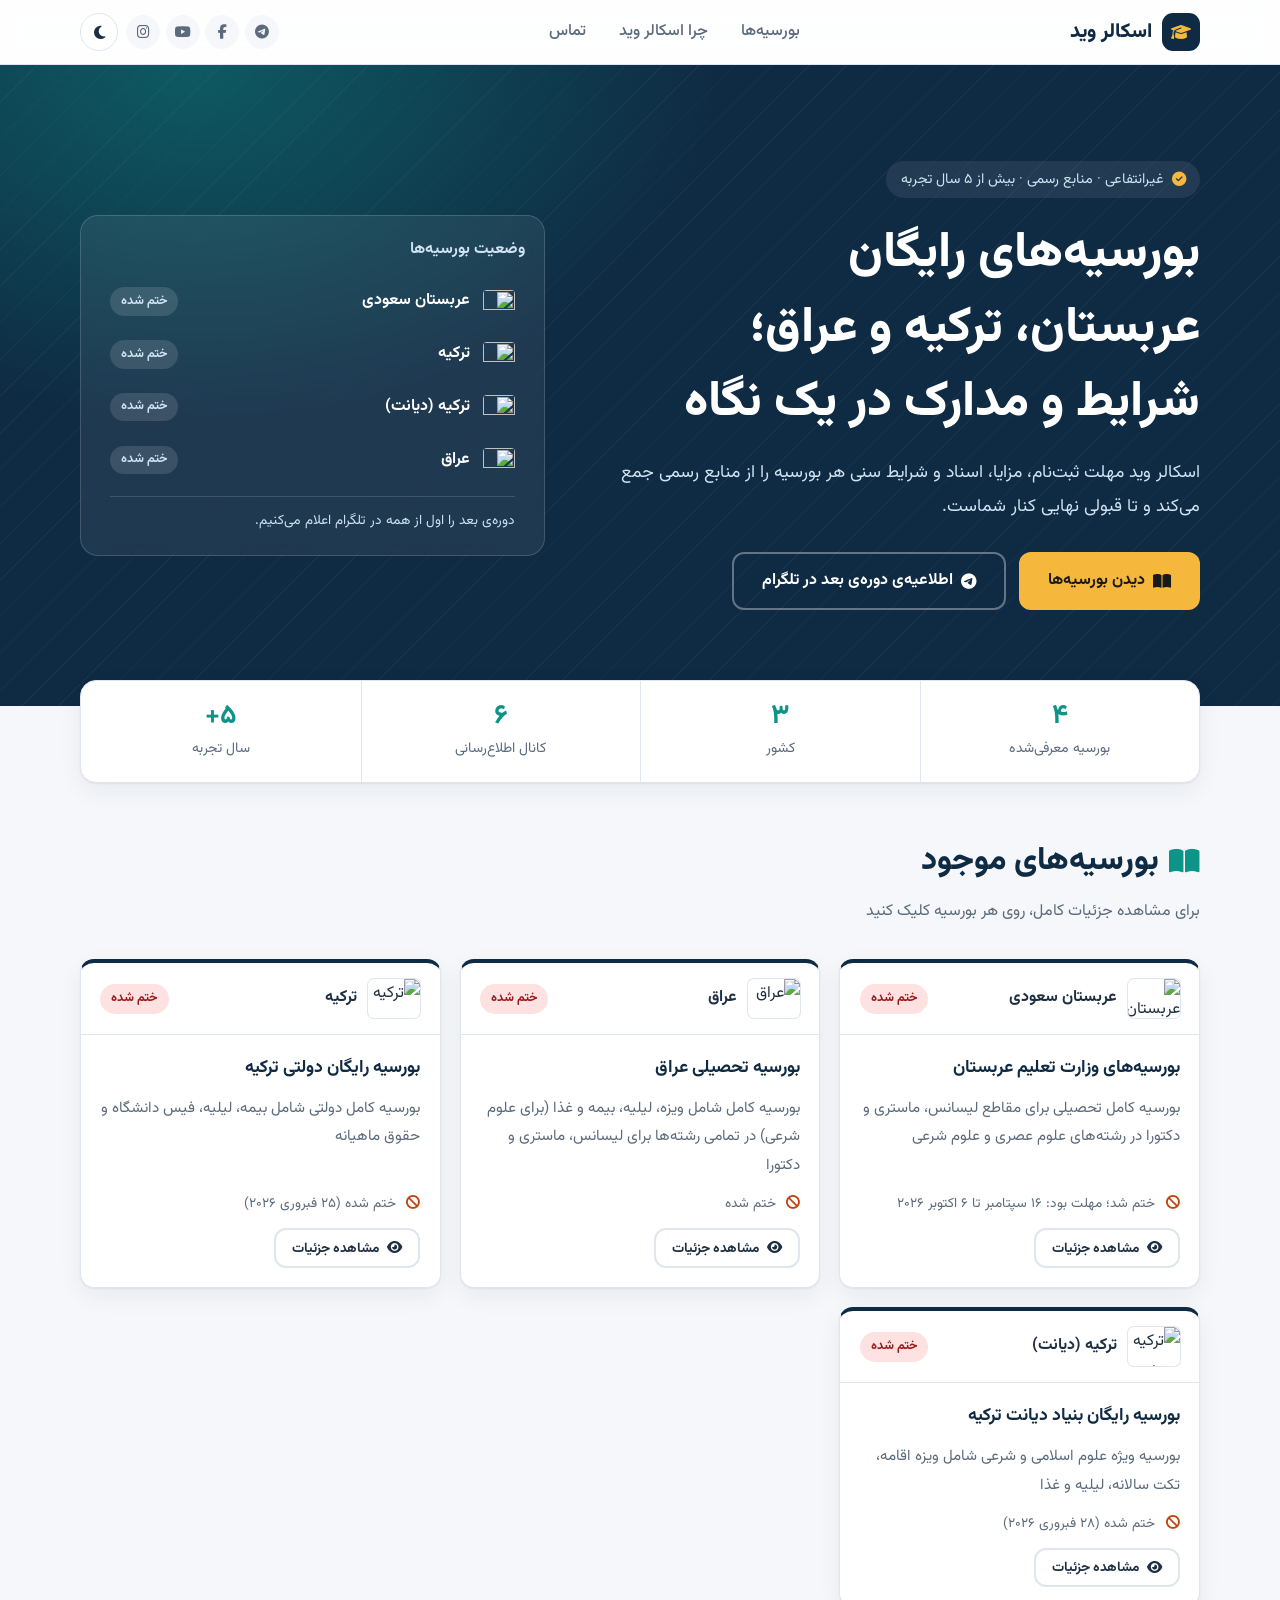
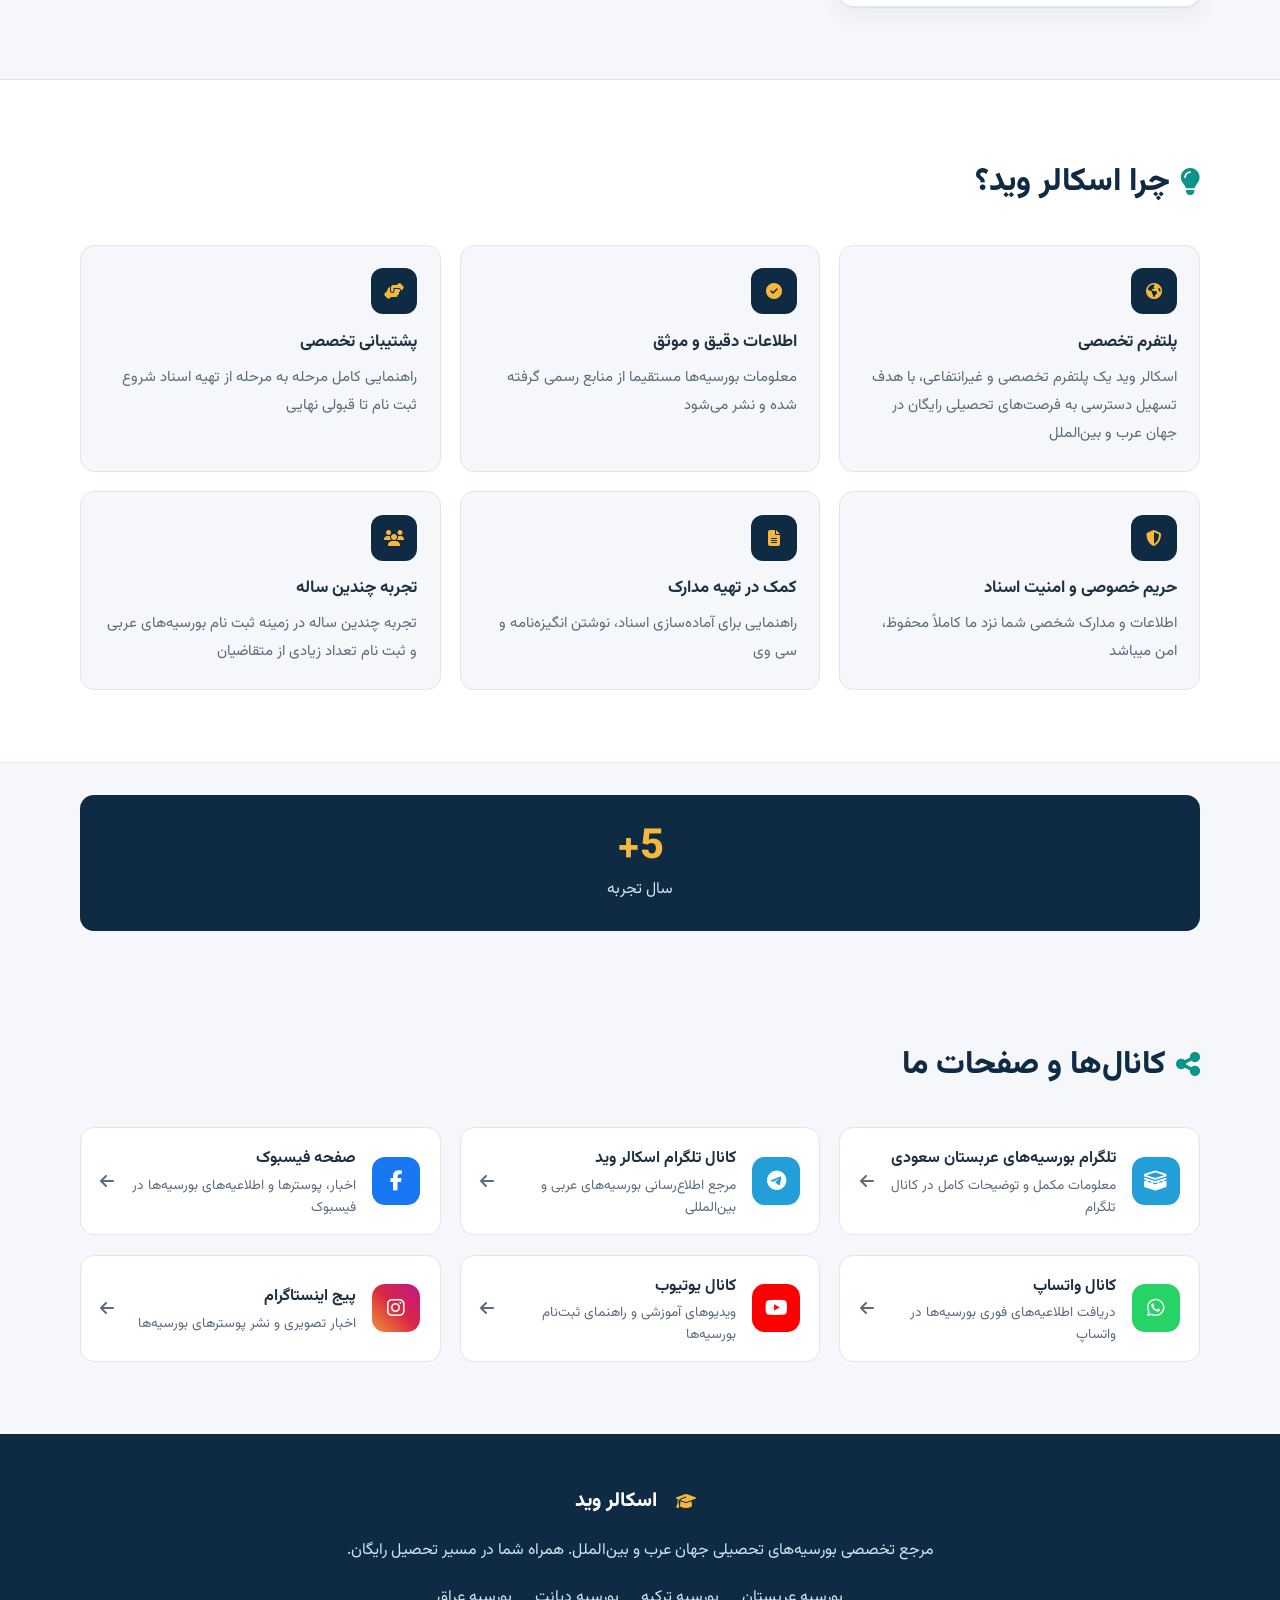
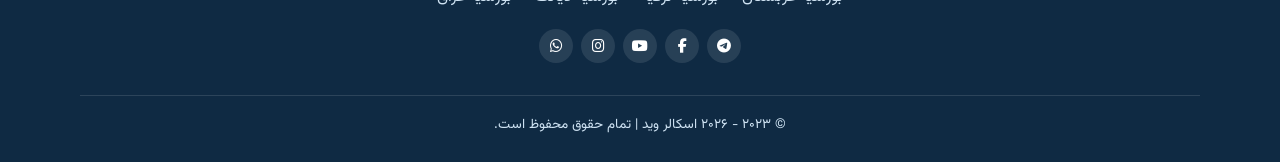
==== commit 47718b74: "Add files via upload" ====
--- a/index.html
+++ b/index.html
@@ -29,12 +29,12 @@
 <div class="mobile-menu"><a href="/#scholarships" class="mobile-nav-link">بورسیه‌ها</a><a href="/#features" class="mobile-nav-link">چرا اسکالر وید</a><a href="/#contact" class="mobile-nav-link">تماس</a>
 <a href="https://t.me/Saudi_Scholarships" target="_blank" rel="noopener noreferrer" class="mobile-nav-link"><i class="fab fa-telegram-plane"></i> کانال بورسیه‌های عربستان</a>
 <a href="https://whatsapp.com/channel/0029Va9BO6IGehEGlabElf3H" target="_blank" rel="noopener noreferrer" class="mobile-nav-link"><i class="fab fa-whatsapp"></i> کانال واتساپ</a></div></header>
-<main id="main"><section class="hero"><div class="container"><div class="hero-text">
+<main id="main"><section class="hero"><div class="container hero-grid"><div class="hero-text">
 <p class="hero-kicker"><i class="fas fa-circle-check"></i> غیرانتفاعی · منابع رسمی · بیش از ۵ سال تجربه</p>
 <h1>بورسیه‌های رایگان عربستان، ترکیه و عراق؛ شرایط و مدارک در یک نگاه</h1>
 <p class="hero-lead">اسکالر وید مهلت ثبت‌نام، مزایا، اسناد و شرایط سنی هر بورسیه را از منابع رسمی جمع می‌کند و تا قبولی نهایی کنار شماست.</p>
 <div class="hero-cta"><a href="#scholarships" class="btn btn-primary btn-lg"><i class="fas fa-book-open"></i> دیدن بورسیه‌ها</a>
-<a href="https://t.me/ScholarVid" target="_blank" rel="noopener noreferrer" class="btn btn-outline btn-lg"><i class="fab fa-telegram-plane"></i> اطلاعیه‌ی دوره‌ی بعد در تلگرام</a></div></div></div></section>
+<a href="https://t.me/ScholarVid" target="_blank" rel="noopener noreferrer" class="btn btn-outline btn-lg"><i class="fab fa-telegram-plane"></i> اطلاعیه‌ی دوره‌ی بعد در تلگرام</a></div></div><aside class="board" aria-label="وضعیت بورسیه‌ها"><h2>وضعیت بورسیه‌ها</h2><a class="board-row" href="/saudi"><img src="https://flagcdn.com/w80/sa.png" width="32" height="24" alt="" loading="lazy"><span>عربستان سعودی</span><em class="pill off">ختم شده</em></a><a class="board-row" href="/turkey"><img src="https://flagcdn.com/w80/tr.png" width="32" height="24" alt="" loading="lazy"><span>ترکیه</span><em class="pill off">ختم شده</em></a><a class="board-row" href="/diyanet"><img src="https://flagcdn.com/w80/tr.png" width="32" height="24" alt="" loading="lazy"><span>ترکیه (دیانت)</span><em class="pill off">ختم شده</em></a><a class="board-row" href="/iraq"><img src="https://flagcdn.com/w80/iq.png" width="32" height="24" alt="" loading="lazy"><span>عراق</span><em class="pill off">ختم شده</em></a><p>دوره‌ی بعد را اول از همه در تلگرام اعلام می‌کنیم.</p></aside></div></section><section class="strip"><div class="container"><ul><li><b>۴</b><span>بورسیه معرفی‌شده</span></li><li><b>۳</b><span>کشور</span></li><li><b>۶</b><span>کانال اطلاع‌رسانی</span></li><li><b>۵+</b><span>سال تجربه</span></li></ul></div></section>
         <section id="scholarships" class="scholarships">
             <div class="container">
                 <div class="section-header">
--- a/assets/css/main.css
+++ b/assets/css/main.css
@@ -82,3 +82,25 @@
 .back-to-top{position:fixed;bottom:1.2rem;left:1.2rem;width:44px;height:44px;border-radius:50%;border:0;background:var(--pri);color:#fff;cursor:pointer;opacity:0;visibility:hidden;transition:.25s;z-index:40}.back-to-top.visible{opacity:1;visibility:visible}
 @media(max-width:860px){.nav-desktop,.social-links-header{display:none}.mobile-menu-btn{display:inline-block}}
 @media(prefers-reduced-motion:reduce){*{transition:none!important;scroll-behavior:auto!important}}
+/* v2 upgrades */
+h1,h2,h3{text-wrap:balance}
+.hero-grid{display:grid;grid-template-columns:1.3fr 1fr;gap:clamp(1.5rem,4vw,3.5rem);align-items:center}
+.board{background:rgba(255,255,255,.07);border:1px solid rgba(255,255,255,.16);border-radius:18px;padding:1.2rem;backdrop-filter:blur(8px)}
+.board h2{font-size:1rem;color:#cfe3f3;margin-bottom:.6rem;font-weight:700}
+.board-row{display:flex;align-items:center;gap:.8rem;padding:.7rem .6rem;border-radius:12px;color:#fff;transition:.2s}.board-row:hover{background:rgba(255,255,255,.1)}
+.board-row img{border-radius:4px}.board-row span{font-weight:700}
+.pill{margin-right:auto;font-style:normal;font-size:.78rem;font-weight:700;padding:.15rem .7rem;border-radius:999px}
+.pill.off{background:rgba(255,255,255,.12);color:#cfe3f3}.pill.on{background:var(--sun);color:#1a1a1a}
+.board p{margin:.6rem .6rem .1rem;font-size:.85rem;color:#cfe3f3;border-top:1px solid rgba(255,255,255,.14);padding-top:.7rem}
+.strip{padding:0;margin-top:-1.6rem;position:relative;z-index:2}
+.strip ul{display:grid;grid-template-columns:repeat(4,1fr);background:var(--sf);border:1px solid var(--bd);border-radius:16px;box-shadow:var(--sh);overflow:hidden}
+.strip li{padding:1.1rem .8rem;text-align:center;border-left:1px solid var(--bd)}.strip li:last-child{border:0}
+.strip b{display:block;font-size:1.7rem;line-height:1.3;color:var(--pri)}.strip span{font-size:.88rem;color:var(--mut)}
+.scholarships{padding-top:3rem}
+.scholarship-card{border-top:4px solid var(--ink)}.scholarship-card:has(.card-status.active){border-top-color:var(--sun)}
+.country-flag-img{width:52px}
+.facts{display:grid;grid-template-columns:repeat(auto-fit,minmax(200px,1fr));gap:1px;background:var(--bd);border:1px solid var(--bd);border-radius:var(--r);overflow:hidden;margin-bottom:1.5rem;box-shadow:var(--sh)}
+.facts div{background:var(--sf);padding:1rem 1.2rem;display:grid;gap:.15rem}.facts span{font-size:.82rem;color:var(--mut)}.facts b{font-size:1.02rem;line-height:1.6}
+.sticky-cta{position:fixed;inset:auto 0 0 0;padding:.7rem 4% calc(.7rem + env(safe-area-inset-bottom));background:color-mix(in srgb,var(--sf) 92%,transparent);backdrop-filter:blur(12px);border-top:1px solid var(--bd);z-index:45;display:none;transition:transform .25s}
+.sticky-cta .btn{width:100%}.sticky-cta.hide{transform:translateY(110%)}
+@media(max-width:860px){.hero-grid{grid-template-columns:1fr}.strip ul{grid-template-columns:repeat(2,1fr)}.strip li:nth-child(2){border-left:0}.strip li:nth-child(-n+2){border-bottom:1px solid var(--bd)}.sticky-cta{display:block}.scholarship-detail{padding-bottom:5rem}.back-to-top{bottom:5rem}}
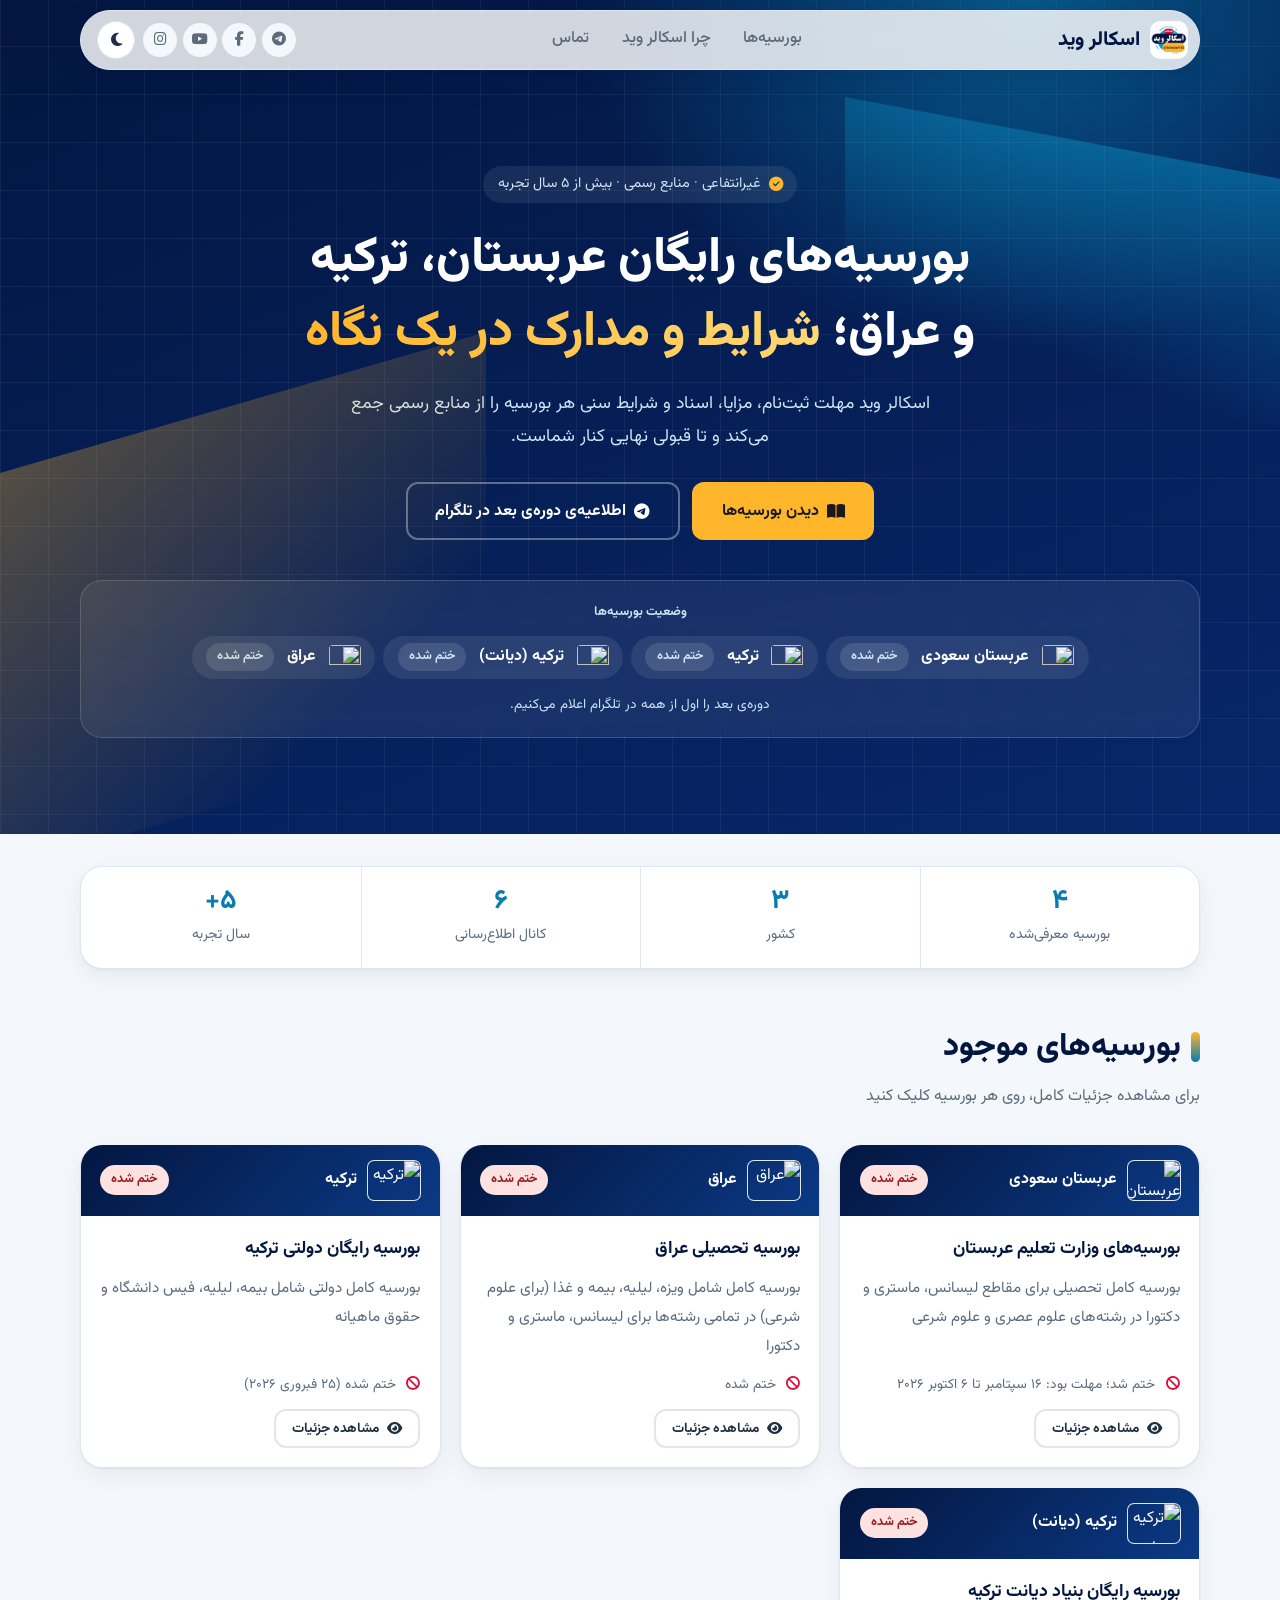
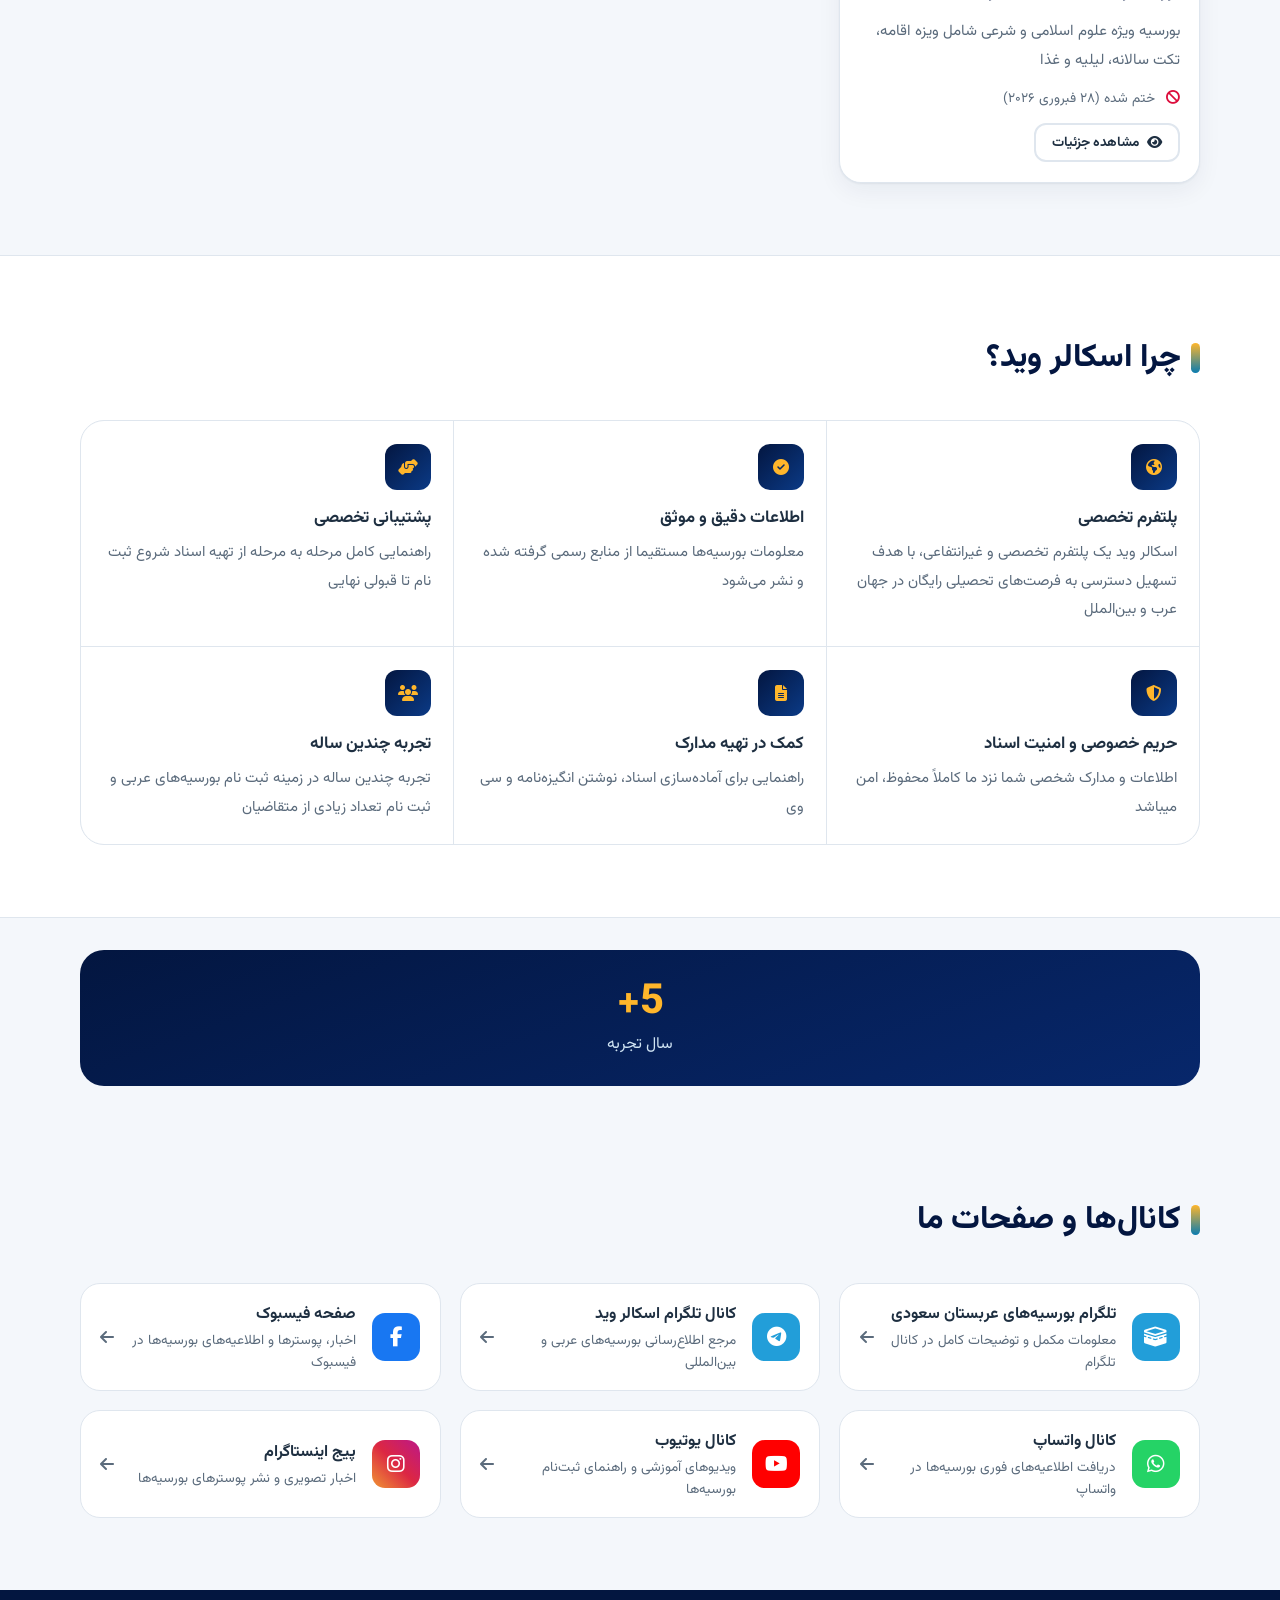
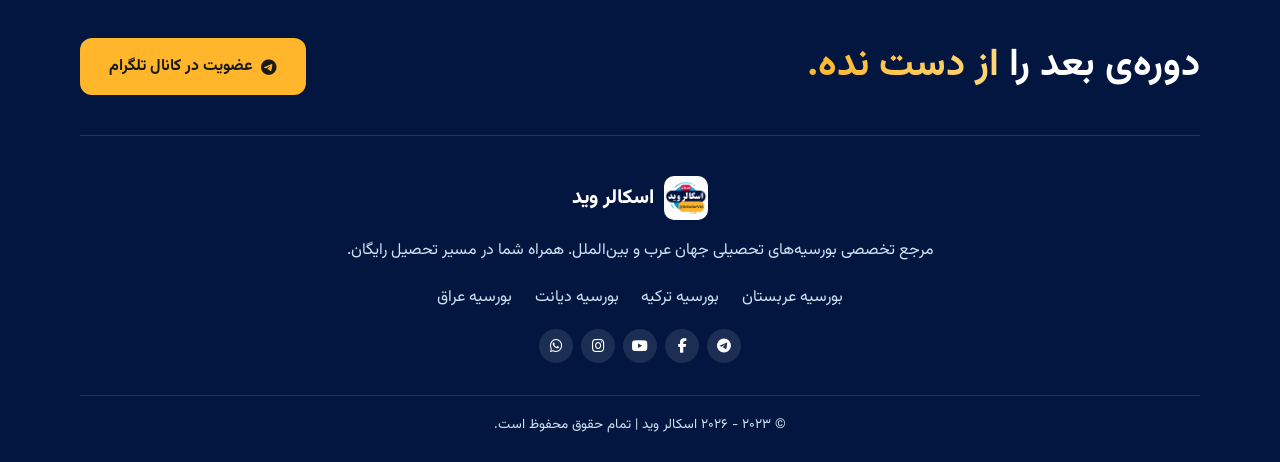
==== commit 5a8b391a: "Add files via upload" ====
--- a/index.html
+++ b/index.html
@@ -6,22 +6,22 @@
 <title>اسکالر وید | بورسیه‌های رایگان عربستان، ترکیه و عراق</title>
 <meta name="description" content="اسکالر وید (اسکالروید) مرجع تخصصی بورسیه‌های رایگان عربستان سعودی، ترکیه، عراق و جهان عرب؛ شرایط، مدارک، مهلت ثبت‌نام و راهنمای گام‌به‌گام.">
 <meta name="robots" content="index, follow, max-image-preview:large">
-<meta name="theme-color" content="#0f2a43">
+<meta name="theme-color" content="#031640">
 <link rel="canonical" href="https://scholarvid.tr/">
 <meta property="og:type" content="website"><meta property="og:locale" content="fa_IR"><meta property="og:site_name" content="اسکالر وید">
-<meta property="og:title" content="اسکالر وید | بورسیه‌های رایگان عربستان، ترکیه و عراق"><meta property="og:description" content="اسکالر وید (اسکالروید) مرجع تخصصی بورسیه‌های رایگان عربستان سعودی، ترکیه، عراق و جهان عرب؛ شرایط، مدارک، مهلت ثبت‌نام و راهنمای گام‌به‌گام."><meta property="og:url" content="https://scholarvid.tr/"><meta property="og:image" content="https://scholarvid.tr/favicon.png">
-<meta name="twitter:card" content="summary"><meta name="twitter:title" content="اسکالر وید | بورسیه‌های رایگان عربستان، ترکیه و عراق"><meta name="twitter:description" content="اسکالر وید (اسکالروید) مرجع تخصصی بورسیه‌های رایگان عربستان سعودی، ترکیه، عراق و جهان عرب؛ شرایط، مدارک، مهلت ثبت‌نام و راهنمای گام‌به‌گام.">
+<meta property="og:title" content="اسکالر وید | بورسیه‌های رایگان عربستان، ترکیه و عراق"><meta property="og:description" content="اسکالر وید (اسکالروید) مرجع تخصصی بورسیه‌های رایگان عربستان سعودی، ترکیه، عراق و جهان عرب؛ شرایط، مدارک، مهلت ثبت‌نام و راهنمای گام‌به‌گام."><meta property="og:url" content="https://scholarvid.tr/"><meta property="og:image" content="https://scholarvid.tr/assets/img/og.png"><meta property="og:image:width" content="1200"><meta property="og:image:height" content="630">
+<meta name="twitter:card" content="summary_large_image"><meta name="twitter:title" content="اسکالر وید | بورسیه‌های رایگان عربستان، ترکیه و عراق"><meta name="twitter:description" content="اسکالر وید (اسکالروید) مرجع تخصصی بورسیه‌های رایگان عربستان سعودی، ترکیه، عراق و جهان عرب؛ شرایط، مدارک، مهلت ثبت‌نام و راهنمای گام‌به‌گام.">
 <link rel="icon" type="image/png" href="/favicon.png"><link rel="apple-touch-icon" href="/favicon.png">
 <link rel="preconnect" href="https://fonts.googleapis.com"><link rel="preconnect" href="https://fonts.gstatic.com" crossorigin>
 <link href="https://fonts.googleapis.com/css2?family=Vazirmatn:wght@400;500;700;800&display=swap" rel="stylesheet">
 <link rel="stylesheet" href="https://cdnjs.cloudflare.com/ajax/libs/font-awesome/6.4.2/css/all.min.css">
 <link rel="stylesheet" href="/assets/css/main.css">
 <script>try{var t=localStorage.getItem('scholarvid-theme');if(t==='dark'||(!t&&matchMedia('(prefers-color-scheme:dark)').matches))document.documentElement.setAttribute('data-theme','dark')}catch(e){}</script>
-<script type="application/ld+json">{"@context": "https://schema.org", "@graph": [{"@type": "Organization", "@id": "https://scholarvid.tr/#org", "name": "اسکالر وید", "alternateName": ["اسکالروید", "ScholarVid"], "url": "https://scholarvid.tr/", "logo": "https://scholarvid.tr/favicon.png", "sameAs": ["https://t.me/ScholarVid", "https://facebook.com/ScholarVid", "https://www.youtube.com/@ScholarVid", "https://www.instagram.com/scholarvid/", "https://t.me/Saudi_Scholarships"]}, {"@type": "WebSite", "@id": "https://scholarvid.tr/#site", "url": "https://scholarvid.tr/", "name": "اسکالر وید", "alternateName": "ScholarVid", "inLanguage": "fa", "publisher": {"@id": "https://scholarvid.tr/#org"}}]}</script>
+<script type="application/ld+json">{"@context": "https://schema.org", "@graph": [{"@type": "Organization", "@id": "https://scholarvid.tr/#org", "name": "اسکالر وید", "alternateName": ["اسکالروید", "ScholarVid"], "url": "https://scholarvid.tr/", "logo": "https://scholarvid.tr/assets/img/logo.png", "sameAs": ["https://t.me/ScholarVid", "https://facebook.com/ScholarVid", "https://www.youtube.com/@ScholarVid", "https://www.instagram.com/scholarvid/", "https://t.me/Saudi_Scholarships"]}, {"@type": "WebSite", "@id": "https://scholarvid.tr/#site", "url": "https://scholarvid.tr/", "name": "اسکالر وید", "alternateName": "ScholarVid", "inLanguage": "fa", "publisher": {"@id": "https://scholarvid.tr/#org"}}]}</script>
 </head><body>
 <a class="skip" href="#main">رفتن به محتوا</a>
 <header id="header"><div class="container header-inner">
-<a href="/" class="logo" aria-label="اسکالر وید"><i class="fas fa-graduation-cap logo-icon"></i><span>اسکالر وید</span></a>
+<a href="/" class="logo" aria-label="اسکالر وید"><img class="logo-img" src="/favicon.png" width="38" height="38" alt=""><span>اسکالر وید</span></a>
 <nav class="nav-desktop" aria-label="منوی اصلی"><a href="/#scholarships" class="nav-link">بورسیه‌ها</a><a href="/#features" class="nav-link">چرا اسکالر وید</a><a href="/#contact" class="nav-link">تماس</a></nav>
 <div class="header-actions"><div class="social-links-header"><a href="https://t.me/ScholarVid" target="_blank" rel="noopener noreferrer" class="social-btn telegram" aria-label="telegram"><i class="fab fa-telegram-plane"></i></a><a href="https://facebook.com/ScholarVid" target="_blank" rel="noopener noreferrer" class="social-btn facebook" aria-label="facebook"><i class="fab fa-facebook-f"></i></a><a href="https://www.youtube.com/@ScholarVid" target="_blank" rel="noopener noreferrer" class="social-btn youtube" aria-label="youtube"><i class="fab fa-youtube"></i></a><a href="https://www.instagram.com/scholarvid/" target="_blank" rel="noopener noreferrer" class="social-btn instagram" aria-label="instagram"><i class="fab fa-instagram"></i></a></div>
 <button id="themeToggle" class="icon-btn" aria-label="تغییر تم"><i class="fas fa-moon"></i></button>
@@ -31,7 +31,7 @@
 <a href="https://whatsapp.com/channel/0029Va9BO6IGehEGlabElf3H" target="_blank" rel="noopener noreferrer" class="mobile-nav-link"><i class="fab fa-whatsapp"></i> کانال واتساپ</a></div></header>
 <main id="main"><section class="hero"><div class="container hero-grid"><div class="hero-text">
 <p class="hero-kicker"><i class="fas fa-circle-check"></i> غیرانتفاعی · منابع رسمی · بیش از ۵ سال تجربه</p>
-<h1>بورسیه‌های رایگان عربستان، ترکیه و عراق؛ شرایط و مدارک در یک نگاه</h1>
+<h1>بورسیه‌های رایگان عربستان، ترکیه و عراق؛ <span class="mark">شرایط و مدارک در یک نگاه</span></h1>
 <p class="hero-lead">اسکالر وید مهلت ثبت‌نام، مزایا، اسناد و شرایط سنی هر بورسیه را از منابع رسمی جمع می‌کند و تا قبولی نهایی کنار شماست.</p>
 <div class="hero-cta"><a href="#scholarships" class="btn btn-primary btn-lg"><i class="fas fa-book-open"></i> دیدن بورسیه‌ها</a>
 <a href="https://t.me/ScholarVid" target="_blank" rel="noopener noreferrer" class="btn btn-outline btn-lg"><i class="fab fa-telegram-plane"></i> اطلاعیه‌ی دوره‌ی بعد در تلگرام</a></div></div><aside class="board" aria-label="وضعیت بورسیه‌ها"><h2>وضعیت بورسیه‌ها</h2><a class="board-row" href="/saudi"><img src="https://flagcdn.com/w80/sa.png" width="32" height="24" alt="" loading="lazy"><span>عربستان سعودی</span><em class="pill off">ختم شده</em></a><a class="board-row" href="/turkey"><img src="https://flagcdn.com/w80/tr.png" width="32" height="24" alt="" loading="lazy"><span>ترکیه</span><em class="pill off">ختم شده</em></a><a class="board-row" href="/diyanet"><img src="https://flagcdn.com/w80/tr.png" width="32" height="24" alt="" loading="lazy"><span>ترکیه (دیانت)</span><em class="pill off">ختم شده</em></a><a class="board-row" href="/iraq"><img src="https://flagcdn.com/w80/iq.png" width="32" height="24" alt="" loading="lazy"><span>عراق</span><em class="pill off">ختم شده</em></a><p>دوره‌ی بعد را اول از همه در تلگرام اعلام می‌کنیم.</p></aside></div></section><section class="strip"><div class="container"><ul><li><b>۴</b><span>بورسیه معرفی‌شده</span></li><li><b>۳</b><span>کشور</span></li><li><b>۶</b><span>کانال اطلاع‌رسانی</span></li><li><b>۵+</b><span>سال تجربه</span></li></ul></div></section>
@@ -197,8 +197,8 @@
             </div>
         </section>
     </main>
-<footer class="footer"><div class="container"><div class="footer-brand">
-<a href="/" class="logo"><i class="fas fa-graduation-cap logo-icon"></i><span>اسکالر وید</span></a>
+<footer class="footer"><div class="container"><div class="foot-cta"><h2>دوره‌ی بعد را <span class="mark">از دست نده.</span></h2><a class="btn btn-primary btn-lg" href="https://t.me/ScholarVid" target="_blank" rel="noopener noreferrer"><i class="fab fa-telegram-plane"></i> عضویت در کانال تلگرام</a></div><div class="footer-brand">
+<a href="/" class="logo"><img class="logo-img" src="/favicon.png" width="38" height="38" alt=""><span>اسکالر وید</span></a>
 <p>مرجع تخصصی بورسیه‌های تحصیلی جهان عرب و بین‌الملل. همراه شما در مسیر تحصیل رایگان.</p>
 <nav class="footer-links" aria-label="بورسیه‌ها"><a href="/saudi">بورسیه عربستان</a><a href="/turkey">بورسیه ترکیه</a><a href="/diyanet">بورسیه دیانت</a><a href="/iraq">بورسیه عراق</a></nav>
 <div class="footer-social"><a href="https://t.me/ScholarVid" target="_blank" rel="noopener noreferrer" class="social-btn telegram" aria-label="telegram"><i class="fab fa-telegram-plane"></i></a><a href="https://facebook.com/ScholarVid" target="_blank" rel="noopener noreferrer" class="social-btn facebook" aria-label="facebook"><i class="fab fa-facebook-f"></i></a><a href="https://www.youtube.com/@ScholarVid" target="_blank" rel="noopener noreferrer" class="social-btn youtube" aria-label="youtube"><i class="fab fa-youtube"></i></a><a href="https://www.instagram.com/scholarvid/" target="_blank" rel="noopener noreferrer" class="social-btn instagram" aria-label="instagram"><i class="fab fa-instagram"></i></a><a href="https://whatsapp.com/channel/0029Va9BO6IGehEGlabElf3H" target="_blank" rel="noopener noreferrer" class="social-btn whatsapp" aria-label="whatsapp"><i class="fab fa-whatsapp"></i></a></div></div>
--- a/assets/css/main.css
+++ b/assets/css/main.css
@@ -104,3 +104,31 @@
 .sticky-cta{position:fixed;inset:auto 0 0 0;padding:.7rem 4% calc(.7rem + env(safe-area-inset-bottom));background:color-mix(in srgb,var(--sf) 92%,transparent);backdrop-filter:blur(12px);border-top:1px solid var(--bd);z-index:45;display:none;transition:transform .25s}
 .sticky-cta .btn{width:100%}.sticky-cta.hide{transform:translateY(110%)}
 @media(max-width:860px){.hero-grid{grid-template-columns:1fr}.strip ul{grid-template-columns:repeat(2,1fr)}.strip li:nth-child(2){border-left:0}.strip li:nth-child(-n+2){border-bottom:1px solid var(--bd)}.sticky-cta{display:block}.scholarship-detail{padding-bottom:5rem}.back-to-top{bottom:5rem}}
+/* v3: Nova-inspired (floating island nav, blade hero, navy sections) with ScholarVid logo palette */
+:root{--ink:#031640;--pri:#0a7cb0;--pri-d:#08648d;--sun:#ffb62b;--bg:#f4f7fb;--danger:#dc0d3c;--r:20px}
+[data-theme=dark]{--bg:#050d1f;--sf:#0c1a36;--bd:#1b2d52;--pri:#38bdf8;--pri-d:#7dd3fc}
+.mark{background:linear-gradient(90deg,#ffb62b,#ffd877);-webkit-background-clip:text;background-clip:text;color:transparent}
+#header{top:.6rem;padding:0;background:none;border:0;backdrop-filter:none}
+.header-inner{height:60px;width:min(1120px,94%);margin:.6rem auto 0;padding:0 .7rem 0 1rem;border-radius:999px;background:color-mix(in srgb,var(--sf) 82%,transparent);backdrop-filter:blur(14px);border:1px solid var(--bd);box-shadow:0 8px 30px rgba(3,22,64,.14)}
+.mobile-menu{width:min(1120px,94%);margin:.4rem auto 0;border:1px solid var(--bd);border-radius:20px;background:var(--sf);padding:.6rem}
+.logo-img{width:38px;height:38px;border-radius:10px;object-fit:cover}
+.nav-link.active,.nav-link:hover{background:var(--ink);color:#fff}
+.hero{margin-top:-72px;padding-top:calc(72px + clamp(3rem,8vw,6rem));background:linear-gradient(160deg,#031640,#07276b);text-align:center;isolation:isolate}
+.hero::before{background:radial-gradient(50% 60% at 80% 0,rgba(10,180,230,.4),transparent 70%),linear-gradient(rgba(255,255,255,.05) 1px,transparent 1px) 0 0/48px 48px,linear-gradient(90deg,rgba(255,255,255,.05) 1px,transparent 1px) 0 0/48px 48px}
+.hero::after{content:"";position:absolute;left:-8%;bottom:-8%;width:46vw;height:68%;background:linear-gradient(135deg,rgba(255,182,43,.6),transparent 72%);clip-path:polygon(0 30%,100% 0,100% 70%,0 100%);opacity:.75}
+.hero .container::after{content:"";position:absolute;right:-14%;top:-12%;width:40vw;height:60%;background:linear-gradient(200deg,rgba(10,180,230,.5),transparent 70%);clip-path:polygon(0 0,100% 28%,100% 100%,0 72%);z-index:-1}
+.hero-grid{display:block}.hero-text{max-width:840px;margin-inline:auto}.hero-lead{margin-inline:auto}.hero-cta{justify-content:center}
+.hero-kicker i{color:var(--sun)}
+.board{margin-top:2.5rem;display:flex;flex-wrap:wrap;gap:.5rem;justify-content:center;align-items:center;border-radius:22px}
+.board h2{width:100%;font-size:.8rem;margin:0 0 .2rem}.board-row{background:rgba(255,255,255,.08);border-radius:999px;padding:.4rem .9rem}
+.board p{width:100%;margin:.3rem 0 0;border:0;padding:0}
+.strip{margin-top:0;padding-top:2rem}.strip ul{border-radius:22px}
+.section-title i{display:none}.section-title::before{content:"";width:9px;height:30px;border-radius:5px;background:linear-gradient(var(--sun),var(--pri))}
+.scholarship-card{border-radius:22px;border-top:0}.scholarship-card:has(.card-status.active){outline:2px solid var(--sun)}
+.card-flag{background:linear-gradient(135deg,#031640,#0b3a86);color:#fff;border:0}.country-name{color:#fff}
+.features-grid{gap:1px;background:var(--bd);border:1px solid var(--bd);border-radius:24px;overflow:hidden}
+.feature-card{border:0;border-radius:0;background:var(--sf)}.feature-icon{background:linear-gradient(135deg,#031640,#0b3a86)}
+.about-stats-card{background:linear-gradient(160deg,#031640,#07276b);border-radius:24px}
+.footer{background:#031640}.foot-cta{display:flex;flex-wrap:wrap;gap:1.5rem;align-items:center;justify-content:space-between;text-align:right;padding-bottom:2.5rem;margin-bottom:2.5rem;border-bottom:1px solid rgba(255,255,255,.14)}
+.foot-cta h2{font-size:clamp(1.5rem,3.4vw,2.4rem);color:#fff;line-height:1.5}.foot-cta .btn-primary{background:var(--sun);color:#1a1a1a}
+.footer .logo-img{width:44px;height:44px}
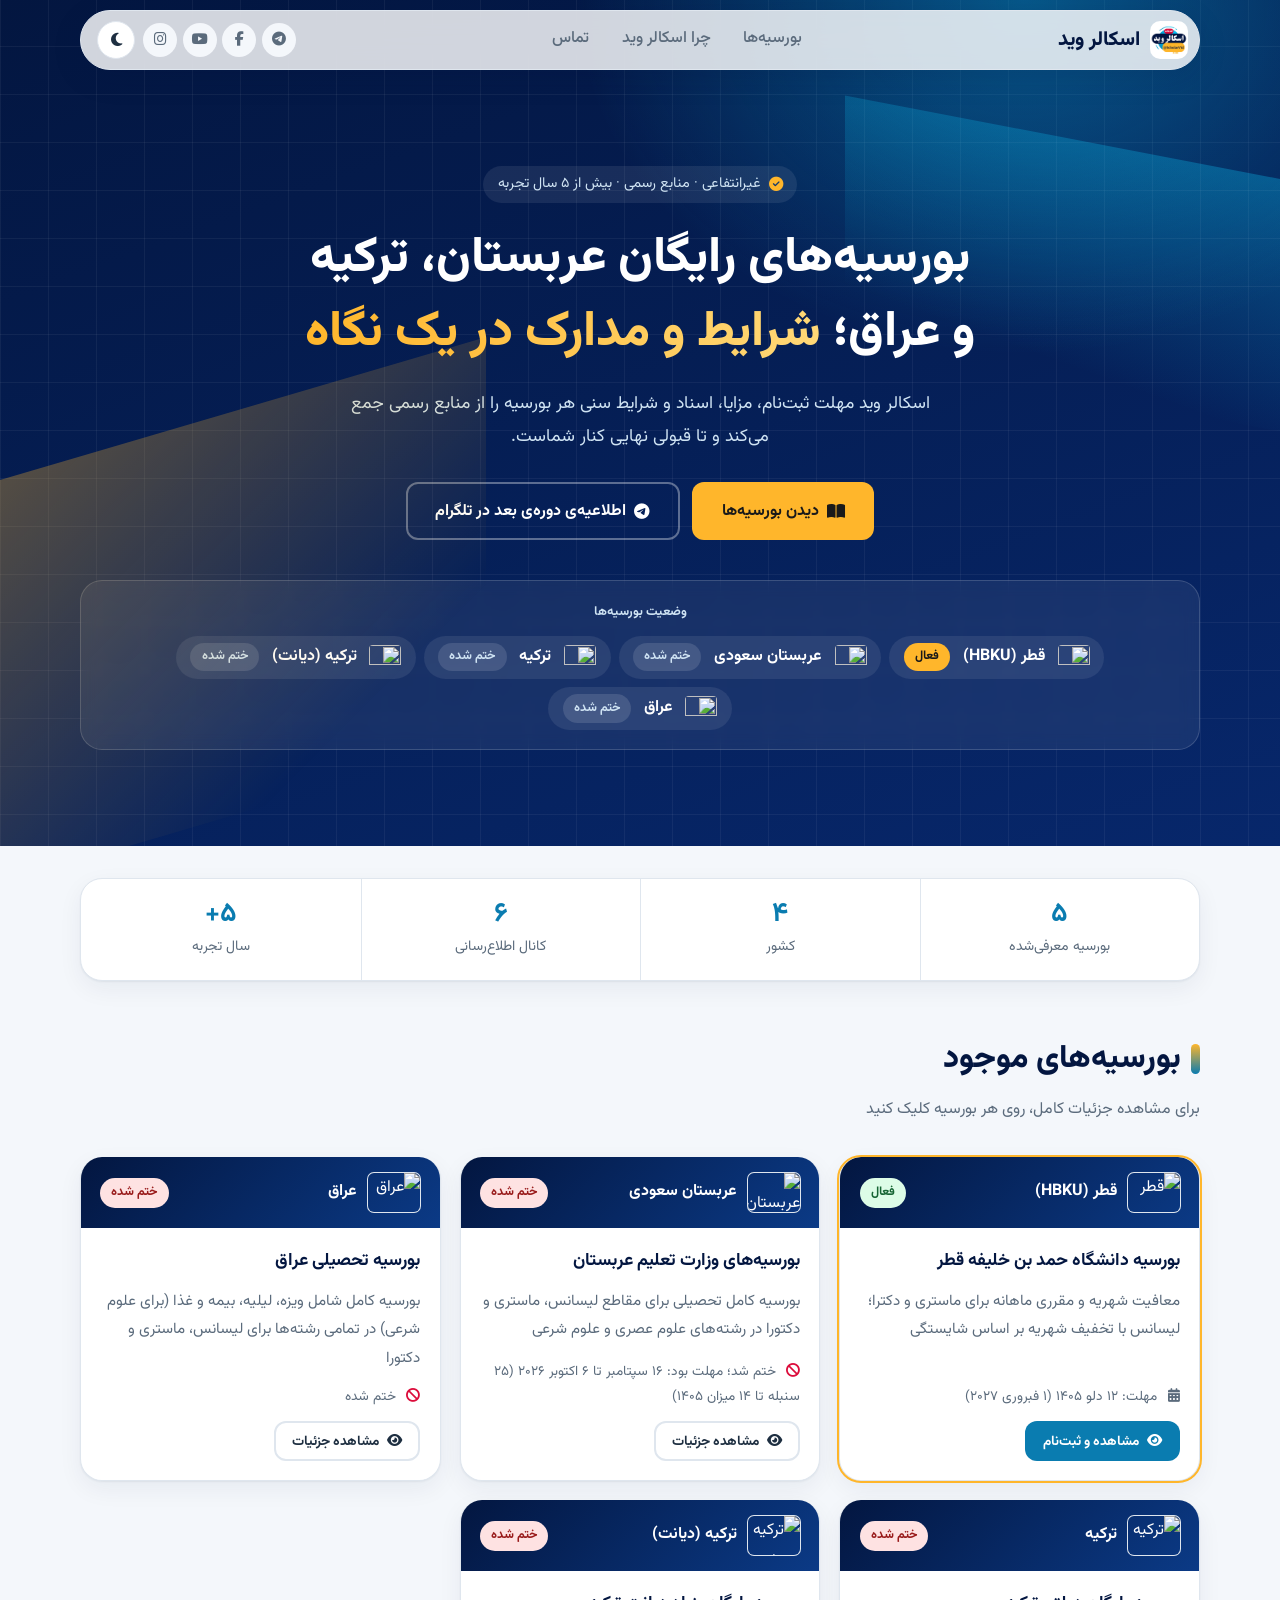
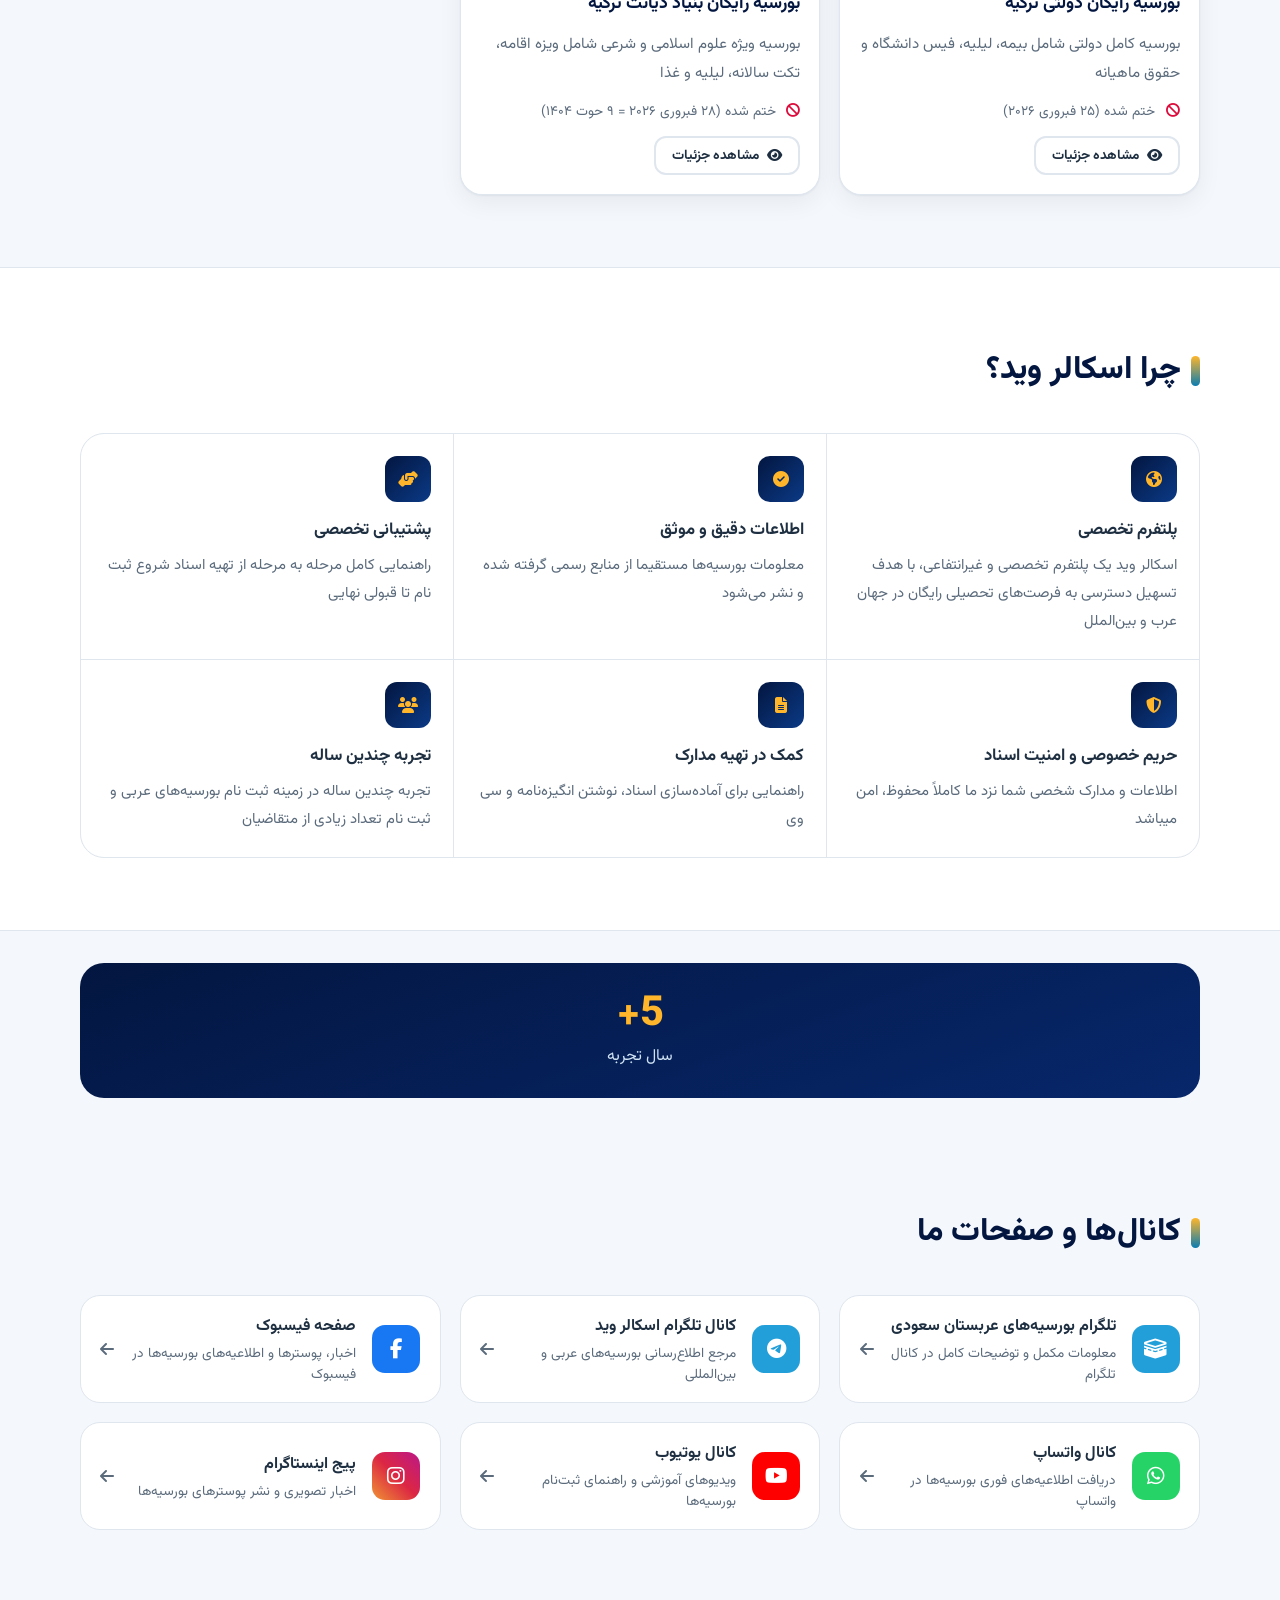
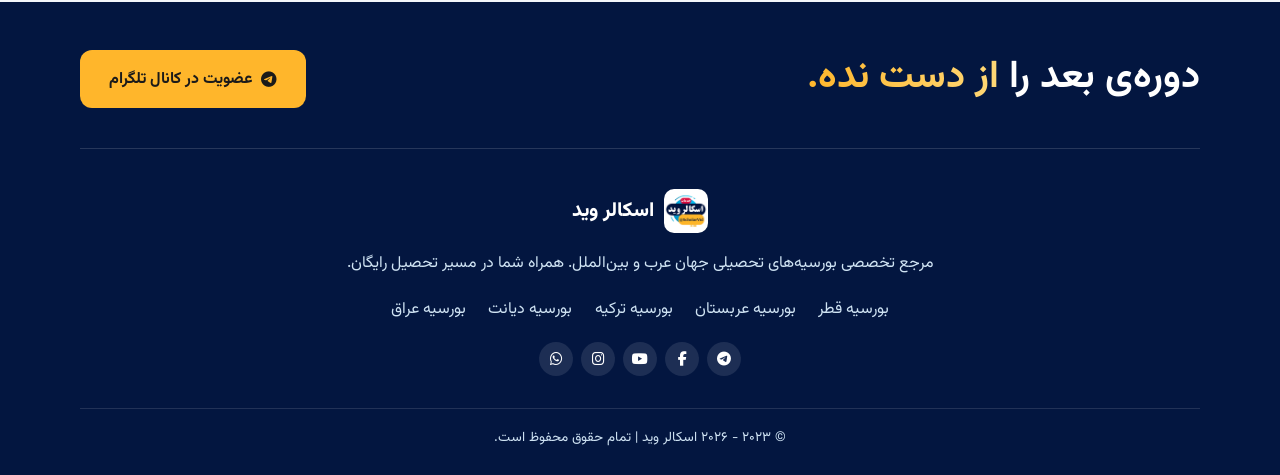
==== commit 5ba695a9: "Add files via upload" ====
--- a/index.html
+++ b/index.html
@@ -16,7 +16,7 @@
 <link href="https://fonts.googleapis.com/css2?family=Vazirmatn:wght@400;500;700;800&display=swap" rel="stylesheet">
 <link rel="stylesheet" href="https://cdnjs.cloudflare.com/ajax/libs/font-awesome/6.4.2/css/all.min.css">
 <link rel="stylesheet" href="/assets/css/main.css">
-<script>try{var t=localStorage.getItem('scholarvid-theme');if(t==='dark'||(!t&&matchMedia('(prefers-color-scheme:dark)').matches))document.documentElement.setAttribute('data-theme','dark')}catch(e){}</script>
+<script>try{var t=localStorage.getItem('scholarvid-theme');if(t==='dark')document.documentElement.setAttribute('data-theme','dark')}catch(e){}</script>
 <script type="application/ld+json">{"@context": "https://schema.org", "@graph": [{"@type": "Organization", "@id": "https://scholarvid.tr/#org", "name": "اسکالر وید", "alternateName": ["اسکالروید", "ScholarVid"], "url": "https://scholarvid.tr/", "logo": "https://scholarvid.tr/assets/img/logo.png", "sameAs": ["https://t.me/ScholarVid", "https://facebook.com/ScholarVid", "https://www.youtube.com/@ScholarVid", "https://www.instagram.com/scholarvid/", "https://t.me/Saudi_Scholarships"]}, {"@type": "WebSite", "@id": "https://scholarvid.tr/#site", "url": "https://scholarvid.tr/", "name": "اسکالر وید", "alternateName": "ScholarVid", "inLanguage": "fa", "publisher": {"@id": "https://scholarvid.tr/#org"}}]}</script>
 </head><body>
 <a class="skip" href="#main">رفتن به محتوا</a>
@@ -34,7 +34,7 @@
 <h1>بورسیه‌های رایگان عربستان، ترکیه و عراق؛ <span class="mark">شرایط و مدارک در یک نگاه</span></h1>
 <p class="hero-lead">اسکالر وید مهلت ثبت‌نام، مزایا، اسناد و شرایط سنی هر بورسیه را از منابع رسمی جمع می‌کند و تا قبولی نهایی کنار شماست.</p>
 <div class="hero-cta"><a href="#scholarships" class="btn btn-primary btn-lg"><i class="fas fa-book-open"></i> دیدن بورسیه‌ها</a>
-<a href="https://t.me/ScholarVid" target="_blank" rel="noopener noreferrer" class="btn btn-outline btn-lg"><i class="fab fa-telegram-plane"></i> اطلاعیه‌ی دوره‌ی بعد در تلگرام</a></div></div><aside class="board" aria-label="وضعیت بورسیه‌ها"><h2>وضعیت بورسیه‌ها</h2><a class="board-row" href="/saudi"><img src="https://flagcdn.com/w80/sa.png" width="32" height="24" alt="" loading="lazy"><span>عربستان سعودی</span><em class="pill off">ختم شده</em></a><a class="board-row" href="/turkey"><img src="https://flagcdn.com/w80/tr.png" width="32" height="24" alt="" loading="lazy"><span>ترکیه</span><em class="pill off">ختم شده</em></a><a class="board-row" href="/diyanet"><img src="https://flagcdn.com/w80/tr.png" width="32" height="24" alt="" loading="lazy"><span>ترکیه (دیانت)</span><em class="pill off">ختم شده</em></a><a class="board-row" href="/iraq"><img src="https://flagcdn.com/w80/iq.png" width="32" height="24" alt="" loading="lazy"><span>عراق</span><em class="pill off">ختم شده</em></a><p>دوره‌ی بعد را اول از همه در تلگرام اعلام می‌کنیم.</p></aside></div></section><section class="strip"><div class="container"><ul><li><b>۴</b><span>بورسیه معرفی‌شده</span></li><li><b>۳</b><span>کشور</span></li><li><b>۶</b><span>کانال اطلاع‌رسانی</span></li><li><b>۵+</b><span>سال تجربه</span></li></ul></div></section>
+<a href="https://t.me/ScholarVid" target="_blank" rel="noopener noreferrer" class="btn btn-outline btn-lg"><i class="fab fa-telegram-plane"></i> اطلاعیه‌ی دوره‌ی بعد در تلگرام</a></div></div><aside class="board" aria-label="وضعیت بورسیه‌ها"><h2>وضعیت بورسیه‌ها</h2><a class="board-row" href="/hbku"><img src="https://flagcdn.com/w80/qa.png" width="32" height="24" alt="" loading="lazy"><span>قطر (HBKU)</span><em class="pill on">فعال</em></a><a class="board-row" href="/saudi"><img src="https://flagcdn.com/w80/sa.png" width="32" height="24" alt="" loading="lazy"><span>عربستان سعودی</span><em class="pill off">ختم شده</em></a><a class="board-row" href="/turkey"><img src="https://flagcdn.com/w80/tr.png" width="32" height="24" alt="" loading="lazy"><span>ترکیه</span><em class="pill off">ختم شده</em></a><a class="board-row" href="/diyanet"><img src="https://flagcdn.com/w80/tr.png" width="32" height="24" alt="" loading="lazy"><span>ترکیه (دیانت)</span><em class="pill off">ختم شده</em></a><a class="board-row" href="/iraq"><img src="https://flagcdn.com/w80/iq.png" width="32" height="24" alt="" loading="lazy"><span>عراق</span><em class="pill off">ختم شده</em></a></aside></div></section><section class="strip"><div class="container"><ul><li><b>۵</b><span>بورسیه معرفی‌شده</span></li><li><b>۴</b><span>کشور</span></li><li><b>۶</b><span>کانال اطلاع‌رسانی</span></li><li><b>۵+</b><span>سال تجربه</span></li></ul></div></section>
         <section id="scholarships" class="scholarships">
             <div class="container">
                 <div class="section-header">
@@ -42,7 +42,7 @@
                     <p class="section-subtitle">برای مشاهده جزئیات کامل، روی هر بورسیه کلیک کنید</p>
                 </div>
 
-                <div class="scholarships-grid">
+                <div class="scholarships-grid"><article class="scholarship-card"><div class="card-flag"><img src="https://flagcdn.com/w320/qa.png" alt="قطر" class="country-flag-img" width="64" height="48" loading="lazy"><span class="country-name">قطر (HBKU)</span><span class="card-status active">فعال</span></div><div class="card-content"><h3 class="card-title">بورسیه دانشگاه حمد بن خلیفه قطر</h3><p class="card-excerpt">معافیت شهریه و مقرری ماهانه برای ماستری و دکترا؛ لیسانس با تخفیف شهریه بر اساس شایستگی</p><div class="card-meta"><span class="meta-item"><i class="fas fa-calendar-alt"></i> مهلت: ۱۲ دلو ۱۴۰۵ (۱ فبروری ۲۰۲۷)</span></div><div class="card-actions"><a href="/hbku" class="btn btn-primary btn-sm"><i class="fas fa-eye"></i> مشاهده و ثبت‌نام</a></div></div></article>
                     <!-- ======== بورسیه عربستان (اکنون فعال) ======== -->
                     <article class="scholarship-card">
                         <div class="card-flag">
@@ -54,7 +54,7 @@
                             <h3 class="card-title">بورسیه‌های وزارت تعلیم عربستان</h3>
                             <p class="card-excerpt">بورسیه کامل تحصیلی برای مقاطع لیسانس، ماستری و دکتورا در رشته‌های علوم عصری و علوم شرعی</p>
                             <div class="card-meta">
-                                <span class="meta-item"><i class="fas fa-ban" style="color:var(--danger)"></i> ختم شد؛ مهلت بود: ۱۶ سپتامبر تا ۶ اکتوبر ۲۰۲۶</span>  <!-- تاریخ جدید -->
+                                <span class="meta-item"><i class="fas fa-ban" style="color:var(--danger)"></i> ختم شد؛ مهلت بود: ۱۶ سپتامبر تا ۶ اکتوبر ۲۰۲۶ (۲۵ سنبله تا ۱۴ میزان ۱۴۰۵)</span>  <!-- تاریخ جدید -->
                             </div>
                             <div class="card-actions">
                                 <a href="/saudi" class="btn btn-outline btn-sm"><i class="fas fa-eye"></i> مشاهده جزئیات</a>  <!-- دکمه فعال -->
@@ -111,7 +111,7 @@
                             <h3 class="card-title">بورسیه رایگان بنیاد دیانت ترکیه</h3>
                             <p class="card-excerpt">بورسیه ویژه علوم اسلامی و شرعی شامل ویزه اقامه، تکت سالانه، لیلیه و غذا</p>
                             <div class="card-meta">
-                                <span class="meta-item"><i class="fas fa-ban" style="color: var(--danger);"></i> ختم شده (۲۸ فبروری ۲۰۲۶)</span>
+                                <span class="meta-item"><i class="fas fa-ban" style="color: var(--danger);"></i> ختم شده (۲۸ فبروری ۲۰۲۶ = ۹ حوت ۱۴۰۴)</span>
                             </div>
                             <div class="card-actions">
                                 <a href="/diyanet" class="btn btn-outline btn-sm"><i class="fas fa-eye"></i> مشاهده جزئیات</a>
@@ -200,7 +200,7 @@
 <footer class="footer"><div class="container"><div class="foot-cta"><h2>دوره‌ی بعد را <span class="mark">از دست نده.</span></h2><a class="btn btn-primary btn-lg" href="https://t.me/ScholarVid" target="_blank" rel="noopener noreferrer"><i class="fab fa-telegram-plane"></i> عضویت در کانال تلگرام</a></div><div class="footer-brand">
 <a href="/" class="logo"><img class="logo-img" src="/favicon.png" width="38" height="38" alt=""><span>اسکالر وید</span></a>
 <p>مرجع تخصصی بورسیه‌های تحصیلی جهان عرب و بین‌الملل. همراه شما در مسیر تحصیل رایگان.</p>
-<nav class="footer-links" aria-label="بورسیه‌ها"><a href="/saudi">بورسیه عربستان</a><a href="/turkey">بورسیه ترکیه</a><a href="/diyanet">بورسیه دیانت</a><a href="/iraq">بورسیه عراق</a></nav>
+<nav class="footer-links" aria-label="بورسیه‌ها"><a href="/hbku">بورسیه قطر</a><a href="/saudi">بورسیه عربستان</a><a href="/turkey">بورسیه ترکیه</a><a href="/diyanet">بورسیه دیانت</a><a href="/iraq">بورسیه عراق</a></nav>
 <div class="footer-social"><a href="https://t.me/ScholarVid" target="_blank" rel="noopener noreferrer" class="social-btn telegram" aria-label="telegram"><i class="fab fa-telegram-plane"></i></a><a href="https://facebook.com/ScholarVid" target="_blank" rel="noopener noreferrer" class="social-btn facebook" aria-label="facebook"><i class="fab fa-facebook-f"></i></a><a href="https://www.youtube.com/@ScholarVid" target="_blank" rel="noopener noreferrer" class="social-btn youtube" aria-label="youtube"><i class="fab fa-youtube"></i></a><a href="https://www.instagram.com/scholarvid/" target="_blank" rel="noopener noreferrer" class="social-btn instagram" aria-label="instagram"><i class="fab fa-instagram"></i></a><a href="https://whatsapp.com/channel/0029Va9BO6IGehEGlabElf3H" target="_blank" rel="noopener noreferrer" class="social-btn whatsapp" aria-label="whatsapp"><i class="fab fa-whatsapp"></i></a></div></div>
 <div class="footer-bottom"><p>© ۲۰۲۳ - ۲۰۲۶ اسکالر وید | تمام حقوق محفوظ است.</p></div></div></footer>
 <button id="backToTop" class="back-to-top" aria-label="بازگشت به بالا"><i class="fas fa-arrow-up"></i></button>
--- a/assets/css/main.css
+++ b/assets/css/main.css
@@ -132,3 +132,13 @@
 .footer{background:#031640}.foot-cta{display:flex;flex-wrap:wrap;gap:1.5rem;align-items:center;justify-content:space-between;text-align:right;padding-bottom:2.5rem;margin-bottom:2.5rem;border-bottom:1px solid rgba(255,255,255,.14)}
 .foot-cta h2{font-size:clamp(1.5rem,3.4vw,2.4rem);color:#fff;line-height:1.5}.foot-cta .btn-primary{background:var(--sun);color:#1a1a1a}
 .footer .logo-img{width:44px;height:44px}
+/* v4: detail pages */
+.detail-header{background:linear-gradient(160deg,#031640,#07276b);color:#fff;border:0}.detail-header h2{color:#fff}
+.detail-header .deadline-badge{background:var(--sun);color:#1a1a1a}.deadline-badge i{color:inherit}
+.detail-header .deadline-badge:has(.fa-ban){background:rgba(255,255,255,.14);color:#fff}
+.info-card .dates li{flex-wrap:wrap;justify-content:space-between;gap:.2rem 1rem}.dates span{color:var(--pri);font-weight:700}
+.apply-box .btn-outline{background:transparent;color:#fff;border-color:rgba(255,255,255,.4)}.apply-box .btn-outline:hover{border-color:var(--sun);color:var(--sun)}
+.info-card li:nth-child(odd):hover,.info-card li:hover{background:color-mix(in srgb,var(--pri) 6%,transparent)}
+@media(min-width:960px){.scholarship-detail .container{display:grid;grid-template-columns:minmax(0,1fr) 330px;gap:1.2rem;align-items:start}
+.scholarship-detail .container>*{grid-column:1;margin:0!important}.detail-header,.facts,.poster-container{grid-column:1/-1}
+.apply-box{grid-column:2!important;grid-row:3/span 14;position:sticky;top:90px}.scholarship-detail .container:has(.poster-container) .apply-box{grid-row:4/span 14}}
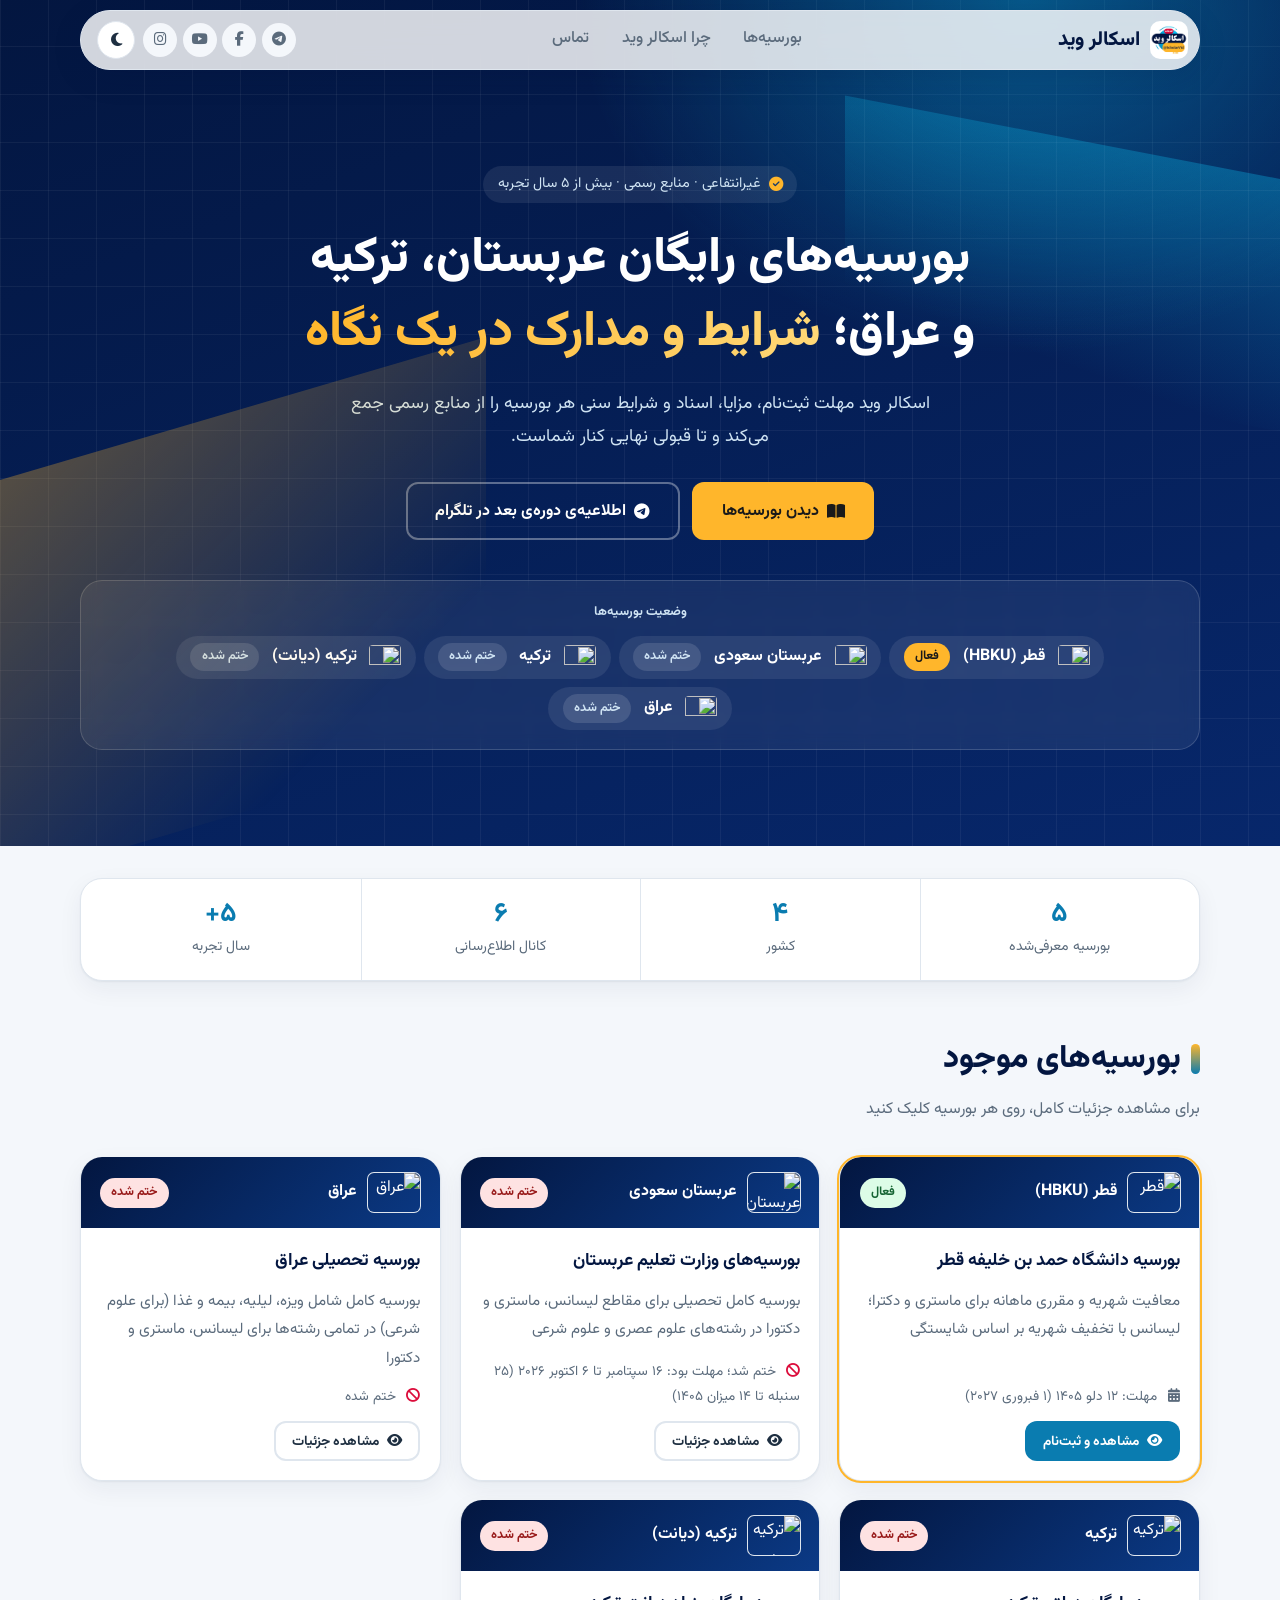
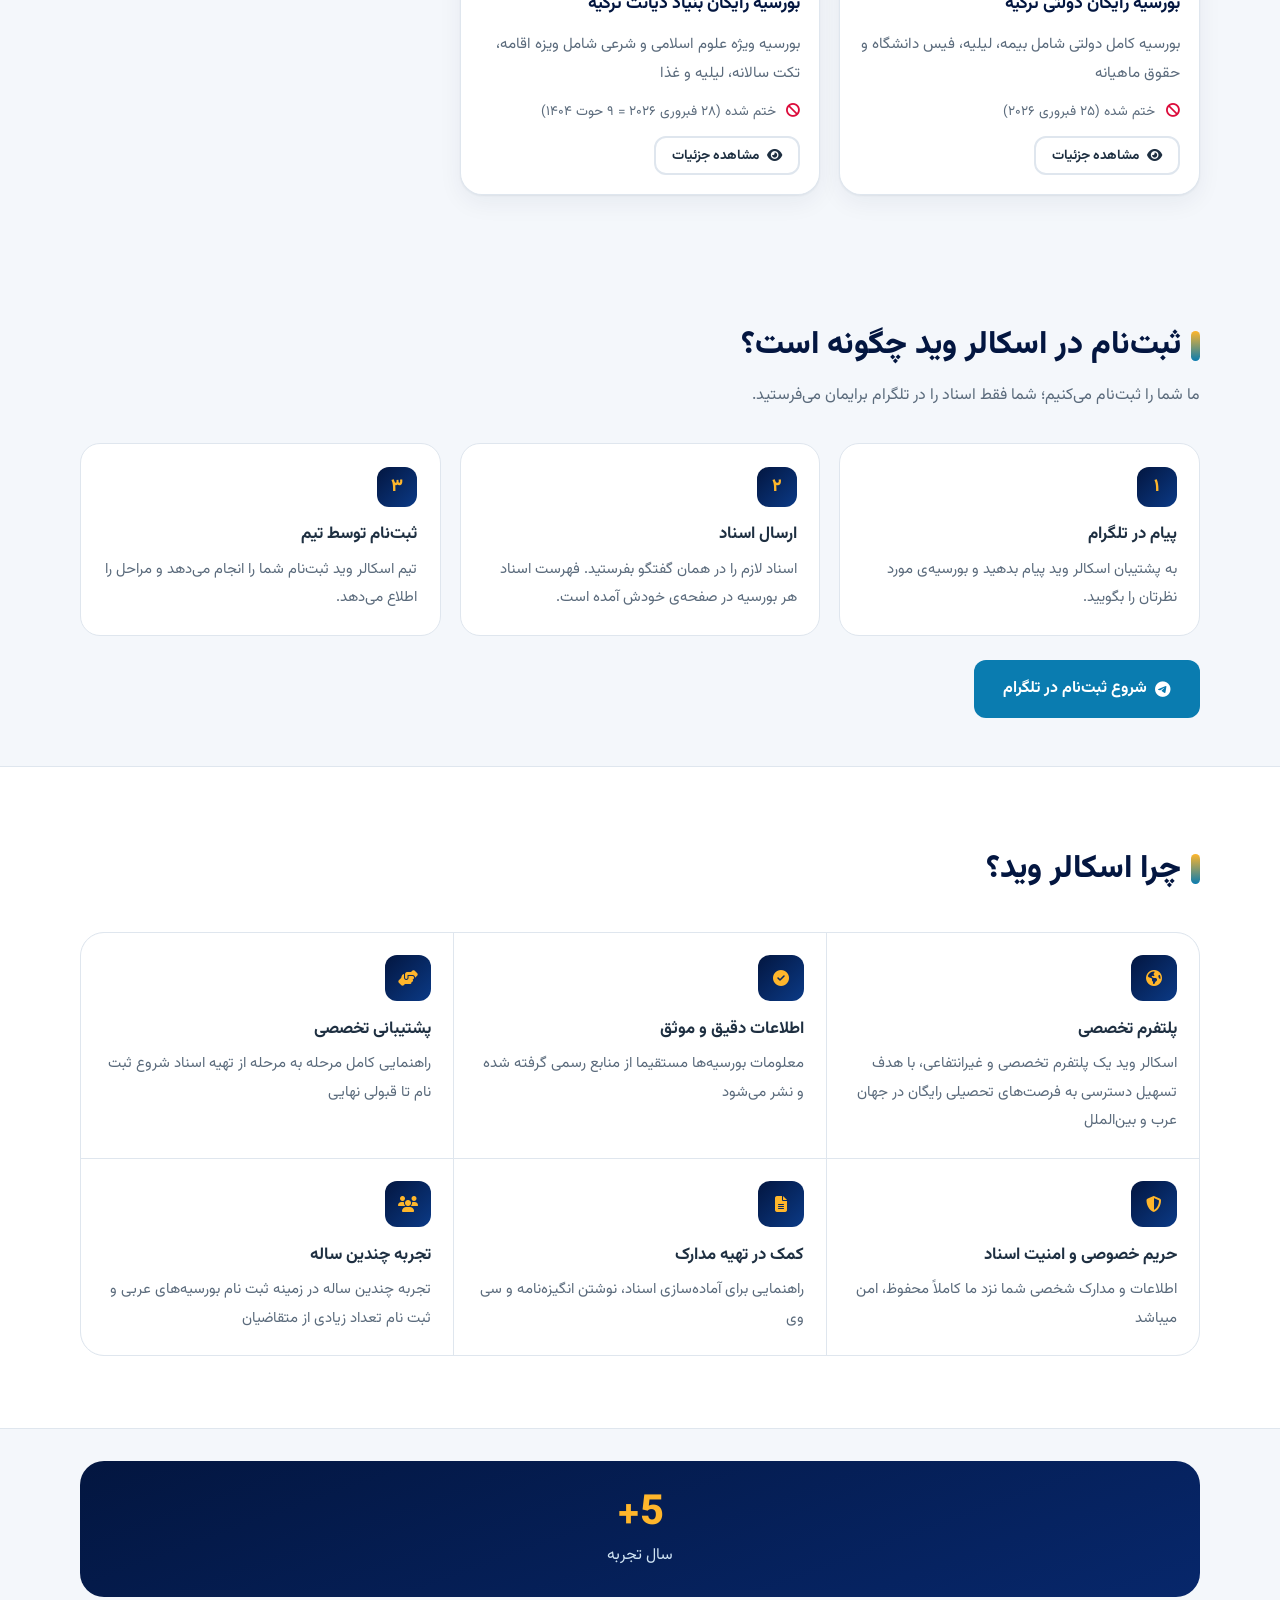
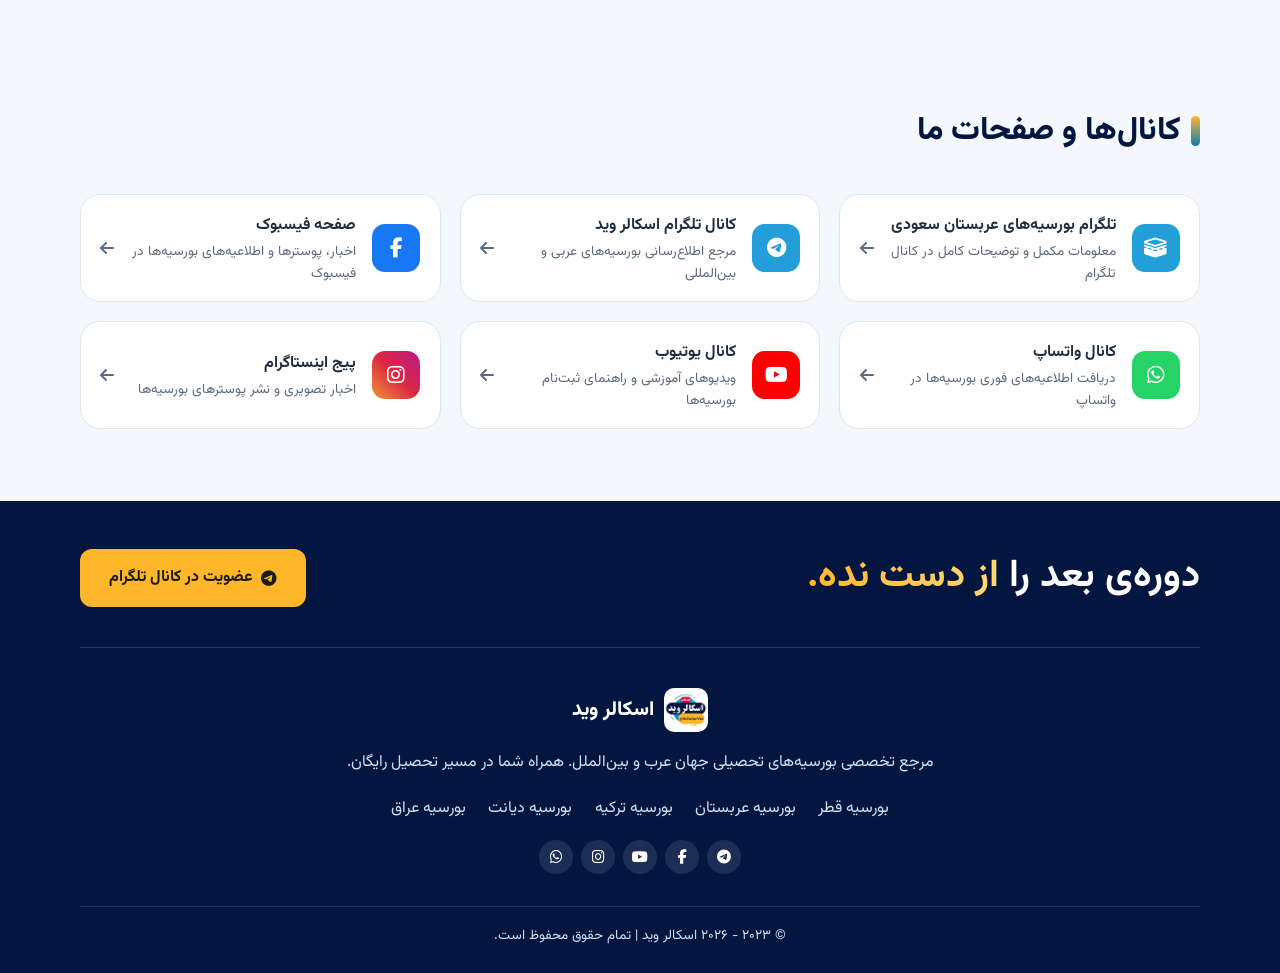
==== commit 7e875f69: "Add files via upload" ====
--- a/index.html
+++ b/index.html
@@ -122,7 +122,7 @@
             </div>
         </section>
 
-        <section class="features" id="features">
+        <section class="how"><div class="container"><div class="section-header"><h2 class="section-title">ثبت‌نام در اسکالر وید چگونه است؟</h2><p class="section-subtitle">ما شما را ثبت‌نام می‌کنیم؛ شما فقط اسناد را در تلگرام برایمان می‌فرستید.</p></div><div class="how-grid"><div class="how-step"><h3>پیام در تلگرام</h3><p>به پشتیبان اسکالر وید پیام بدهید و بورسیه‌ی مورد نظرتان را بگویید.</p></div><div class="how-step"><h3>ارسال اسناد</h3><p>اسناد لازم را در همان گفتگو بفرستید. فهرست اسناد هر بورسیه در صفحه‌ی خودش آمده است.</p></div><div class="how-step"><h3>ثبت‌نام توسط تیم</h3><p>تیم اسکالر وید ثبت‌نام شما را انجام می‌دهد و مراحل را اطلاع می‌دهد.</p></div></div><p style="margin-top:1.5rem"><a href="https://t.me/YBAKHTIAR" target="_blank" rel="noopener noreferrer" class="btn btn-primary btn-lg"><i class="fab fa-telegram-plane"></i> شروع ثبت‌نام در تلگرام</a></p></div></section><section class="features" id="features">
             <div class="container">
                 <div class="section-header">
                     <h2 class="section-title"><i class="fas fa-lightbulb"></i> چرا اسکالر وید؟</h2>
--- a/assets/css/main.css
+++ b/assets/css/main.css
@@ -140,5 +140,16 @@
 .apply-box .btn-outline{background:transparent;color:#fff;border-color:rgba(255,255,255,.4)}.apply-box .btn-outline:hover{border-color:var(--sun);color:var(--sun)}
 .info-card li:nth-child(odd):hover,.info-card li:hover{background:color-mix(in srgb,var(--pri) 6%,transparent)}
 @media(min-width:960px){.scholarship-detail .container{display:grid;grid-template-columns:minmax(0,1fr) 330px;gap:1.2rem;align-items:start}
-.scholarship-detail .container>*{grid-column:1;margin:0!important}.detail-header,.facts,.poster-container{grid-column:1/-1}
+.scholarship-detail .container>*{grid-column:1;margin:0!important}.scholarship-detail .container>.detail-header,.scholarship-detail .container>.facts,.scholarship-detail .container>.poster-container{grid-column:1/-1}
 .apply-box{grid-column:2!important;grid-row:3/span 14;position:sticky;top:90px}.scholarship-detail .container:has(.poster-container) .apply-box{grid-row:4/span 14}}
+
+/* v5: registration flow */
+ol{list-style:none;padding:0}
+.apply-box h3{font-size:1.2rem}.apply-box .steps{display:grid;gap:.5rem;width:100%;text-align:right;counter-reset:a}
+.apply-box .steps li{counter-increment:a;display:flex;gap:.7rem;align-items:center;background:rgba(255,255,255,.08);border-radius:12px;padding:.55rem .8rem}
+.apply-box .steps li::before{content:counter(a,persian);display:grid;place-items:center;flex:none;width:28px;height:28px;border-radius:50%;background:var(--sun);color:#1a1a1a;font-weight:800}
+.apply-box .src a{text-decoration:underline;font-size:.85rem}
+.how{padding-block:3rem}.how-grid{display:grid;gap:1.2rem;grid-template-columns:repeat(auto-fit,minmax(240px,1fr));counter-reset:s}
+.how-step{counter-increment:s;background:var(--sf);border:1px solid var(--bd);border-radius:20px;padding:1.4rem;position:relative}
+.how-step::before{content:counter(s,persian);display:grid;place-items:center;width:40px;height:40px;border-radius:12px;background:linear-gradient(135deg,#031640,#0b3a86);color:var(--sun);font-weight:800;font-size:1.1rem;margin-bottom:.8rem}
+.how-step h3{font-size:1.05rem;margin-bottom:.3rem}.how-step p{color:var(--mut);font-size:.93rem}
